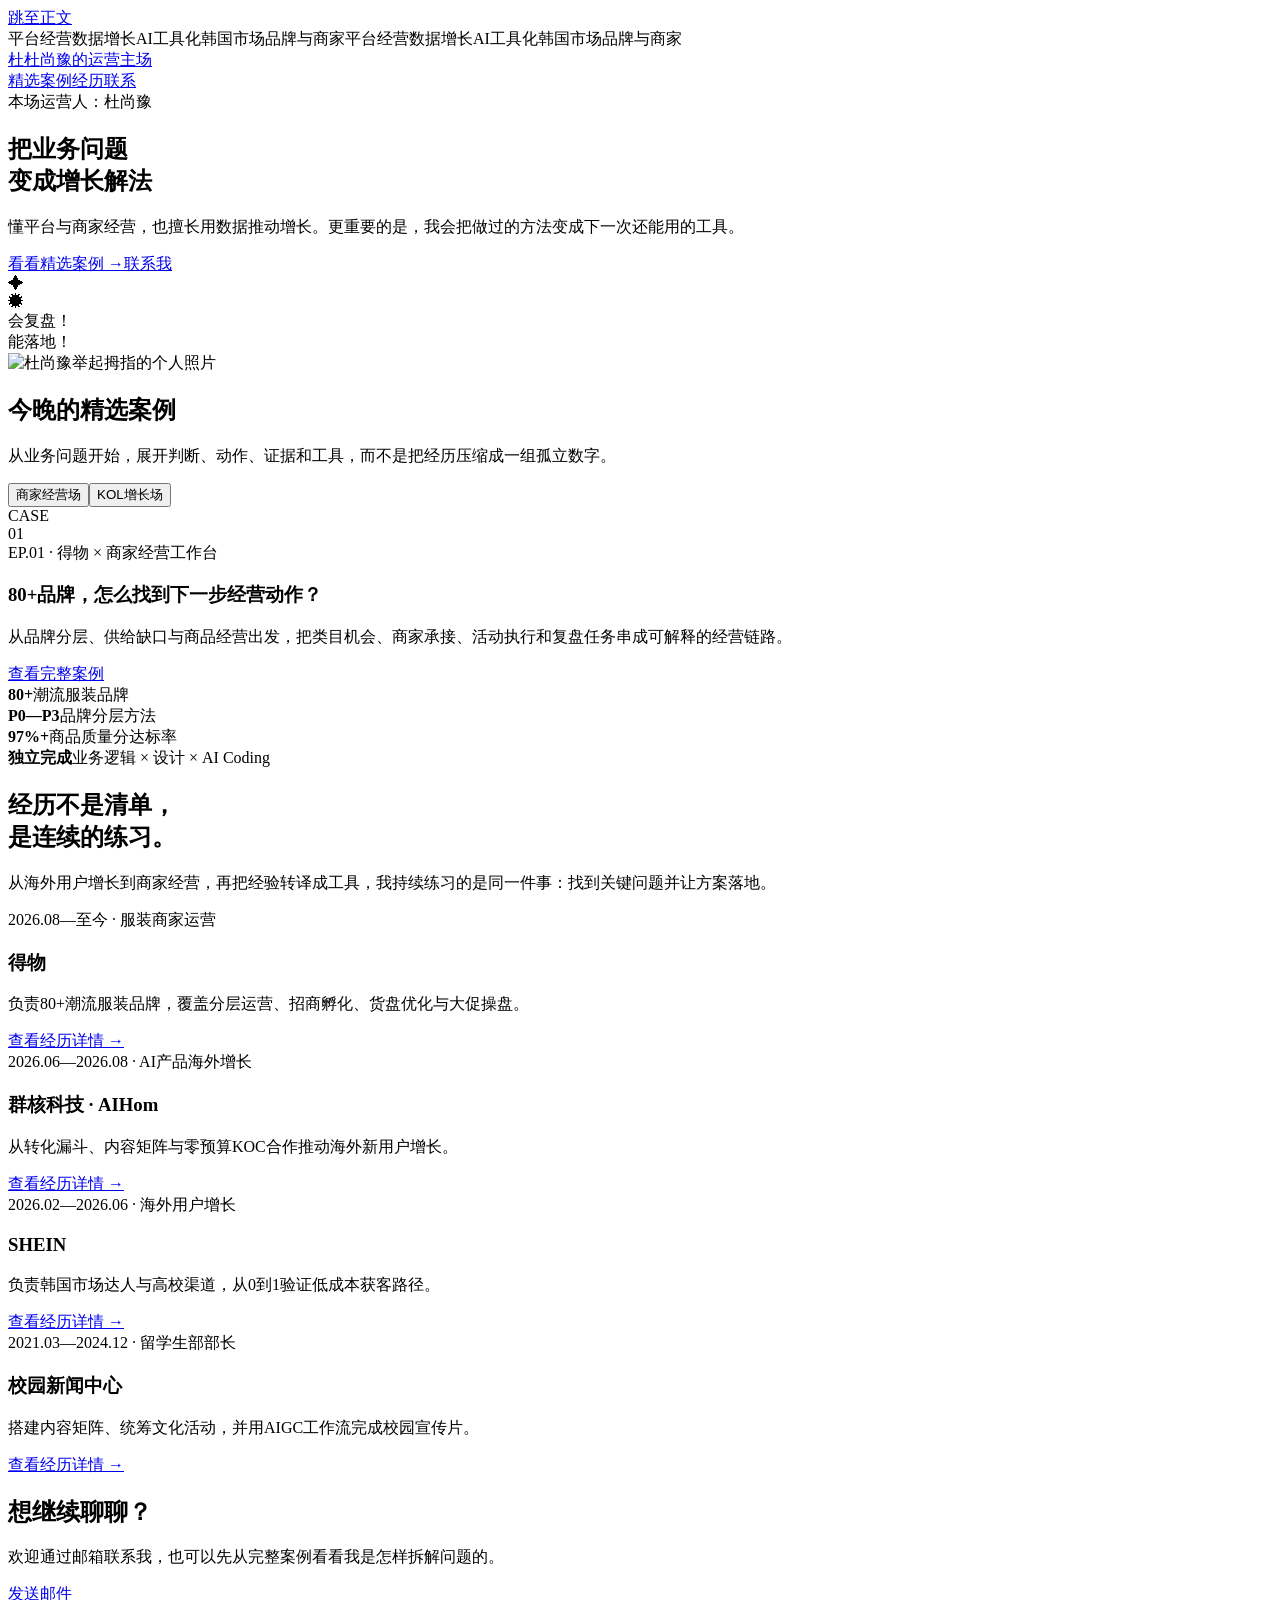
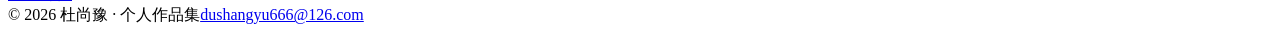
==== index.html @ 3221b2ab "Add files via upload" ====
<!doctype html>
<html lang="zh-CN">
<head><meta charset="utf-8"><meta name="viewport" content="width=device-width,initial-scale=1"><meta name="description" content="杜尚豫的个人作品集：平台经营、数据增长与AI工具化。"><title>杜尚豫｜个人作品集</title><link rel="stylesheet" href="assets/site.css"></head>
<body>
  <a class="skip" href="#main">跳至正文</a>
  <div class="ticker"><div class="ticker-track"><span>平台经营</span><span>数据增长</span><span>AI工具化</span><span>韩国市场</span><span>品牌与商家</span><span>平台经营</span><span>数据增长</span><span>AI工具化</span><span>韩国市场</span><span>品牌与商家</span></div></div>
  <header class="site-header"><a class="logo" href="index.html"><span class="logo-mark">杜</span><span>杜尚豫的运营主场</span></a><nav class="nav" aria-label="主导航"><a href="#cases">精选案例</a><a href="#experience">经历</a><a href="#contact">联系</a></nav></header>
  <main id="main">
    <section class="hero">
      <div class="hero-copy"><span class="label">本场运营人：杜尚豫</span><h1>把业务问题<br><span class="outline">变成增长解法</span></h1><p class="lead">懂平台与商家经营，也擅长用数据推动增长。更重要的是，我会把做过的方法变成下一次还能用的工具。</p><div class="button-row"><a class="btn" href="#cases">看看精选案例 →</a><a class="btn secondary" href="mailto:dushangyu666@126.com">联系我</a></div></div>
      <div class="photo-stage" aria-label="个人照片舞台"><div class="spark one">✦</div><div class="spark two">✹</div><div class="bubble">会复盘！</div><div class="bubble right">能落地！</div><div class="photo-card"><img src="assets/portrait.jpg" width="959" height="1200" alt="杜尚豫举起拇指的个人照片"></div></div>
    </section>
    <section class="section paper" id="cases">
      <div class="section-head"><h2>今晚的精选案例</h2><p>从业务问题开始，展开判断、动作、证据和工具，而不是把经历压缩成一组孤立数字。</p></div>
      <div class="case-switch" aria-label="精选案例切换"><button type="button" aria-pressed="true" data-case="merchant">商家经营场</button><button type="button" aria-pressed="false" data-case="kol">KOL增长场</button></div>
      <article class="case-poster"><div class="stamp">CASE<br>01</div><div class="case-copy"><div><div class="overline" id="case-overline">EP.01 · 得物 × 商家经营工作台</div><h3 id="case-title">80+品牌，怎么找到下一步经营动作？</h3><p id="case-description">从品牌分层、供给缺口与商品经营出发，把类目机会、商家承接、活动执行和复盘任务串成可解释的经营链路。</p></div><a class="btn" id="case-link" href="experience/dewu/">查看完整案例</a></div><div class="evidence-board" id="evidence-board"><div class="evidence"><strong>80+</strong><span>潮流服装品牌</span></div><div class="evidence"><strong>P0—P3</strong><span>品牌分层方法</span></div><div class="evidence"><strong>97%+</strong><span>商品质量分达标率</span></div><div class="evidence"><strong>独立完成</strong><span>业务逻辑 × 设计 × AI Coding</span></div></div></article>
    </section>
    <section class="section night" id="experience">
      <div class="section-head"><h2>经历不是清单，<br>是连续的练习。</h2><p>从海外用户增长到商家经营，再把经验转译成工具，我持续练习的是同一件事：找到关键问题并让方案落地。</p></div>
      <div class="experience-grid">
        <article class="experience-card"><div><span class="status">2026.08—至今 · 服装商家运营</span><h3>得物</h3><p>负责80+潮流服装品牌，覆盖分层运营、招商孵化、货盘优化与大促操盘。</p></div><a href="experience/dewu/">查看经历详情 →</a></article>
        <article class="experience-card"><div><span class="status">2026.06—2026.08 · AI产品海外增长</span><h3>群核科技 · AIHom</h3><p>从转化漏斗、内容矩阵与零预算KOC合作推动海外新用户增长。</p></div><a href="experience/aihom/">查看经历详情 →</a></article>
        <article class="experience-card"><div><span class="status">2026.02—2026.06 · 海外用户增长</span><h3>SHEIN</h3><p>负责韩国市场达人与高校渠道，从0到1验证低成本获客路径。</p></div><a href="experience/shein/">查看经历详情 →</a></article>
        <article class="experience-card"><div><span class="status">2021.03—2024.12 · 留学生部部长</span><h3>校园新闻中心</h3><p>搭建内容矩阵、统筹文化活动，并用AIGC工作流完成校园宣传片。</p></div><a href="experience/campus-news/">查看经历详情 →</a></article>
      </div>
    </section>
    <section class="section" id="contact"><div class="contact-card"><div><h2>想继续聊聊？</h2><p>欢迎通过邮箱联系我，也可以先从完整案例看看我是怎样拆解问题的。</p></div><div class="button-row"><a class="btn" href="mailto:dushangyu666@126.com">发送邮件</a></div></div></section>
  </main>
  <footer class="site-footer"><span>© 2026 杜尚豫 · 个人作品集</span><a href="mailto:dushangyu666@126.com">dushangyu666@126.com</a></footer>
  <script src="assets/site.js"></script>
</body></html>
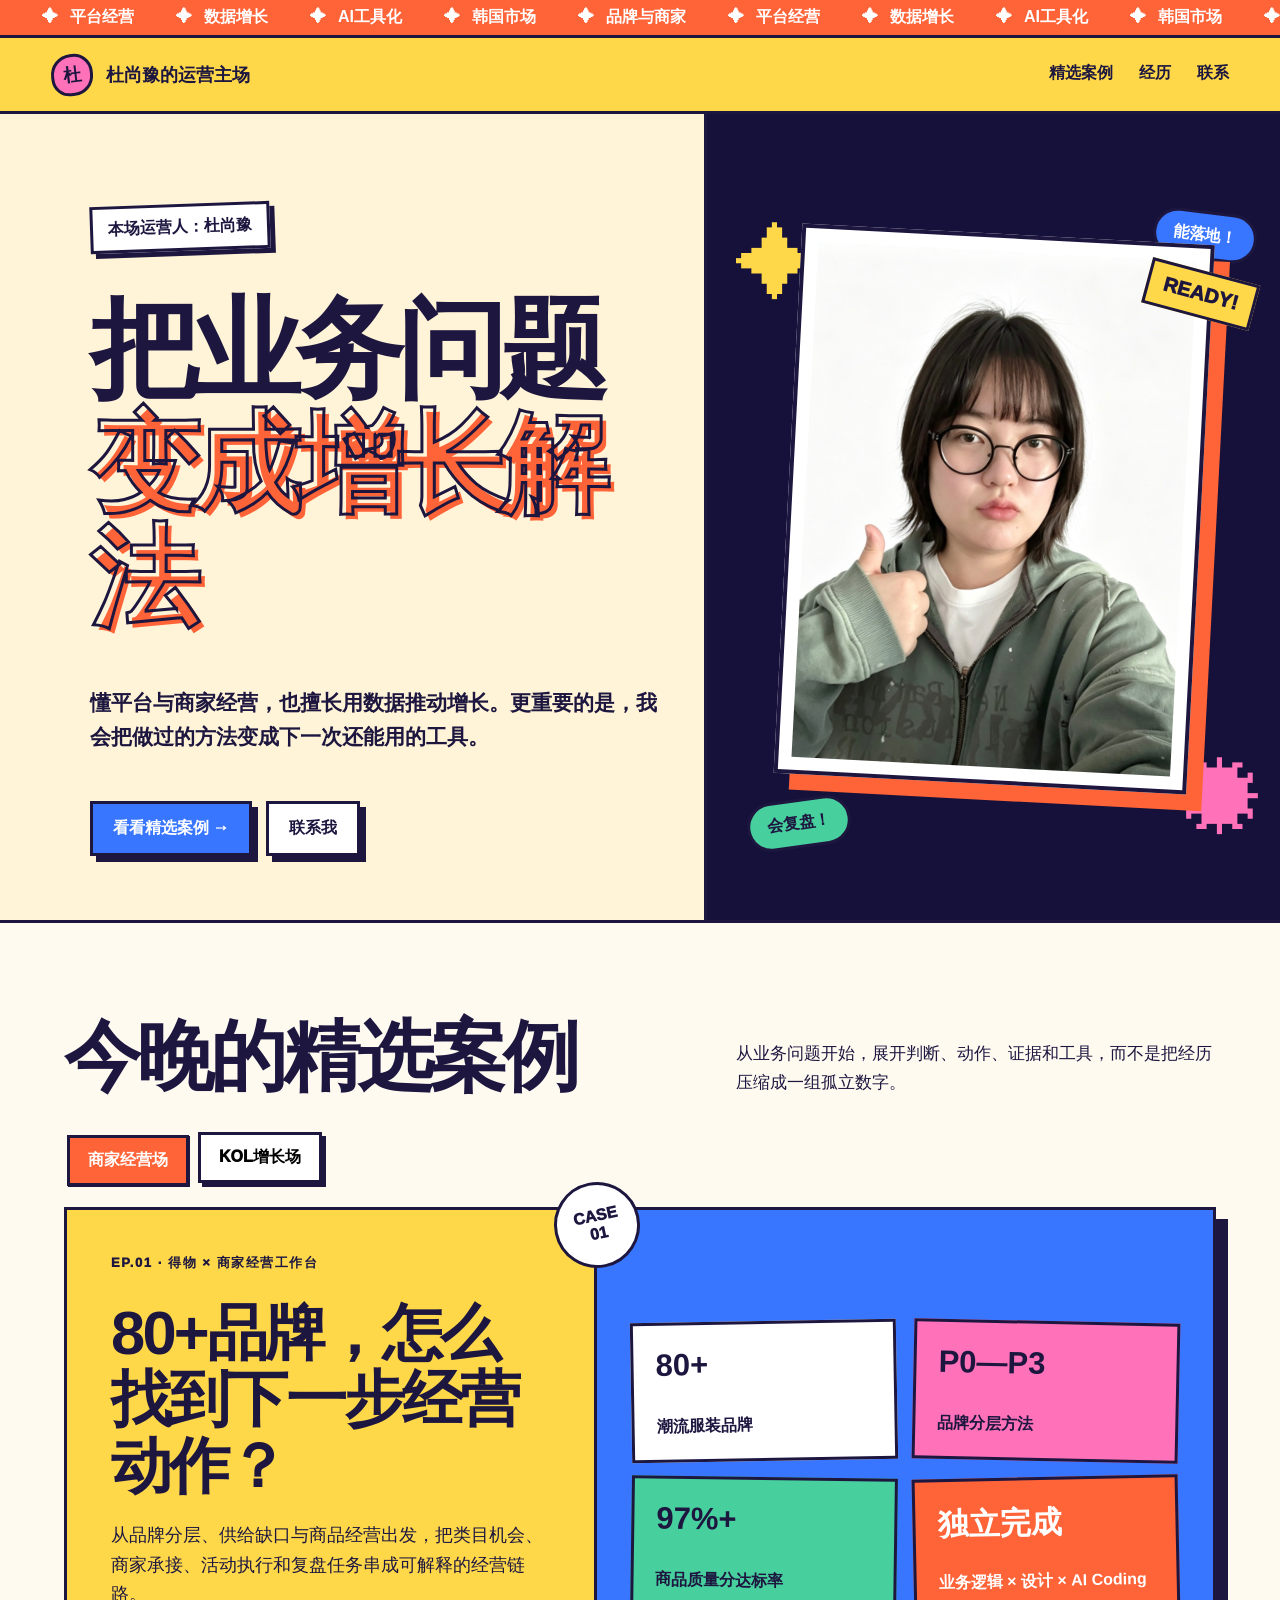
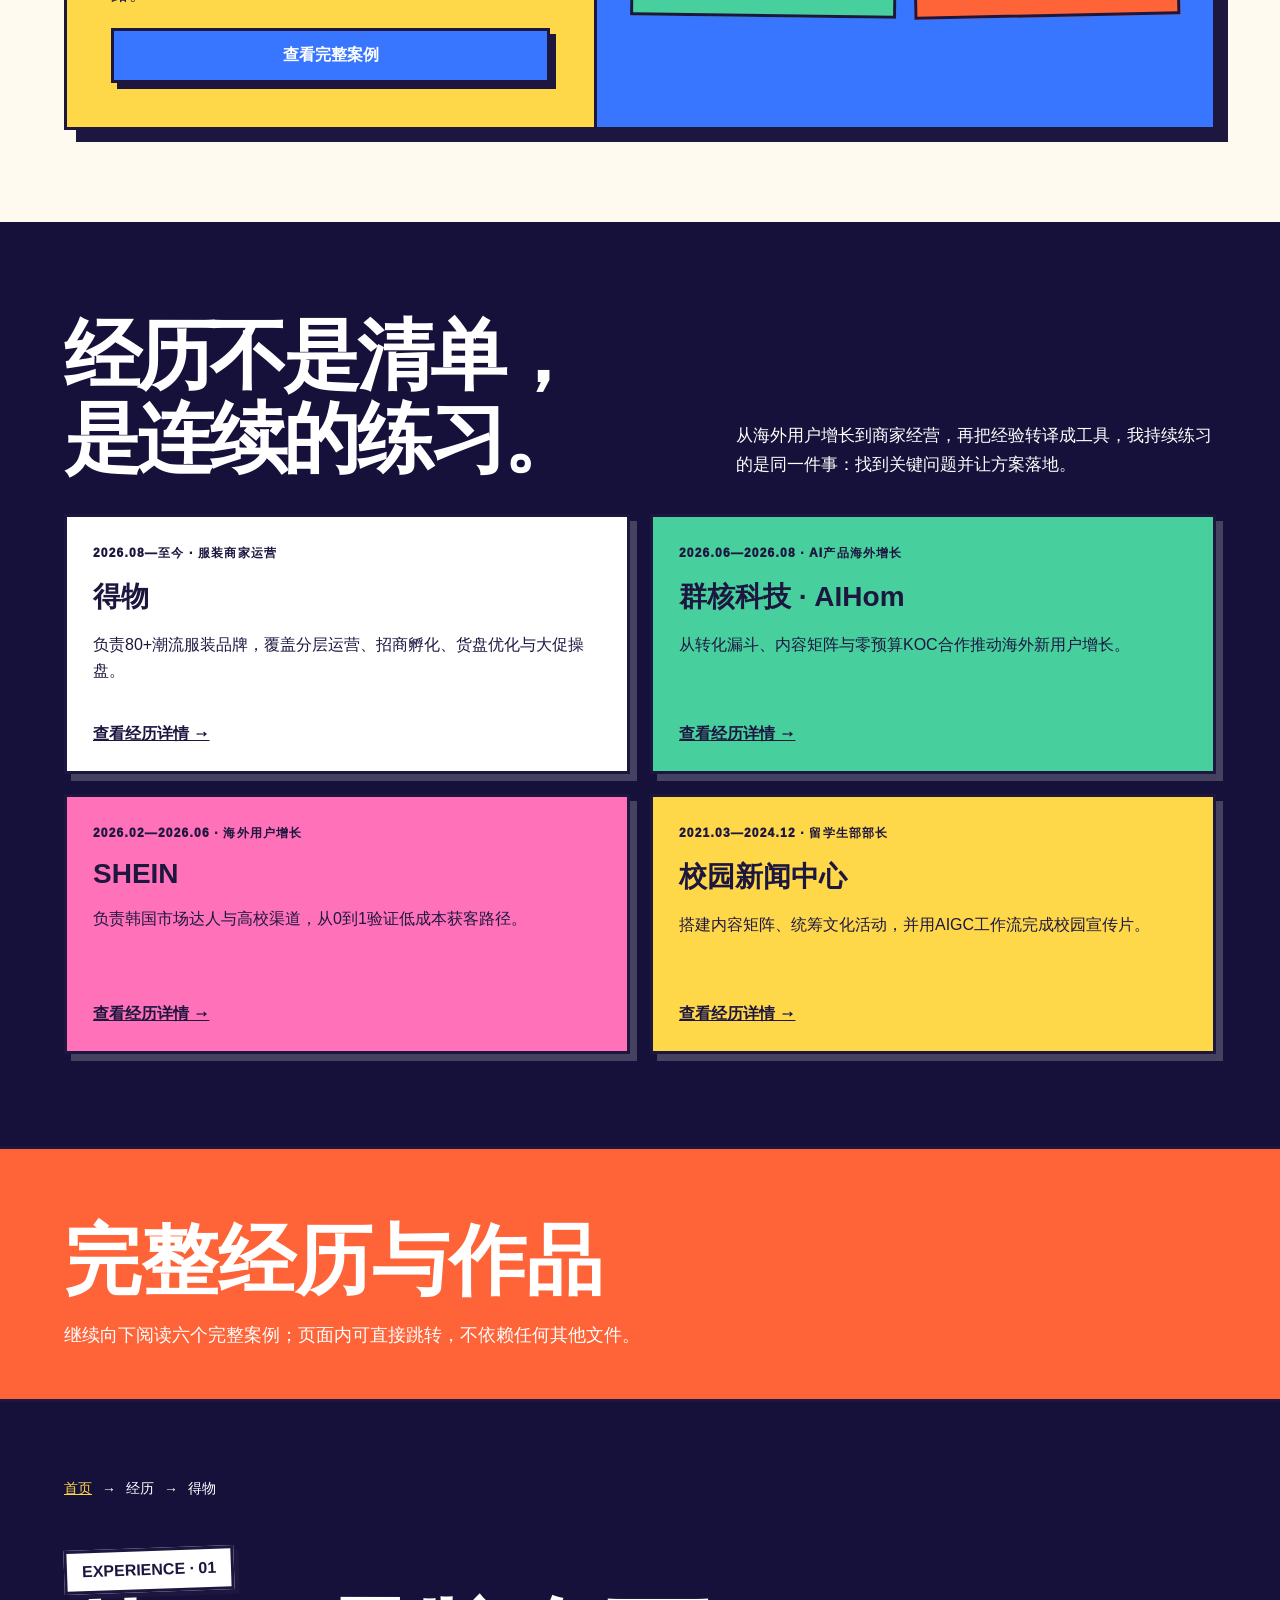
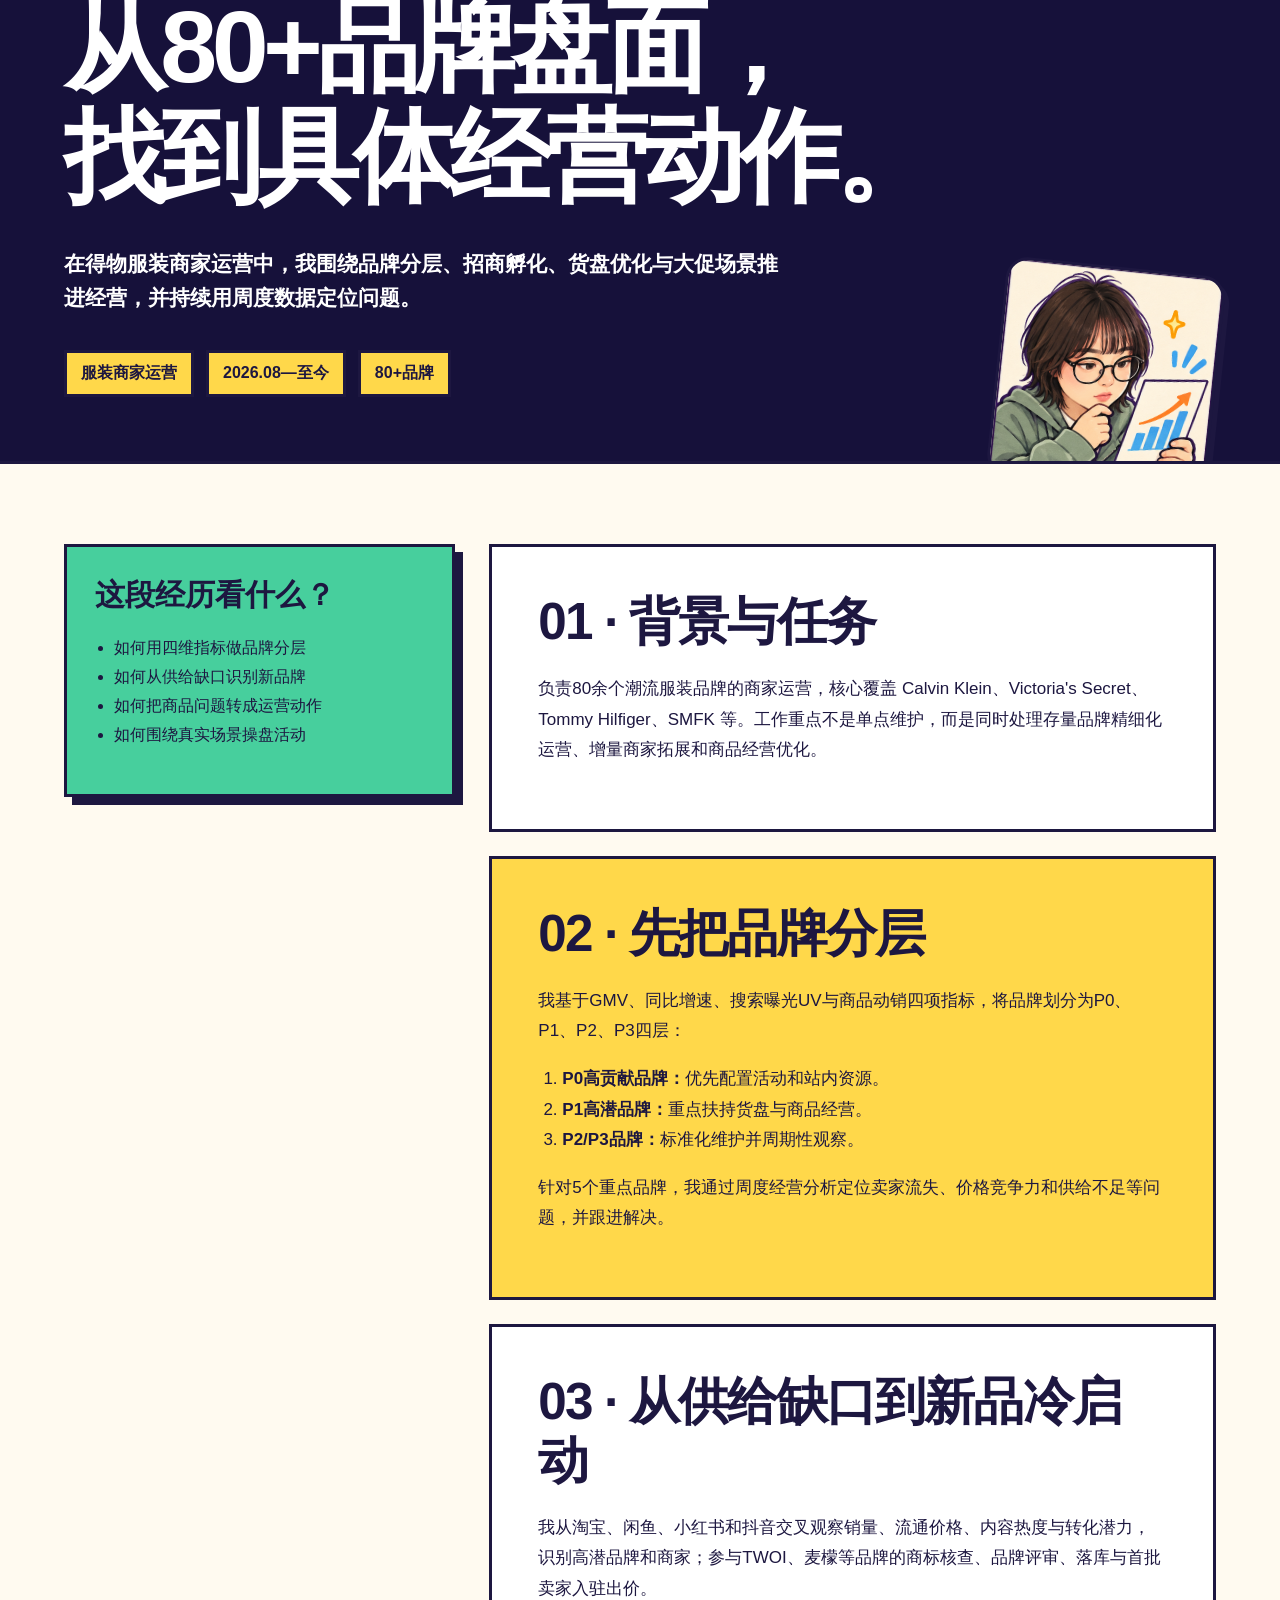
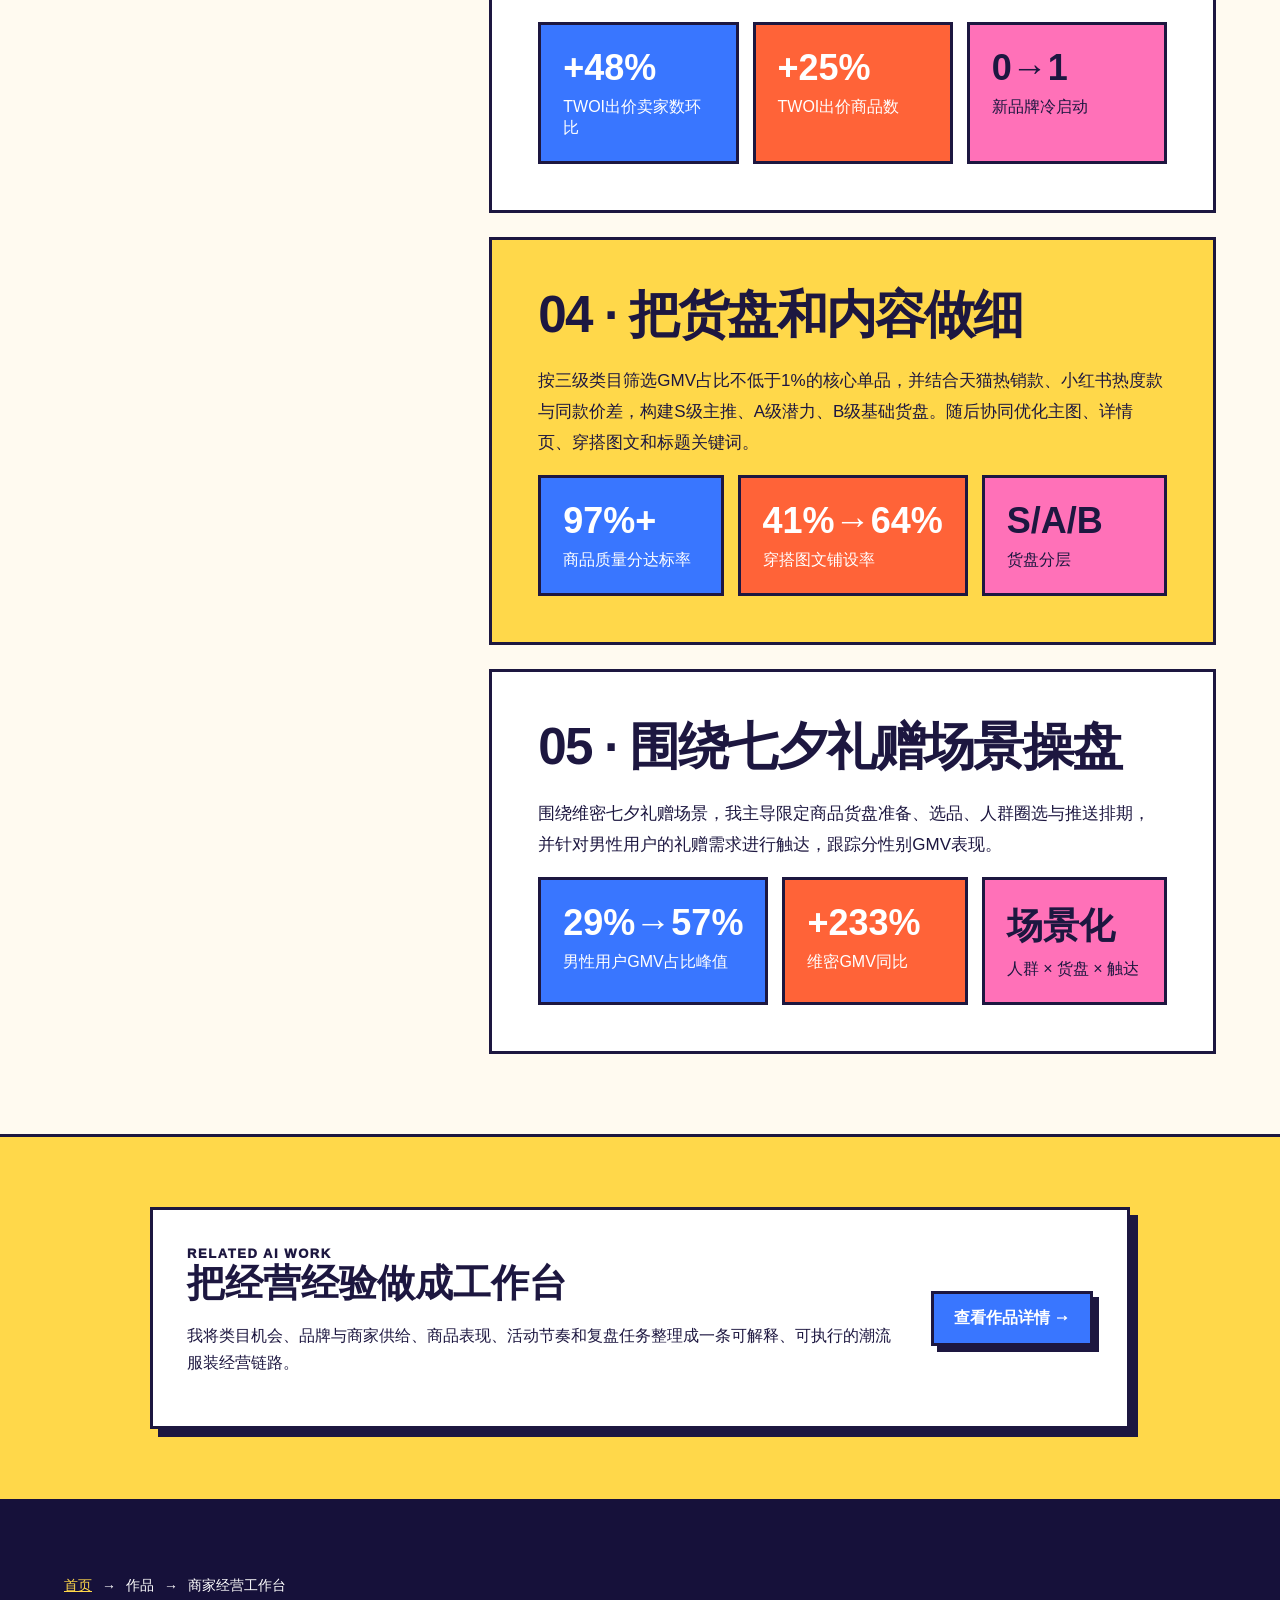
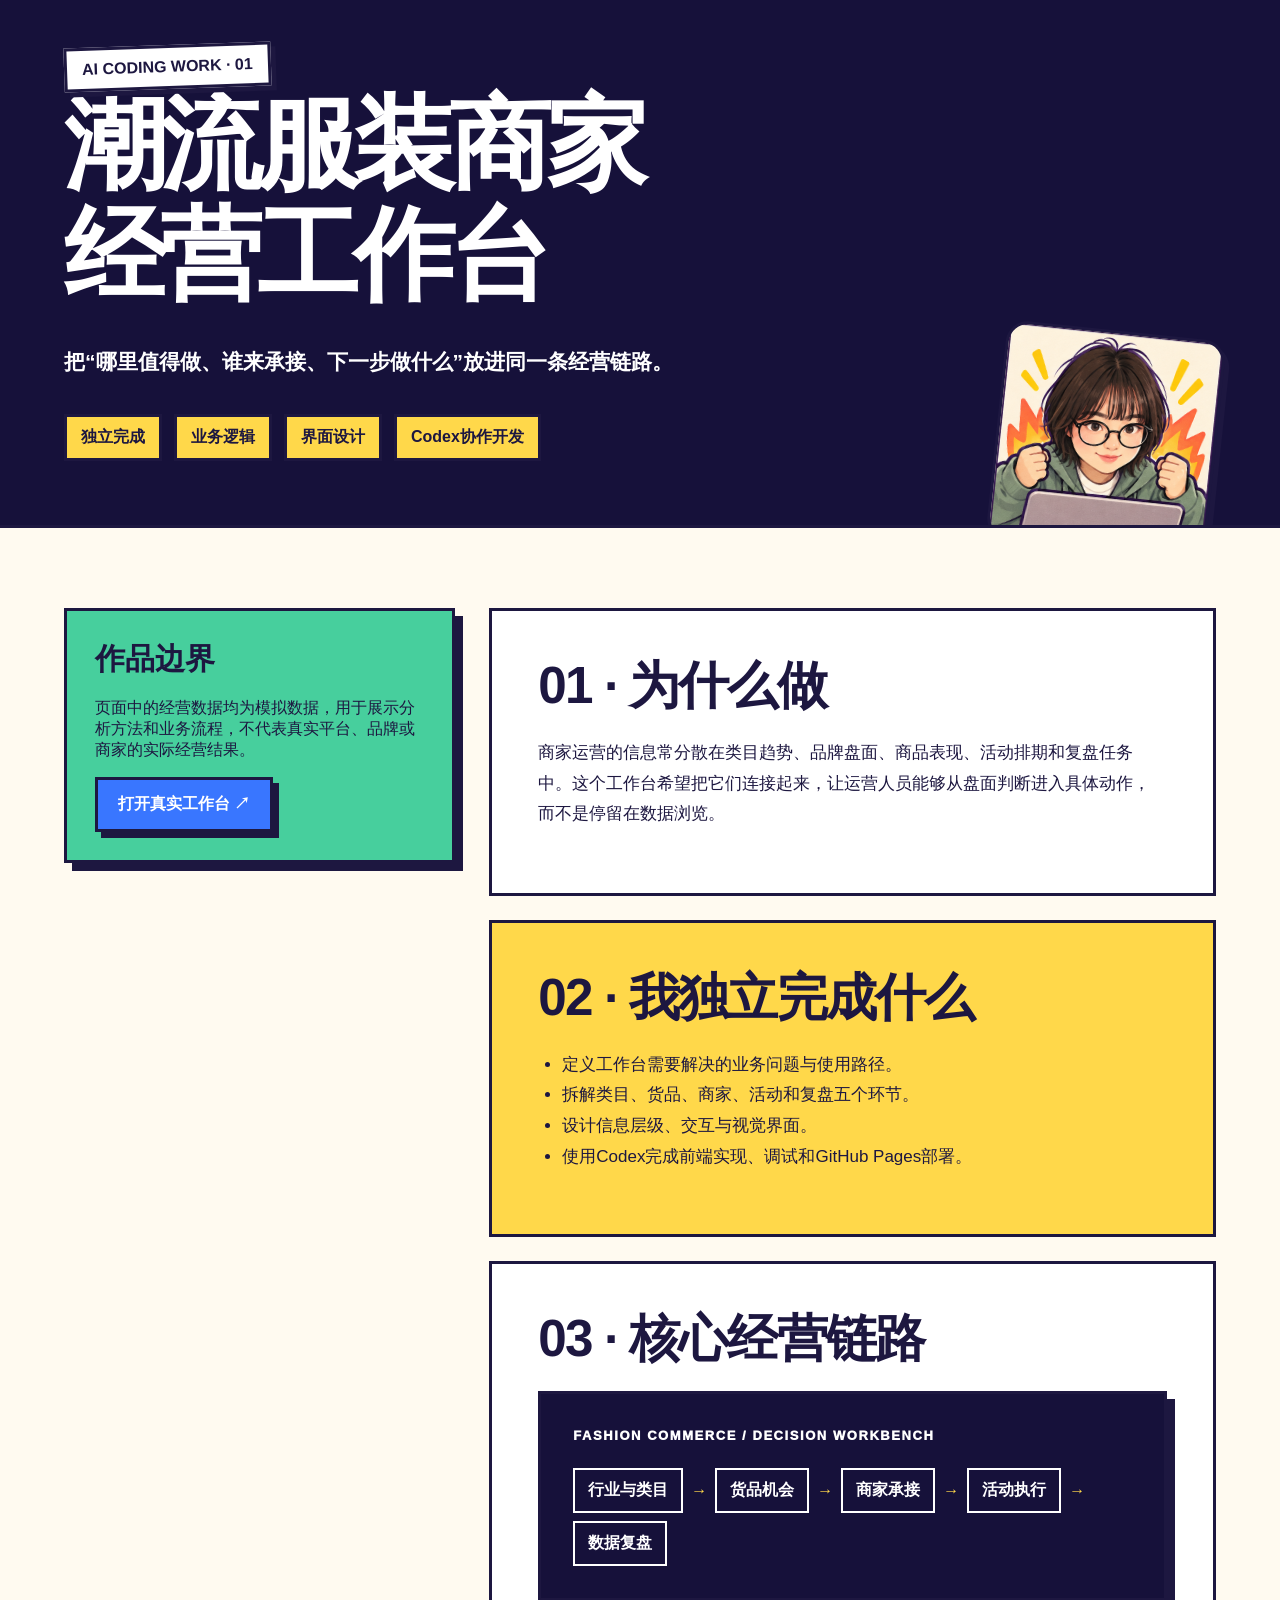
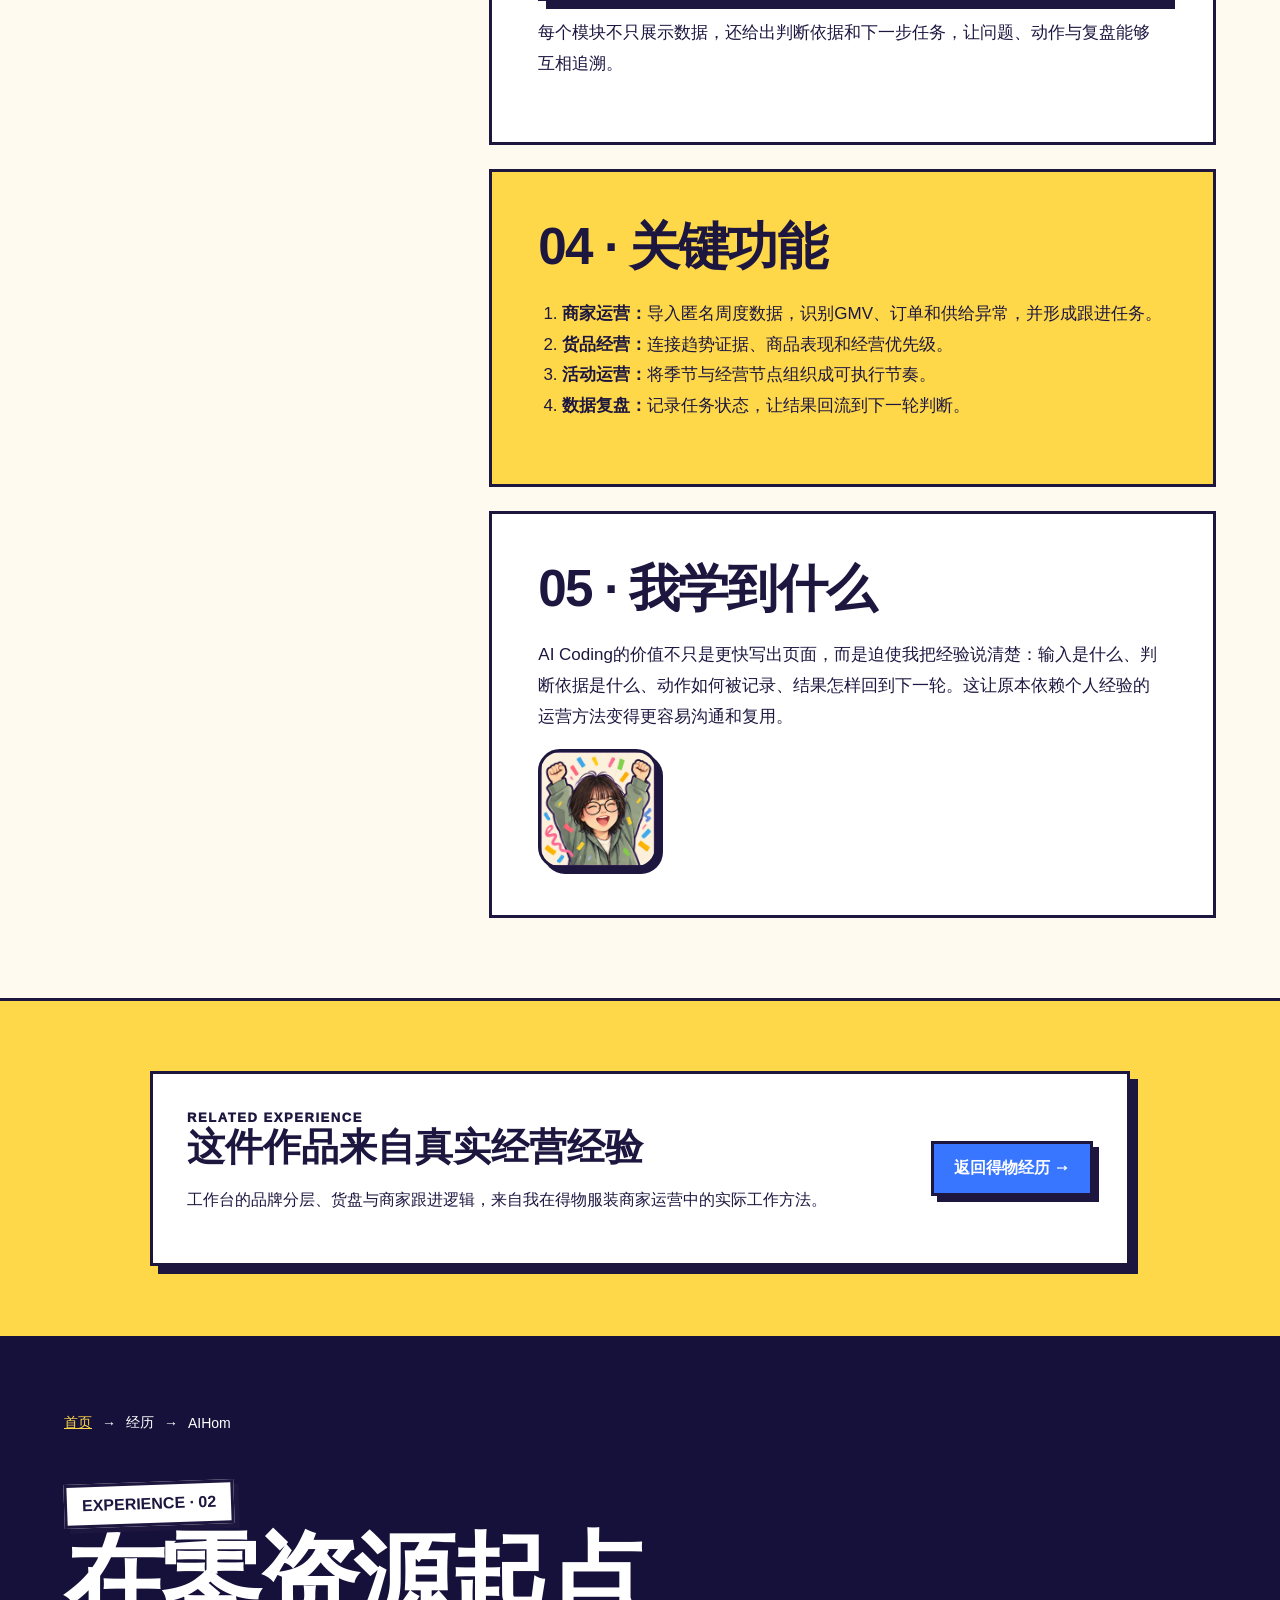
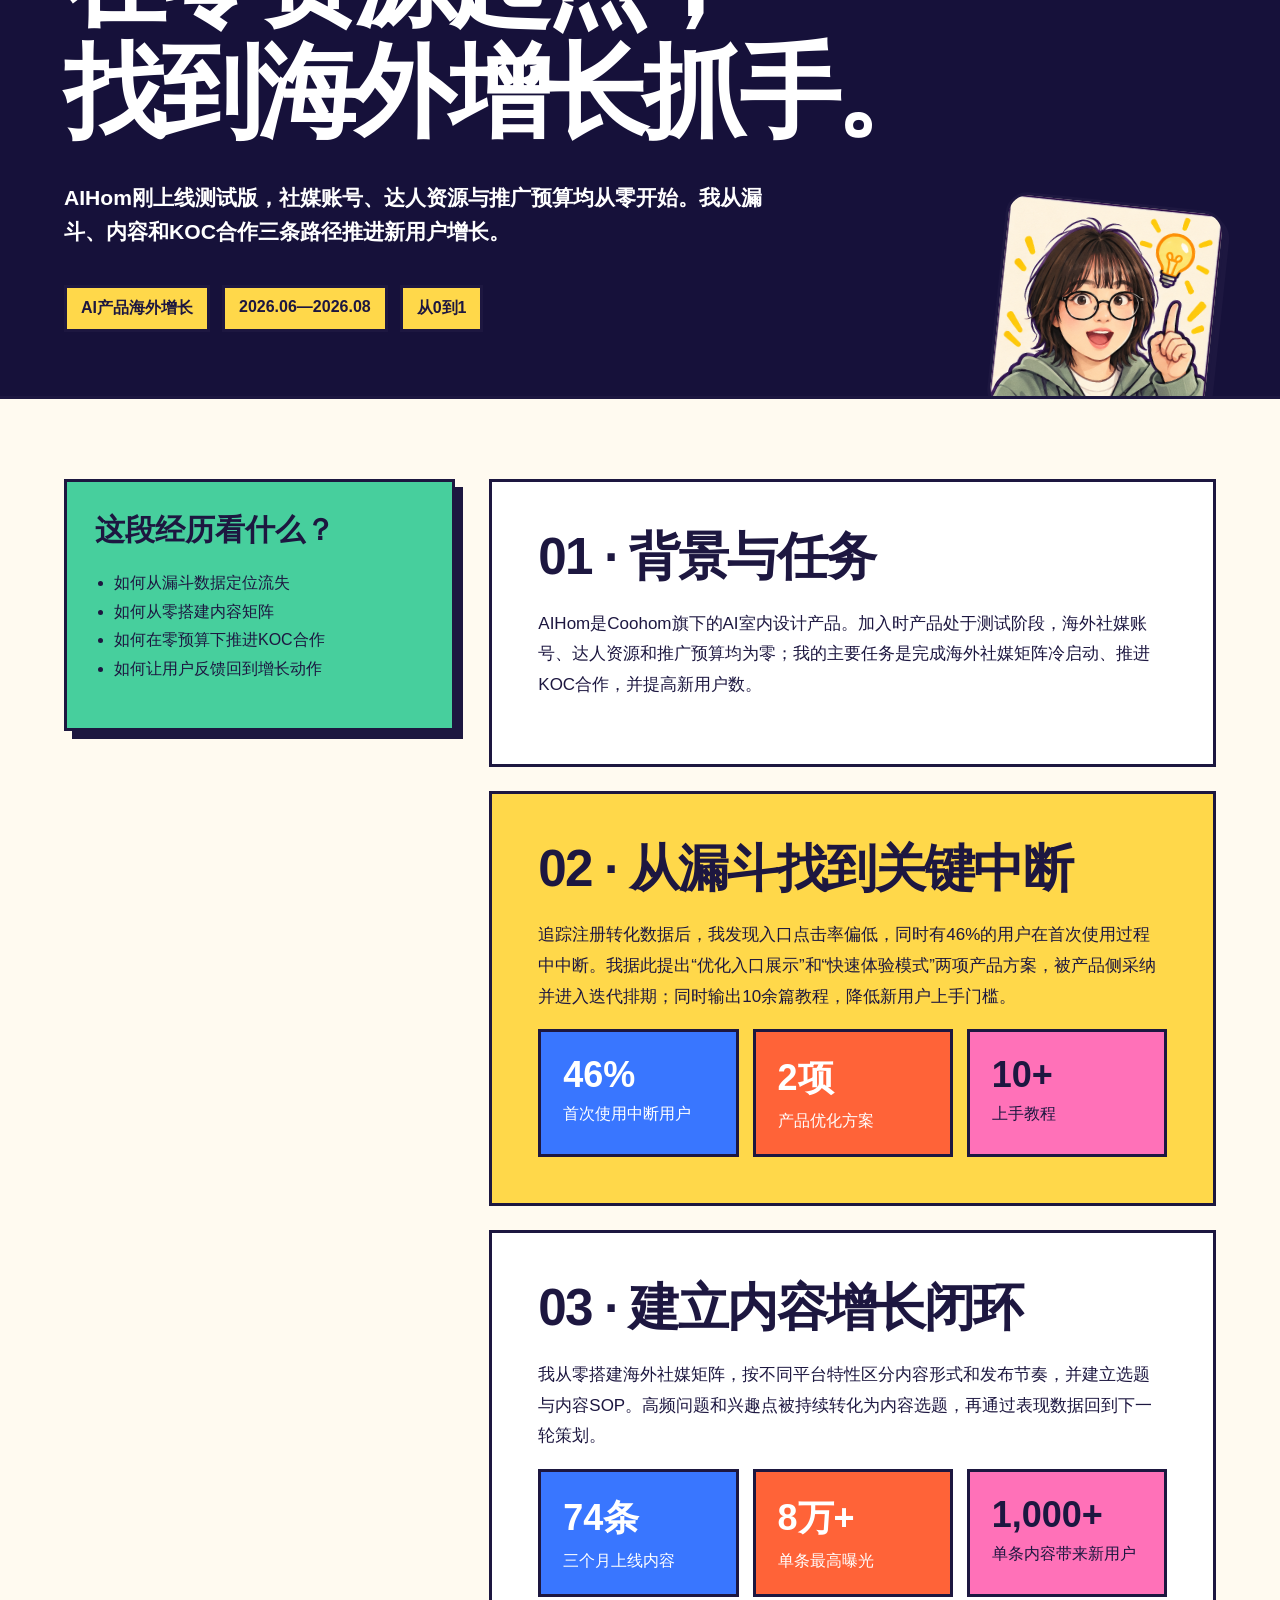
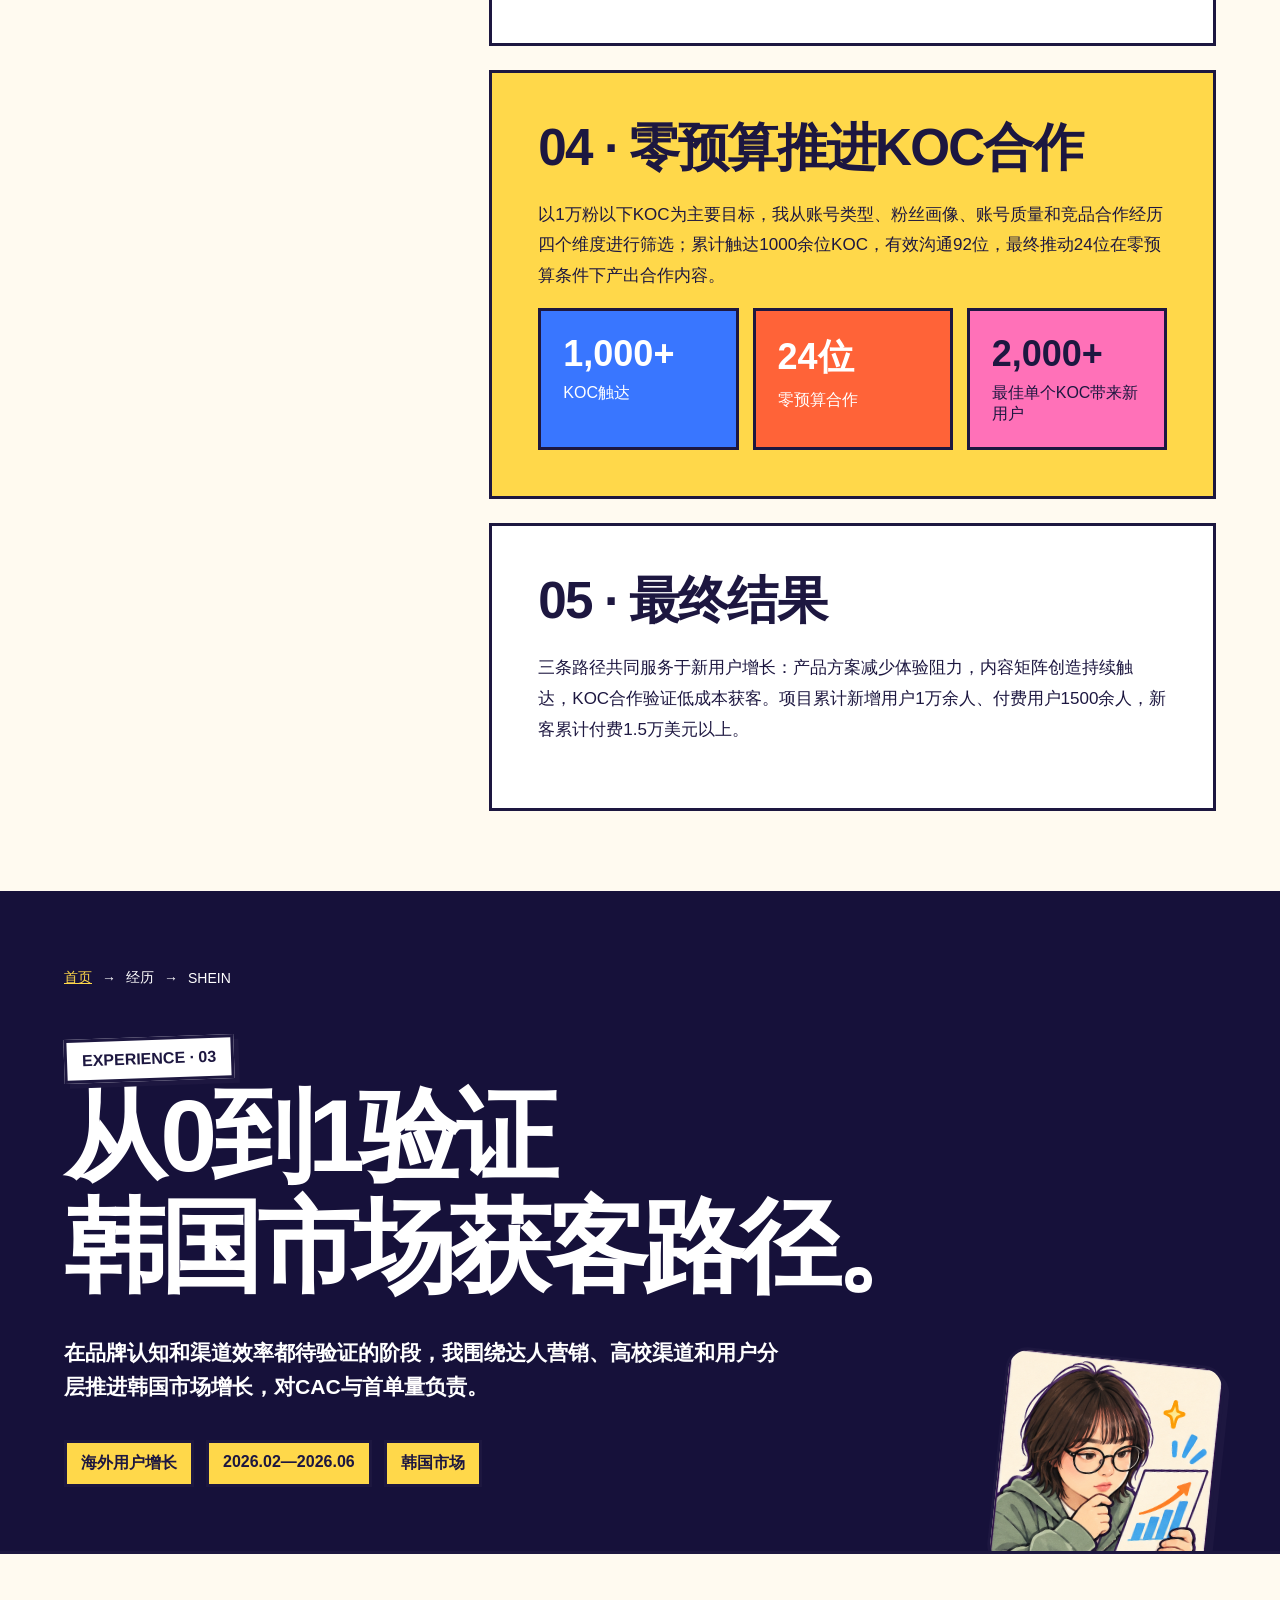
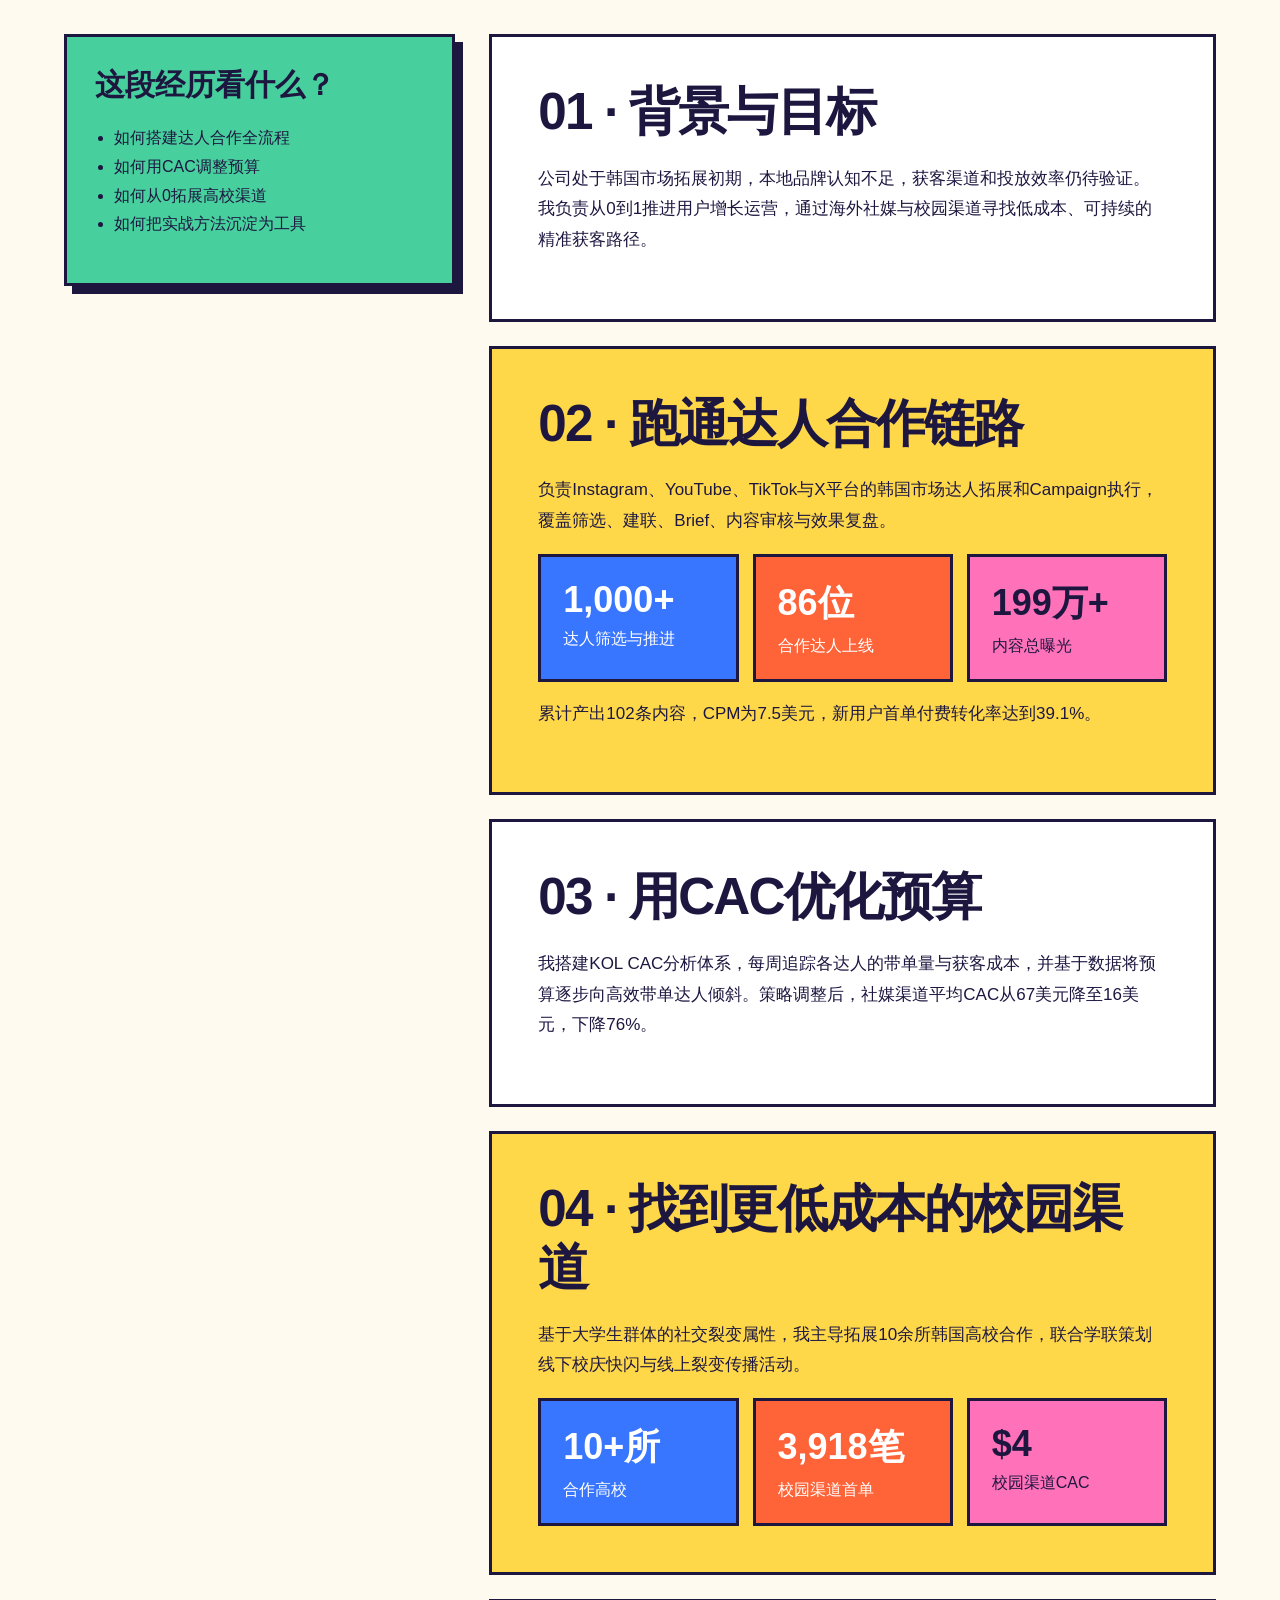
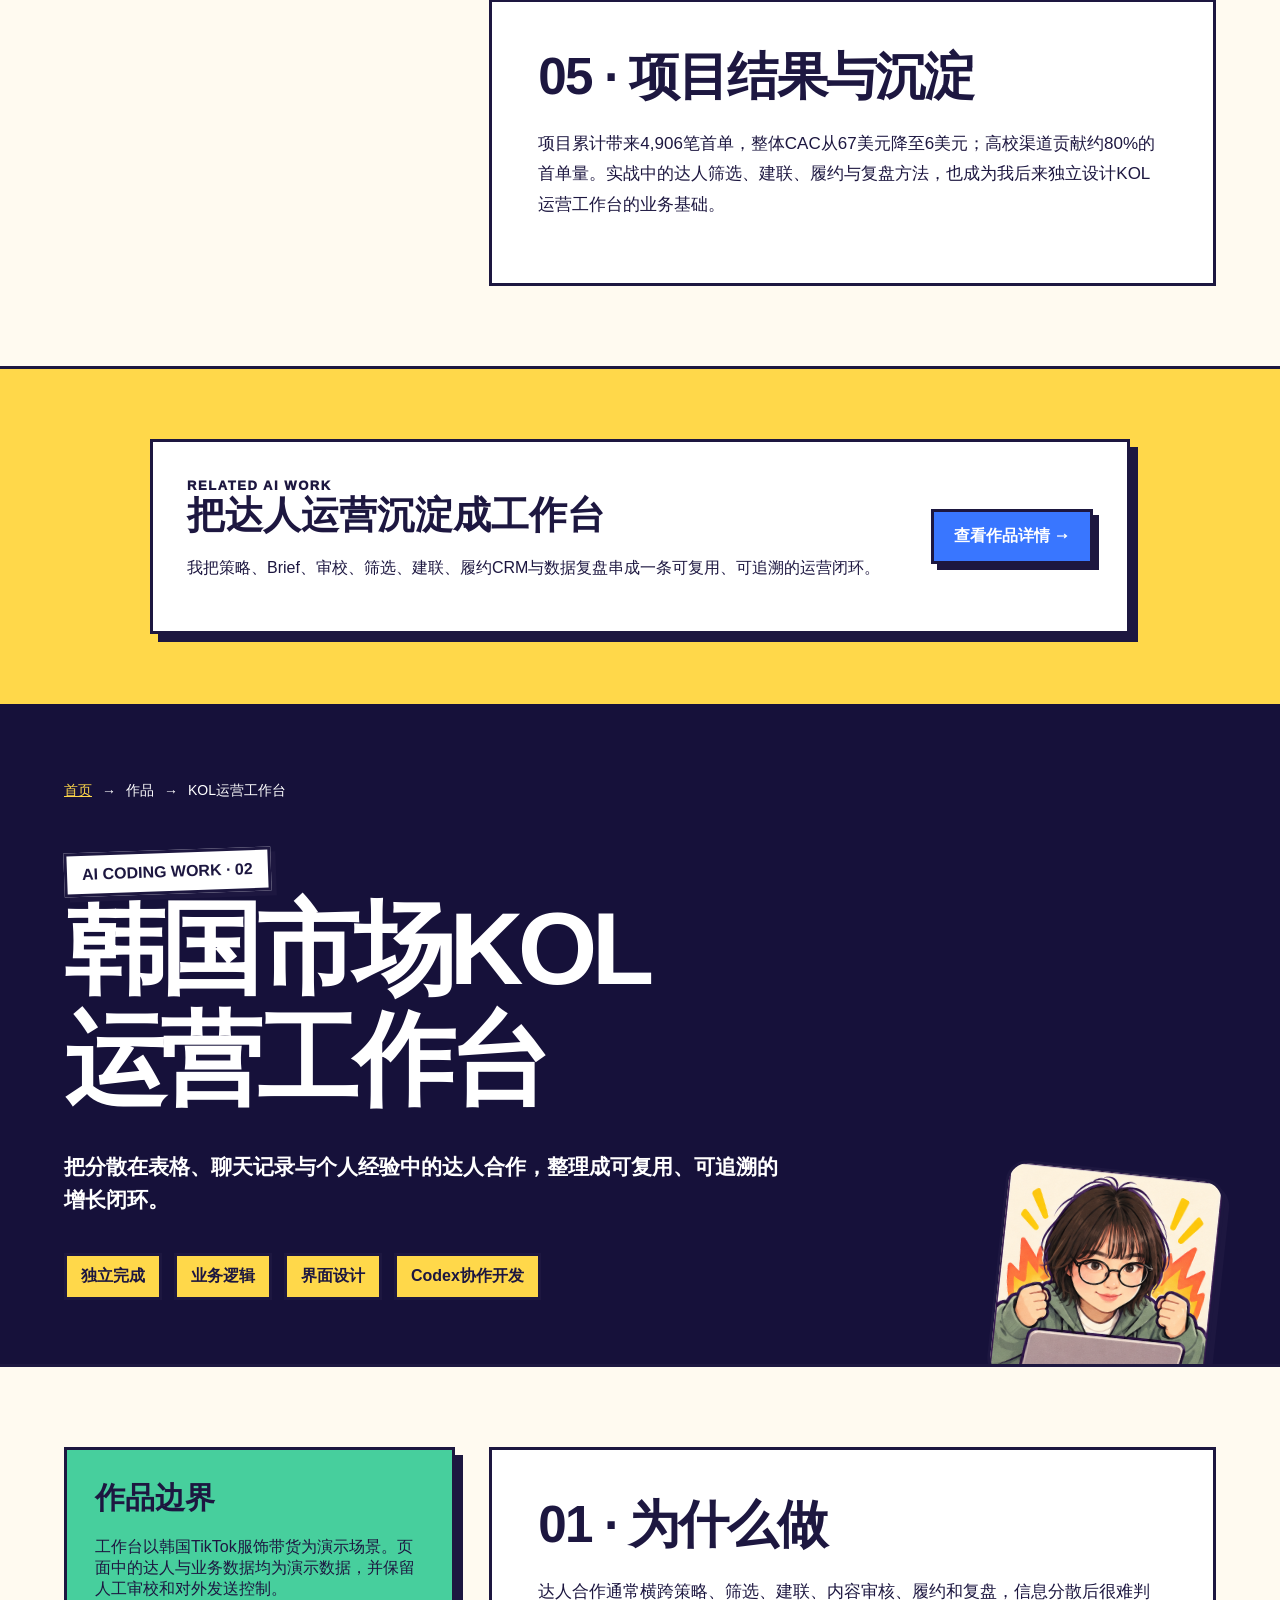
==== commit 12fe3b9f: "Add files via upload" ====
--- a/index.html
+++ b/index.html
@@ -1,31 +1,120 @@
 <!doctype html>
 <html lang="zh-CN">
-<head><meta charset="utf-8"><meta name="viewport" content="width=device-width,initial-scale=1"><meta name="description" content="杜尚豫的个人作品集：平台经营、数据增长与AI工具化。"><title>杜尚豫｜个人作品集</title><link rel="stylesheet" href="assets/site.css"></head>
+<head><meta charset="utf-8"><meta name="viewport" content="width=device-width,initial-scale=1"><meta name="description" content="杜尚豫的个人作品集：平台经营、数据增长与AI工具化。"><title>杜尚豫｜个人作品集（单文件版）</title><style>:root{--cream:#fff4d7;--paper:#fffaf0;--night:#16113a;--orange:#ff6338;--yellow:#ffd84a;--blue:#3976ff;--pink:#ff71b8;--green:#47cf9d;--ink:#1d1740;--line:3px solid var(--ink);--shadow:8px 8px 0 var(--ink)}
+*{box-sizing:border-box}html{scroll-behavior:smooth}body{margin:0;background:var(--cream);color:var(--ink);font-family:"PingFang SC","Microsoft YaHei",Arial,sans-serif;overflow-x:hidden}a,button{font:inherit}a{color:inherit}.skip{position:fixed;left:12px;top:-80px;background:#fff;padding:12px;z-index:99}.skip:focus{top:12px}.ticker{height:38px;background:var(--orange);color:#fff;display:flex;align-items:center;overflow:hidden;border-bottom:var(--line);font-weight:900;white-space:nowrap}.ticker-track{display:inline-flex;gap:42px;padding-left:42px;animation:marquee 18s linear infinite}.ticker span:before{content:"✦";margin-right:12px}@keyframes marquee{to{transform:translateX(-50%)}}
+.site-header{min-height:76px;display:flex;align-items:center;justify-content:space-between;padding:12px 4vw;border-bottom:var(--line);background:var(--yellow);position:relative;z-index:5}.logo{display:flex;align-items:center;gap:13px;text-decoration:none;font-weight:1000;font-size:18px}.logo-mark{width:42px;height:42px;border:var(--line);border-radius:50% 45% 48% 43%;display:grid;place-items:center;background:var(--pink);transform:rotate(-7deg)}.nav{display:flex;align-items:center;gap:26px;font-weight:900}.nav a{text-decoration:none;border-bottom:3px solid transparent}.nav a:hover,.nav a:focus-visible{border-color:var(--ink)}
+.hero{min-height:calc(100svh - 114px);display:grid;grid-template-columns:1.1fr .9fr;border-bottom:var(--line)}.hero-copy{padding:7vw 3vw 5vw 7vw;display:flex;flex-direction:column;justify-content:center}.label{display:inline-block;width:max-content;background:#fff;border:var(--line);box-shadow:5px 5px 0 var(--ink);padding:10px 15px;font-weight:900;transform:rotate(-2deg)}h1,h2,h3,p{overflow-wrap:anywhere}.hero h1{font-size:clamp(58px,8.5vw,132px);line-height:1.05;letter-spacing:-.06em;margin:42px 0 30px;font-weight:1000}.outline{-webkit-text-stroke:3px var(--ink);color:transparent;text-shadow:5px 5px 0 var(--orange)}.lead{max-width:720px;font-size:clamp(18px,1.65vw,25px);line-height:1.6;font-weight:750}.button-row{display:flex;gap:14px;flex-wrap:wrap;margin-top:26px}.btn{display:inline-flex;align-items:center;justify-content:center;gap:10px;border:var(--line);box-shadow:6px 6px 0 var(--ink);padding:14px 20px;text-decoration:none;font-weight:1000;background:var(--blue);color:#fff;transition:.18s}.btn.secondary{background:#fff;color:var(--ink)}.btn:hover,.btn:focus-visible{transform:translate(3px,3px);box-shadow:3px 3px 0 var(--ink)}.photo-stage{position:relative;min-height:620px;background:var(--night);border-left:var(--line);overflow:hidden}.photo-card{position:absolute;width:min(72%,480px);aspect-ratio:3/4;left:50%;top:49%;transform:translate(-50%,-50%) rotate(3deg);background:#fff;border:4px solid var(--ink);padding:13px;box-shadow:16px 16px 0 var(--orange)}.photo-card img{width:100%;height:100%;object-fit:cover;object-position:50% 35%;display:block}.photo-card:after{content:"READY!";position:absolute;right:-48px;top:22px;background:var(--yellow);border:var(--line);padding:9px 14px;font-size:20px;font-weight:1000;transform:rotate(12deg)}.spark{position:absolute;font-size:82px;color:var(--yellow);animation:float 4s ease-in-out infinite}.spark.one{left:5%;top:13%}.spark.two{right:3%;bottom:9%;color:var(--pink);animation-delay:-1.8s}@keyframes float{50%{transform:translateY(-14px) rotate(8deg)}}.bubble{position:absolute;border:var(--line);border-radius:999px;padding:11px 17px;font-weight:1000;background:var(--green);transform:rotate(-8deg);left:7%;bottom:9%}.bubble.right{left:auto;right:4%;top:12%;bottom:auto;background:var(--blue);color:#fff;transform:rotate(7deg)}
+.section{padding:92px 5vw}.section.paper{background:var(--paper)}.section.night{background:var(--night);color:#fff}.section-head{display:flex;justify-content:space-between;gap:30px;align-items:end;margin-bottom:34px}.section-head h2{font-size:clamp(42px,6vw,88px);line-height:1.08;letter-spacing:-.05em;margin:0}.section-head p{max-width:480px;font-size:17px;line-height:1.7;margin:0}.case-switch{display:flex;gap:12px;flex-wrap:wrap;margin-bottom:24px}.case-switch button{border:var(--line);background:#fff;padding:12px 18px;font-weight:1000;cursor:pointer;box-shadow:4px 4px 0 var(--ink)}.case-switch button[aria-pressed="true"]{background:var(--orange);color:#fff;transform:translate(3px,3px);box-shadow:1px 1px 0 var(--ink)}.case-poster{border:var(--line);background:var(--yellow);display:grid;grid-template-columns:.92fr 1.08fr;min-height:510px;box-shadow:12px 12px 0 var(--ink);position:relative}.case-copy{padding:44px;display:flex;flex-direction:column;justify-content:space-between}.overline{font-size:13px;font-weight:1000;letter-spacing:.12em}.case-copy h3{font-size:clamp(38px,4.8vw,72px);line-height:1.08;margin:28px 0 22px;letter-spacing:-.045em}.case-copy p{font-size:18px;line-height:1.65}.evidence-board{background:var(--blue);border-left:var(--line);padding:34px;display:grid;grid-template-columns:1fr 1fr;gap:16px;align-content:center}.evidence{min-height:140px;border:var(--line);background:#fff;color:var(--ink);padding:22px;display:flex;flex-direction:column;justify-content:space-between;transform:rotate(-1deg)}.evidence:nth-child(2){background:var(--pink);transform:rotate(1.2deg)}.evidence:nth-child(3){background:var(--green);transform:rotate(.8deg)}.evidence:nth-child(4){background:var(--orange);color:#fff;transform:rotate(-1.2deg)}.evidence strong{font-size:31px}.evidence span{font-weight:900}.stamp{position:absolute;right:50%;top:-28px;background:#fff;border:var(--line);border-radius:50%;width:86px;height:86px;display:grid;place-items:center;text-align:center;font-weight:1000;transform:rotate(-12deg)}
+.experience-grid{display:grid;grid-template-columns:repeat(2,1fr);gap:20px}.experience-card{border:var(--line);background:#fff;color:var(--ink);padding:26px;min-height:260px;display:flex;flex-direction:column;justify-content:space-between;box-shadow:7px 7px 0 rgba(255,255,255,.2)}.experience-card:nth-child(2){background:var(--green)}.experience-card:nth-child(3){background:var(--pink)}.experience-card:nth-child(4){background:var(--yellow)}.experience-card h3{font-size:28px;margin:16px 0 8px}.experience-card p{line-height:1.65}.experience-card a{font-weight:1000}.status{font-size:12px;letter-spacing:.1em;font-weight:1000}.contact-card{border:var(--line);background:var(--yellow);box-shadow:12px 12px 0 var(--ink);padding:clamp(28px,5vw,68px);display:grid;grid-template-columns:1fr auto;gap:30px;align-items:center}.contact-card h2{font-size:clamp(40px,6vw,84px);line-height:1.06;margin:0 0 18px}.contact-card p{font-size:18px;line-height:1.6;margin:0}.button-disabled{opacity:.6;cursor:not-allowed}
+.page-hero{padding:78px 5vw 64px;background:var(--night);color:#fff;border-bottom:var(--line);position:relative;overflow:hidden}.page-hero .label{color:var(--ink)}.breadcrumbs{display:flex;gap:10px;align-items:center;font-size:14px;margin-bottom:50px}.breadcrumbs a{color:var(--yellow)}.page-hero h1{font-size:clamp(54px,8vw,118px);line-height:1.08;letter-spacing:-.055em;margin:0;max-width:1100px}.page-hero .lead{margin:34px 0 0}.meta-strip{display:flex;gap:12px;flex-wrap:wrap;margin-top:36px}.meta-strip span{background:var(--yellow);color:var(--ink);border:var(--line);padding:10px 14px;font-weight:900}.content-grid{display:grid;grid-template-columns:.7fr 1.3fr;gap:34px;padding:80px 5vw;background:var(--paper)}.side-note{position:sticky;top:24px;align-self:start;border:var(--line);background:var(--green);padding:28px;box-shadow:var(--shadow)}.side-note h2{font-size:30px;margin:0 0 18px}.side-note ul{padding-left:19px;line-height:1.8}.story{display:grid;gap:24px}.story-block{border:var(--line);background:#fff;padding:clamp(25px,4vw,46px)}.story-block:nth-child(2n){background:var(--yellow)}.story-block h2{font-size:clamp(34px,4vw,56px);line-height:1.15;margin:0 0 22px;letter-spacing:-.035em}.story-block p,.story-block li{font-size:17px;line-height:1.8}.story-block ol,.story-block ul{padding-left:24px}.metric-row{display:grid;grid-template-columns:repeat(3,1fr);gap:14px}.metric{border:var(--line);padding:22px;background:var(--blue);color:#fff}.metric:nth-child(2){background:var(--orange)}.metric:nth-child(3){background:var(--pink);color:var(--ink)}.metric strong{display:block;font-size:36px;margin-bottom:8px}.relation{padding:70px 5vw;background:var(--yellow);border-top:var(--line)}.relation-card{max-width:980px;margin:auto;border:var(--line);background:#fff;padding:34px;box-shadow:var(--shadow);display:grid;grid-template-columns:1fr auto;gap:28px;align-items:center}.relation-card h2{font-size:38px;line-height:1.15;margin:0 0 10px}.relation-card p{line-height:1.7}.tool-frame{border:var(--line);background:var(--night);color:#fff;padding:32px;box-shadow:var(--shadow)}.tool-flow{display:flex;gap:8px;align-items:center;flex-wrap:wrap;margin-top:24px}.tool-flow span{border:2px solid #fff;padding:10px 13px;font-weight:900}.tool-flow i{font-style:normal;color:var(--yellow)}
+.sticker{display:block;background-image:url('[data-uri]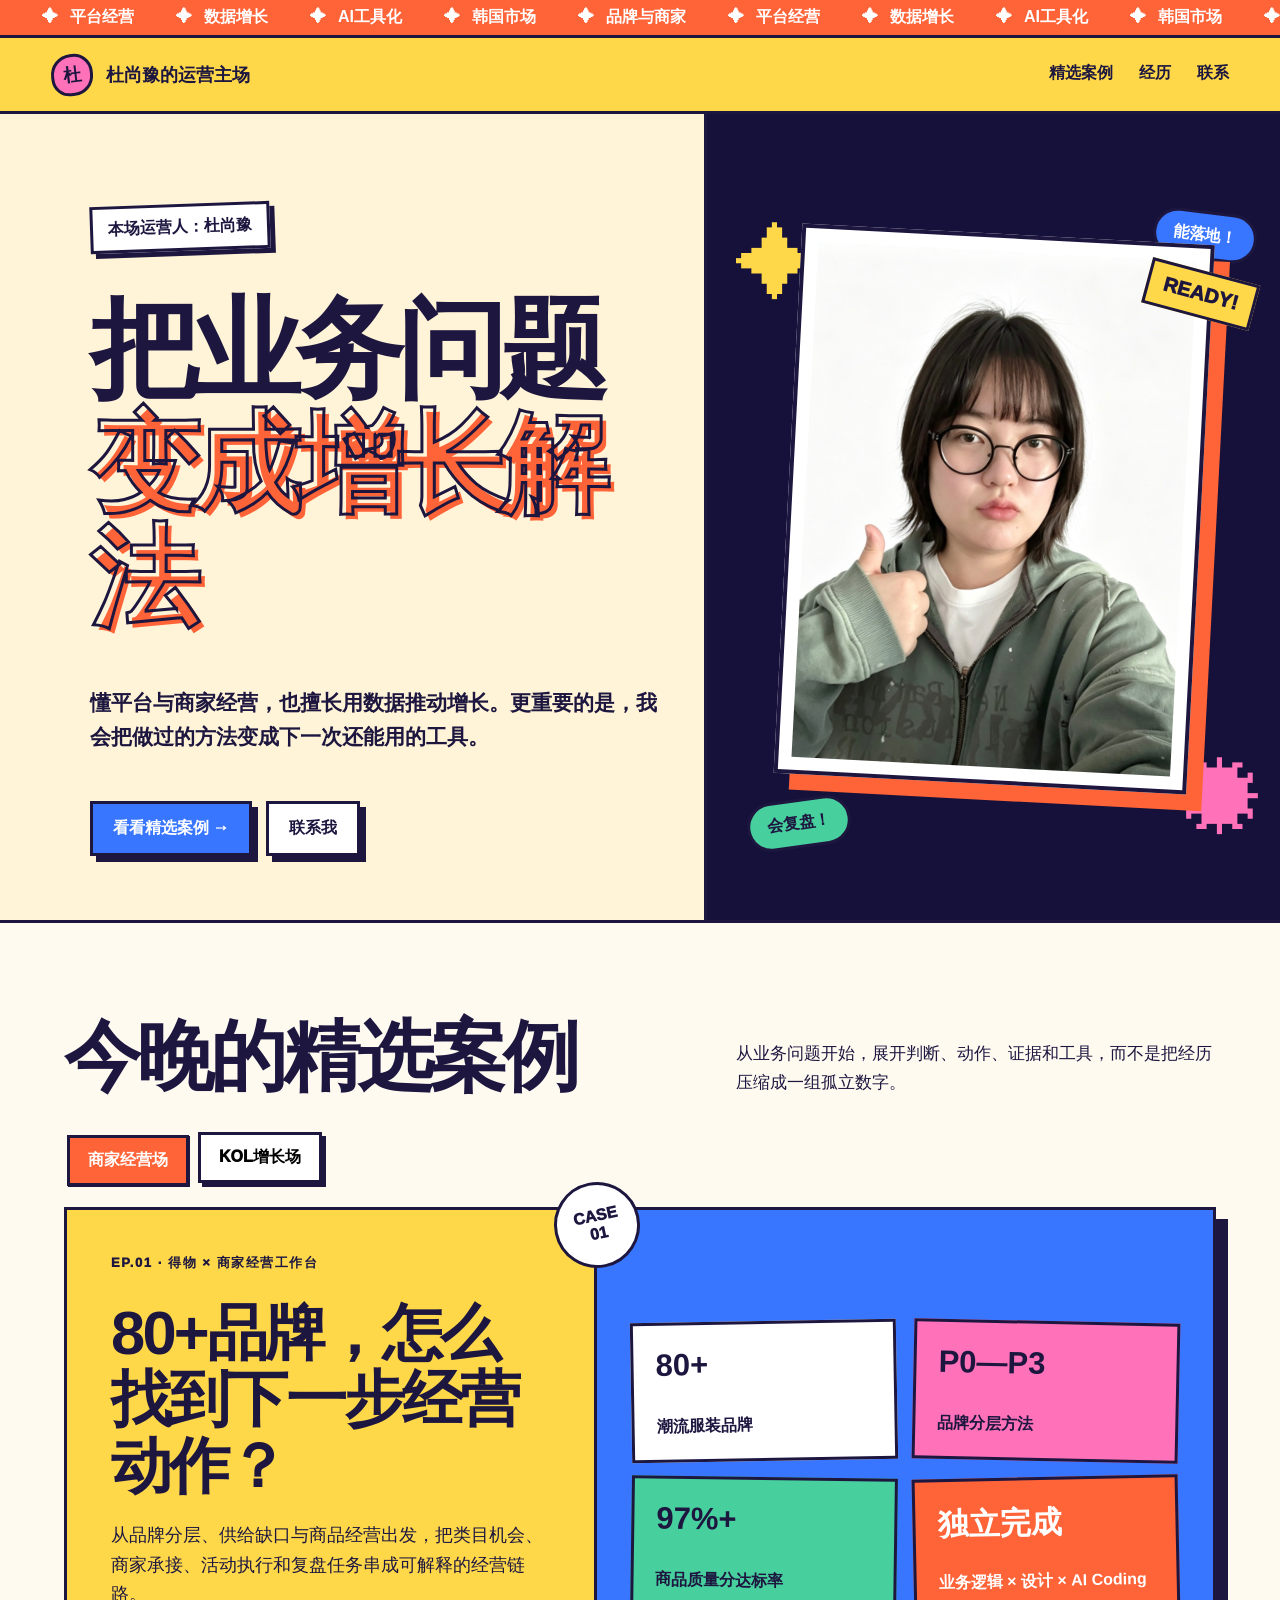
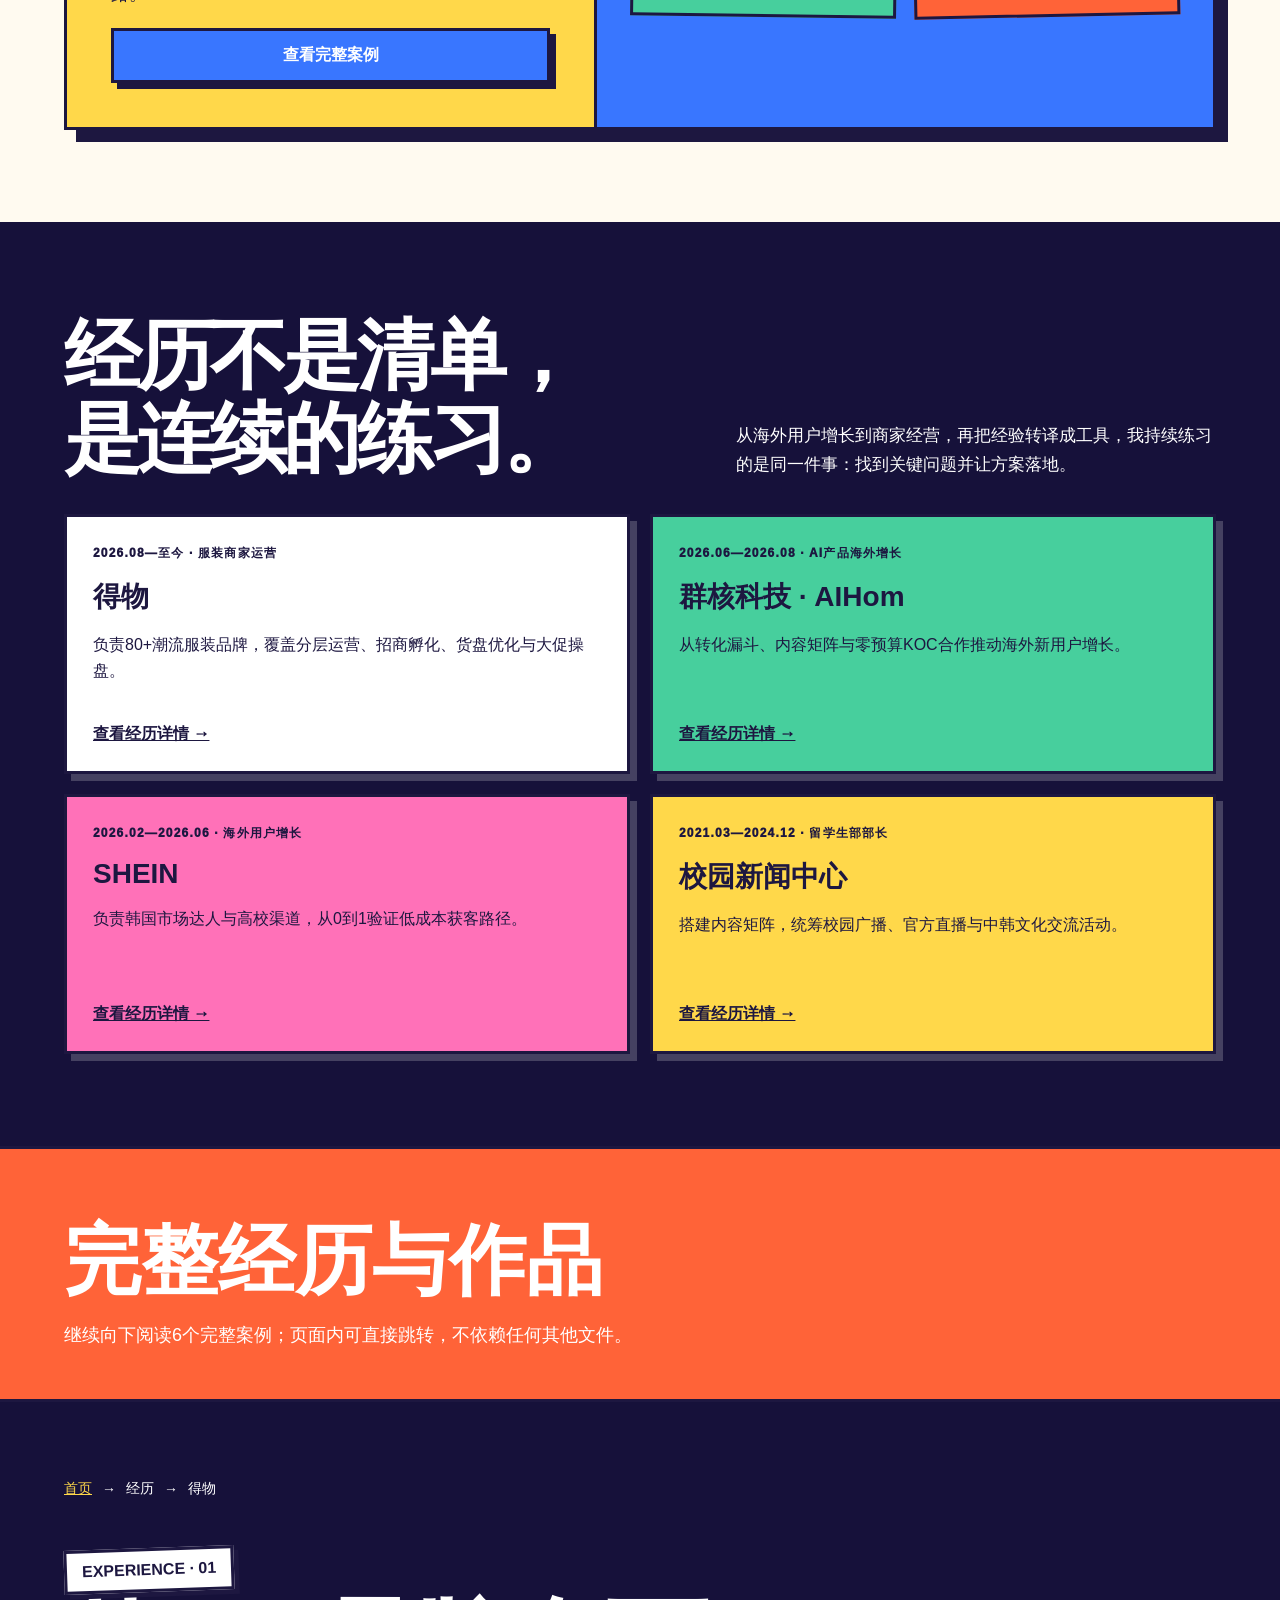
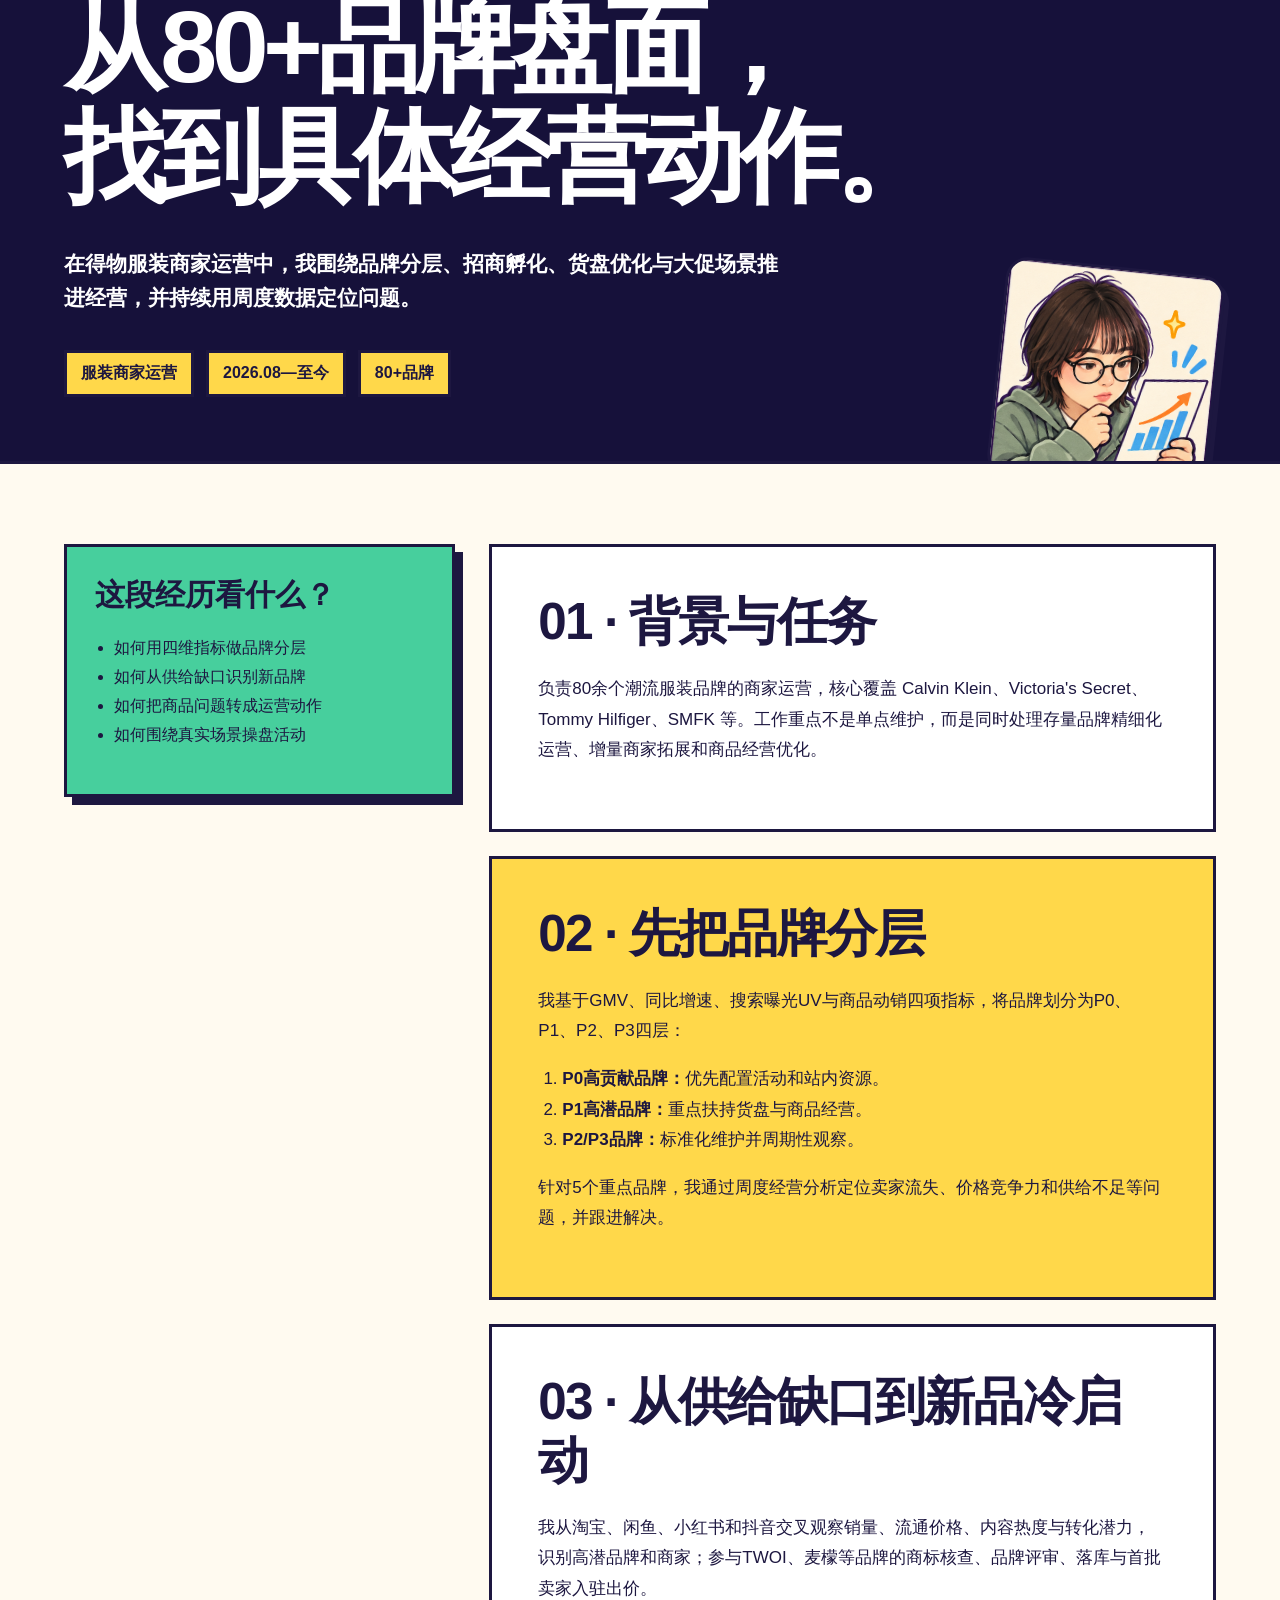
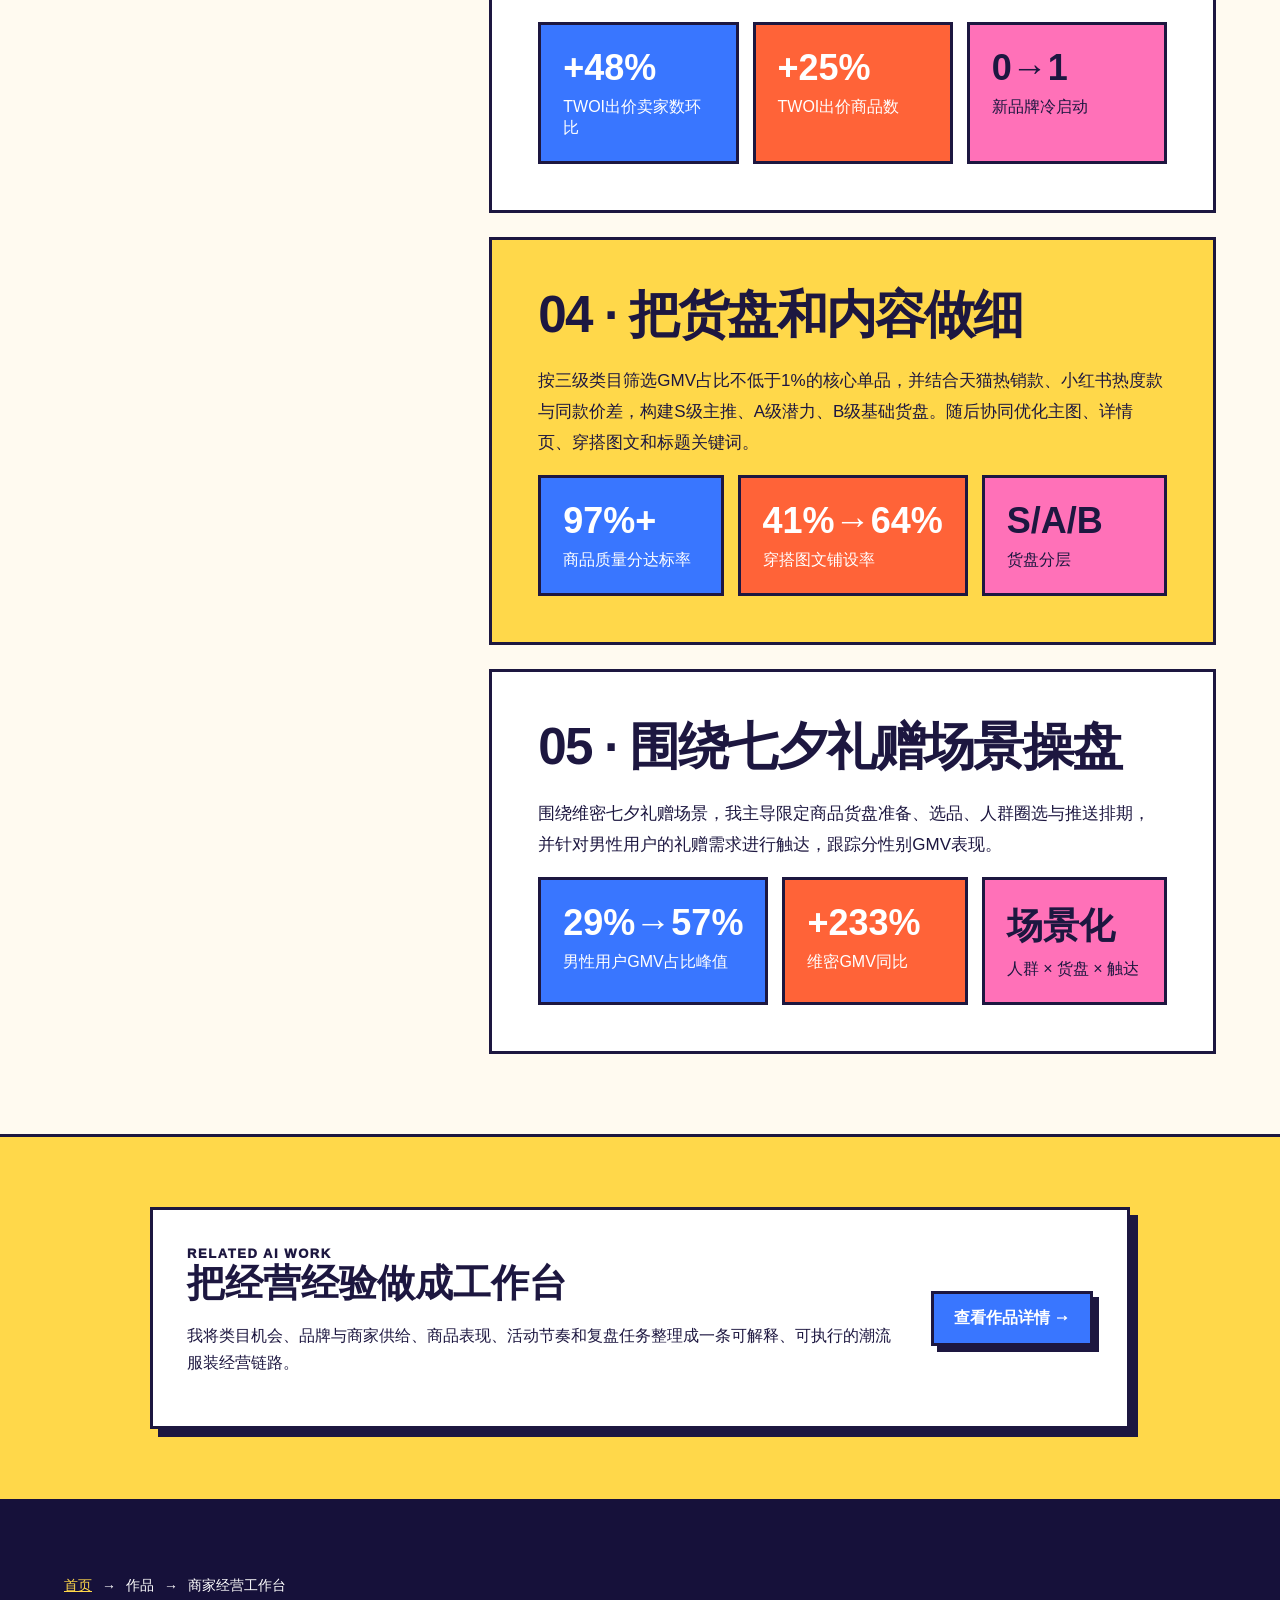
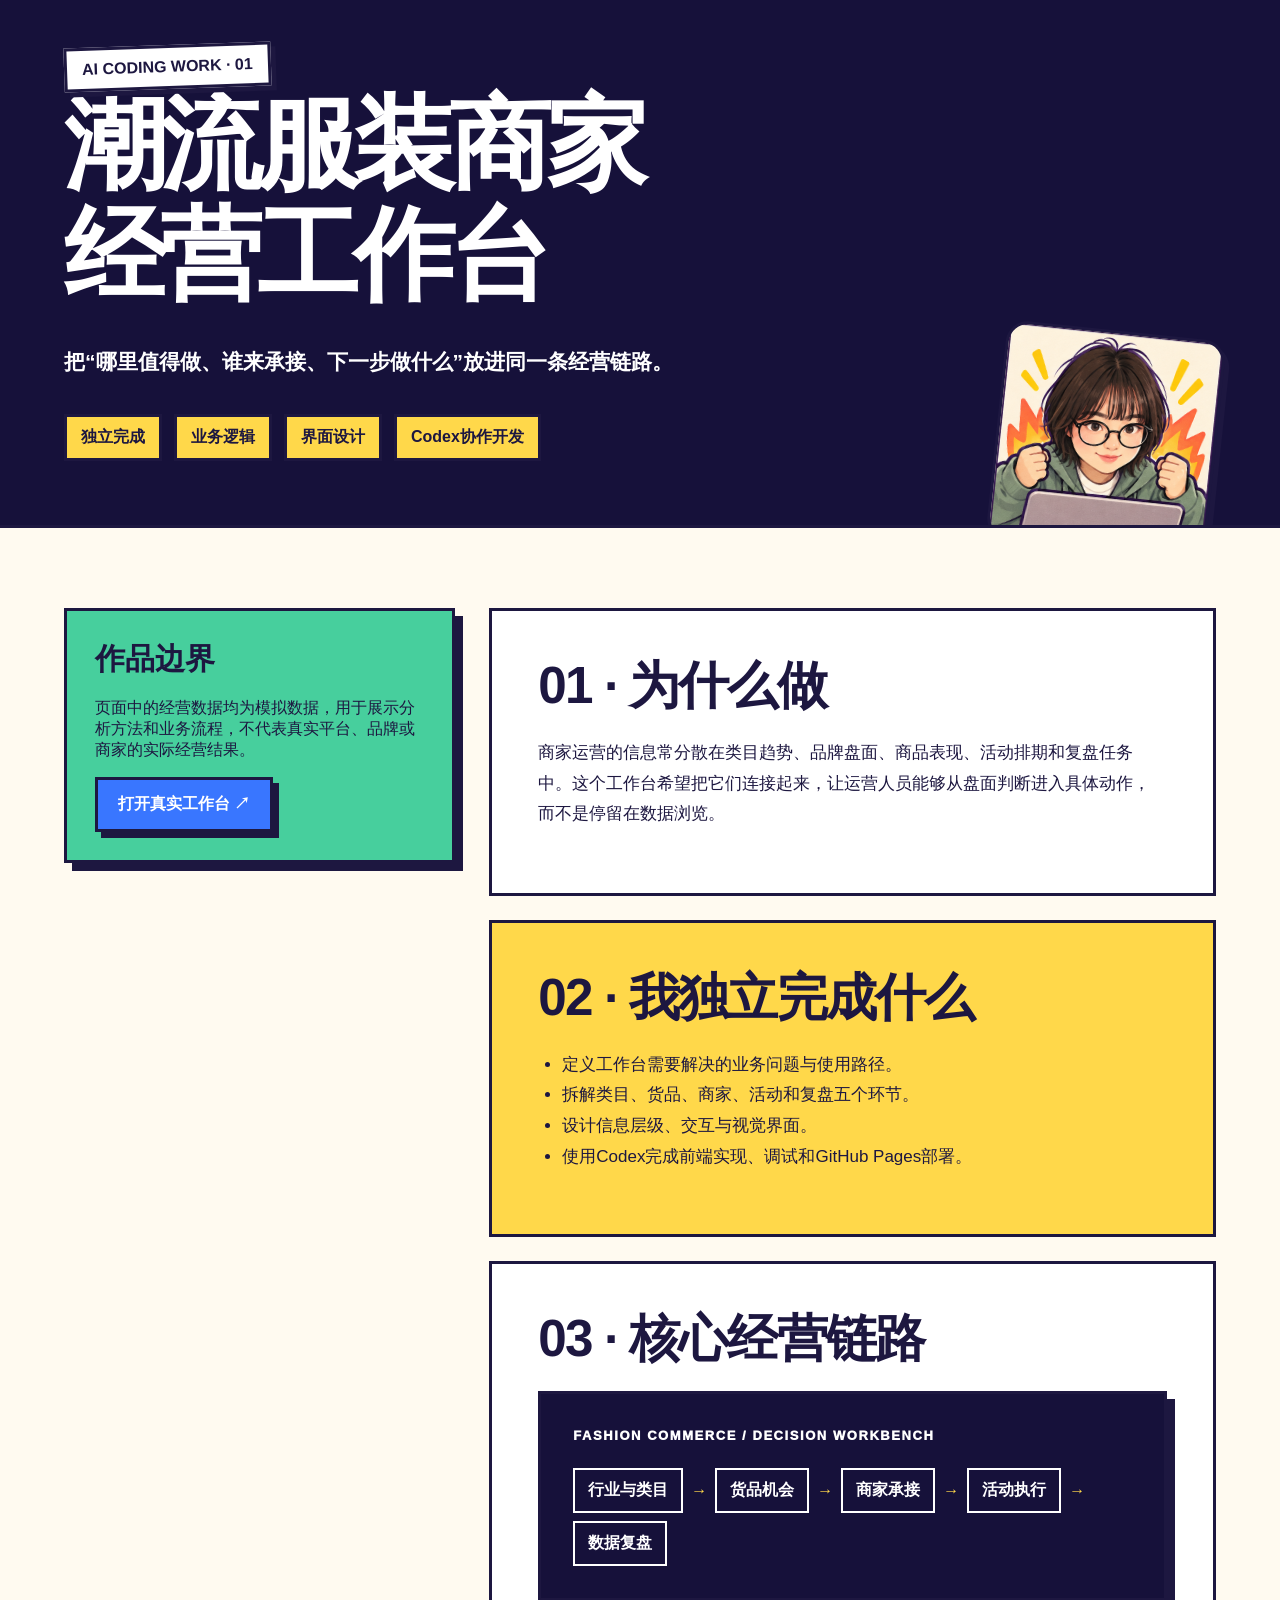
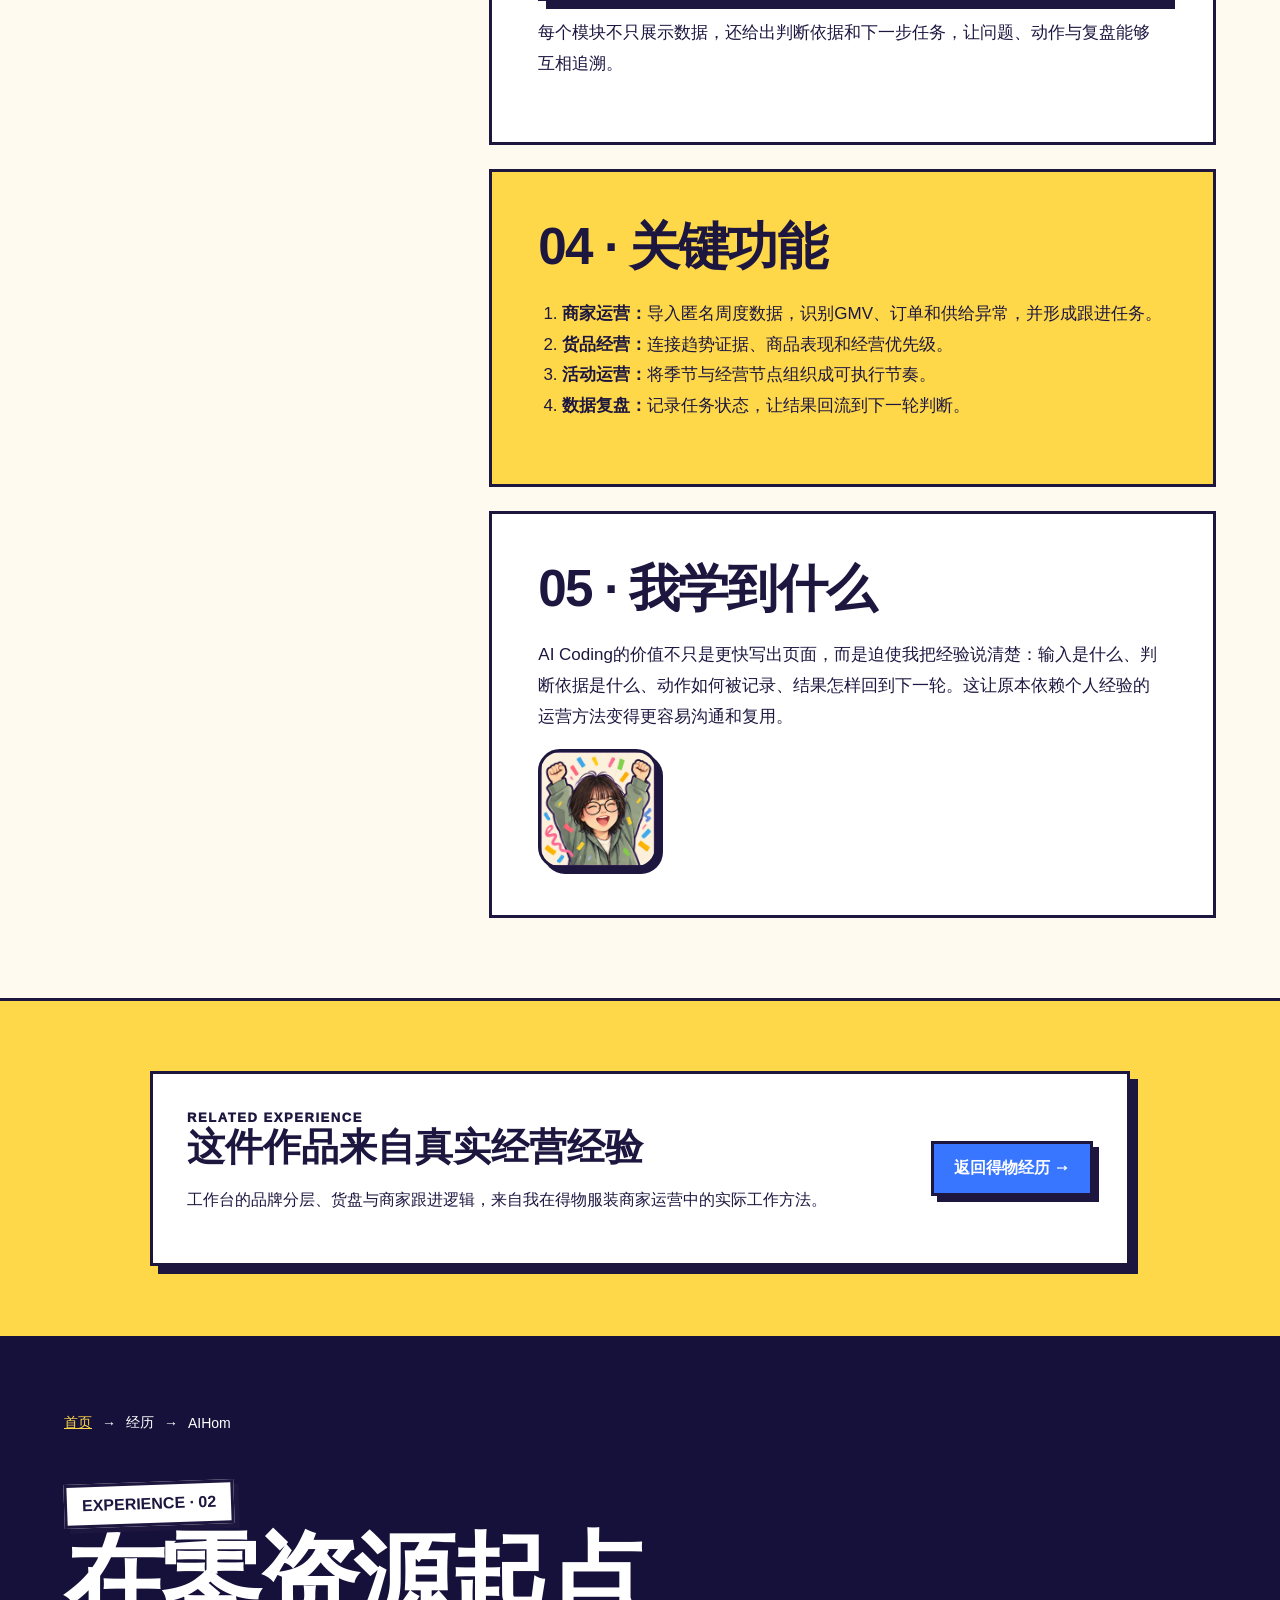
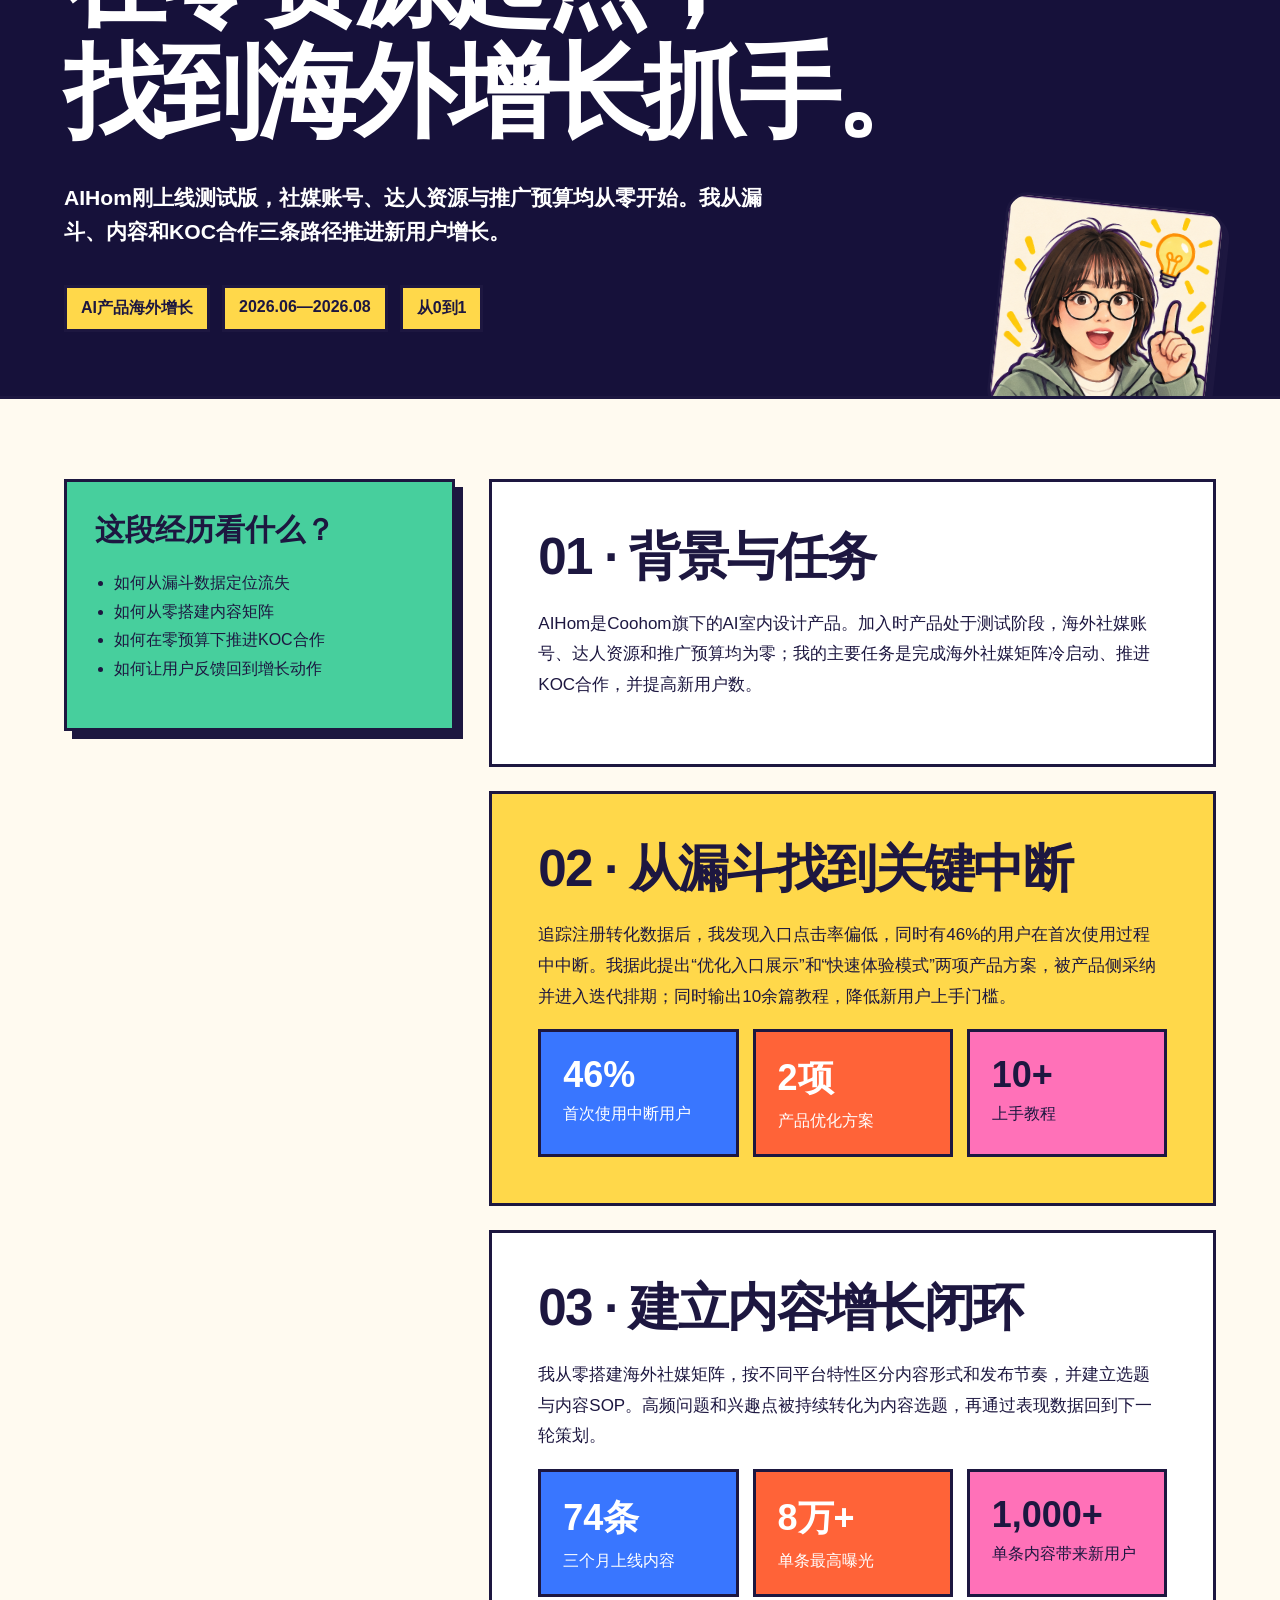
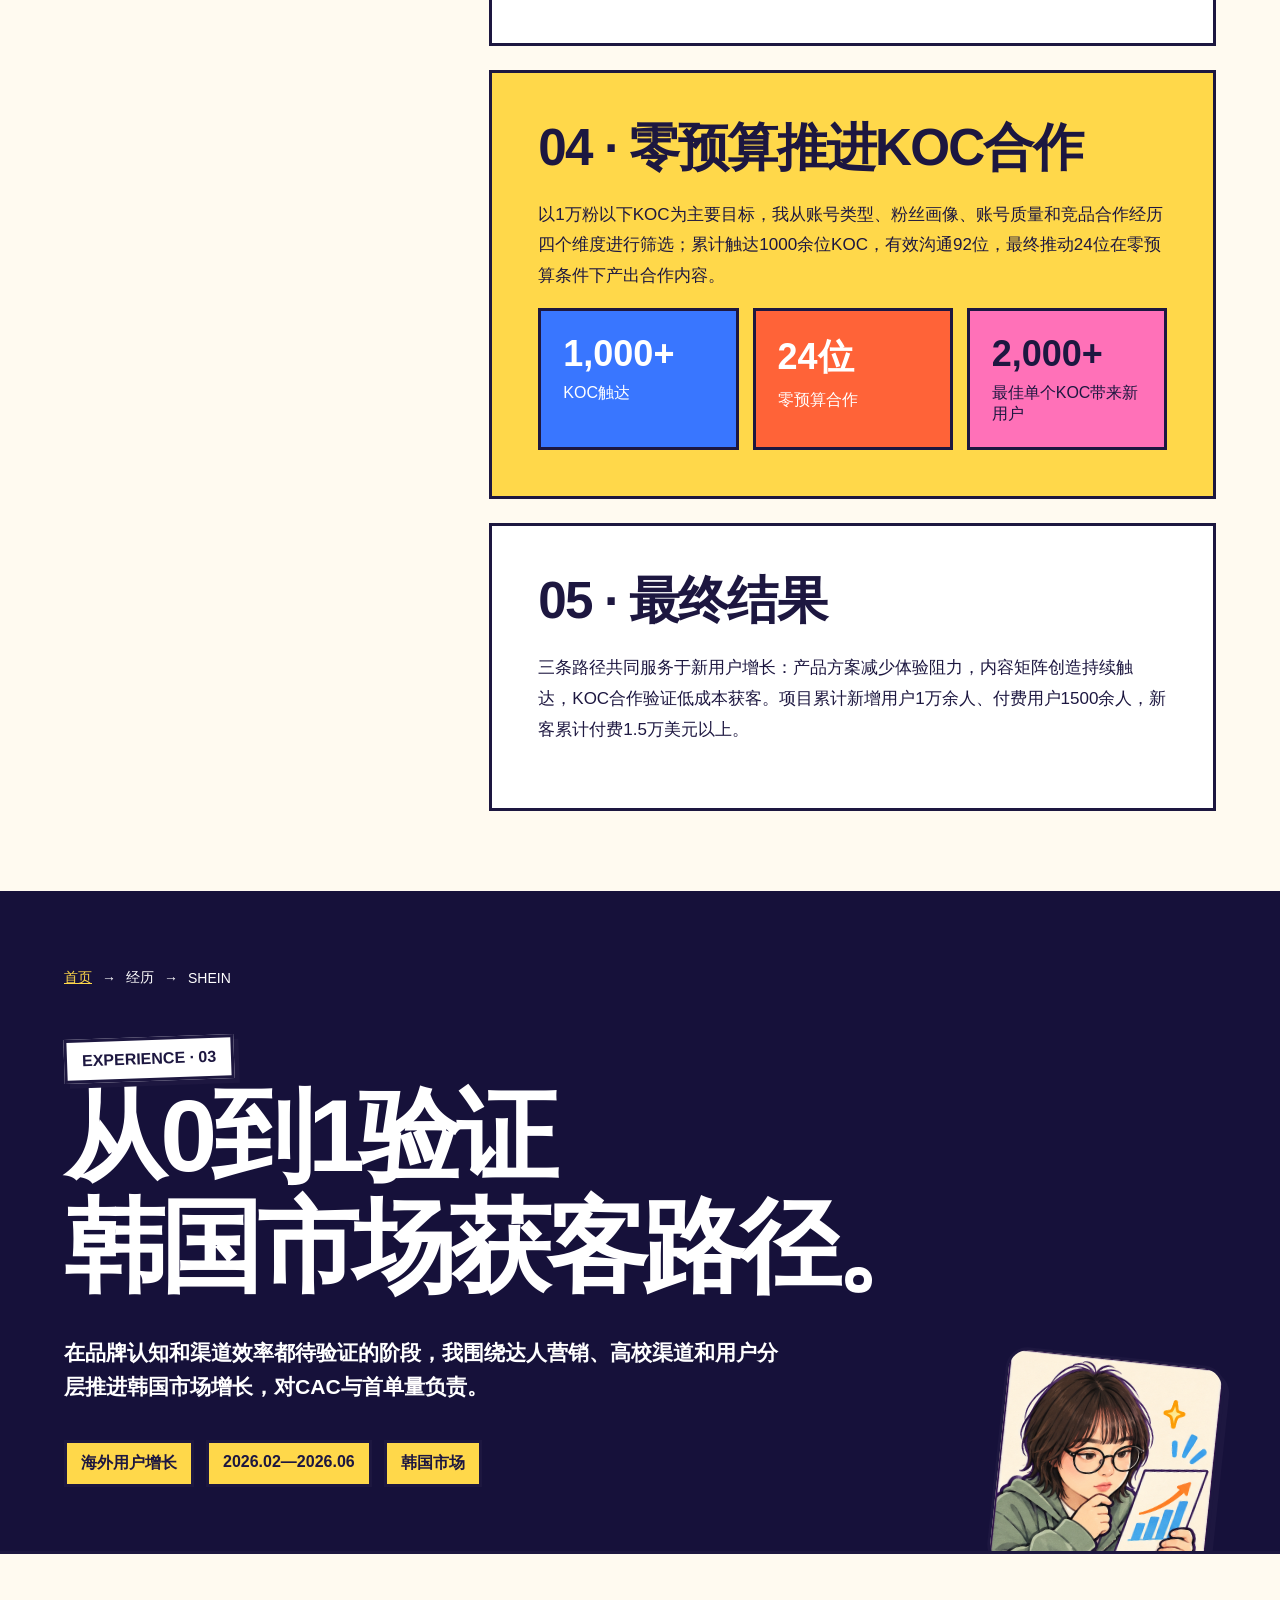
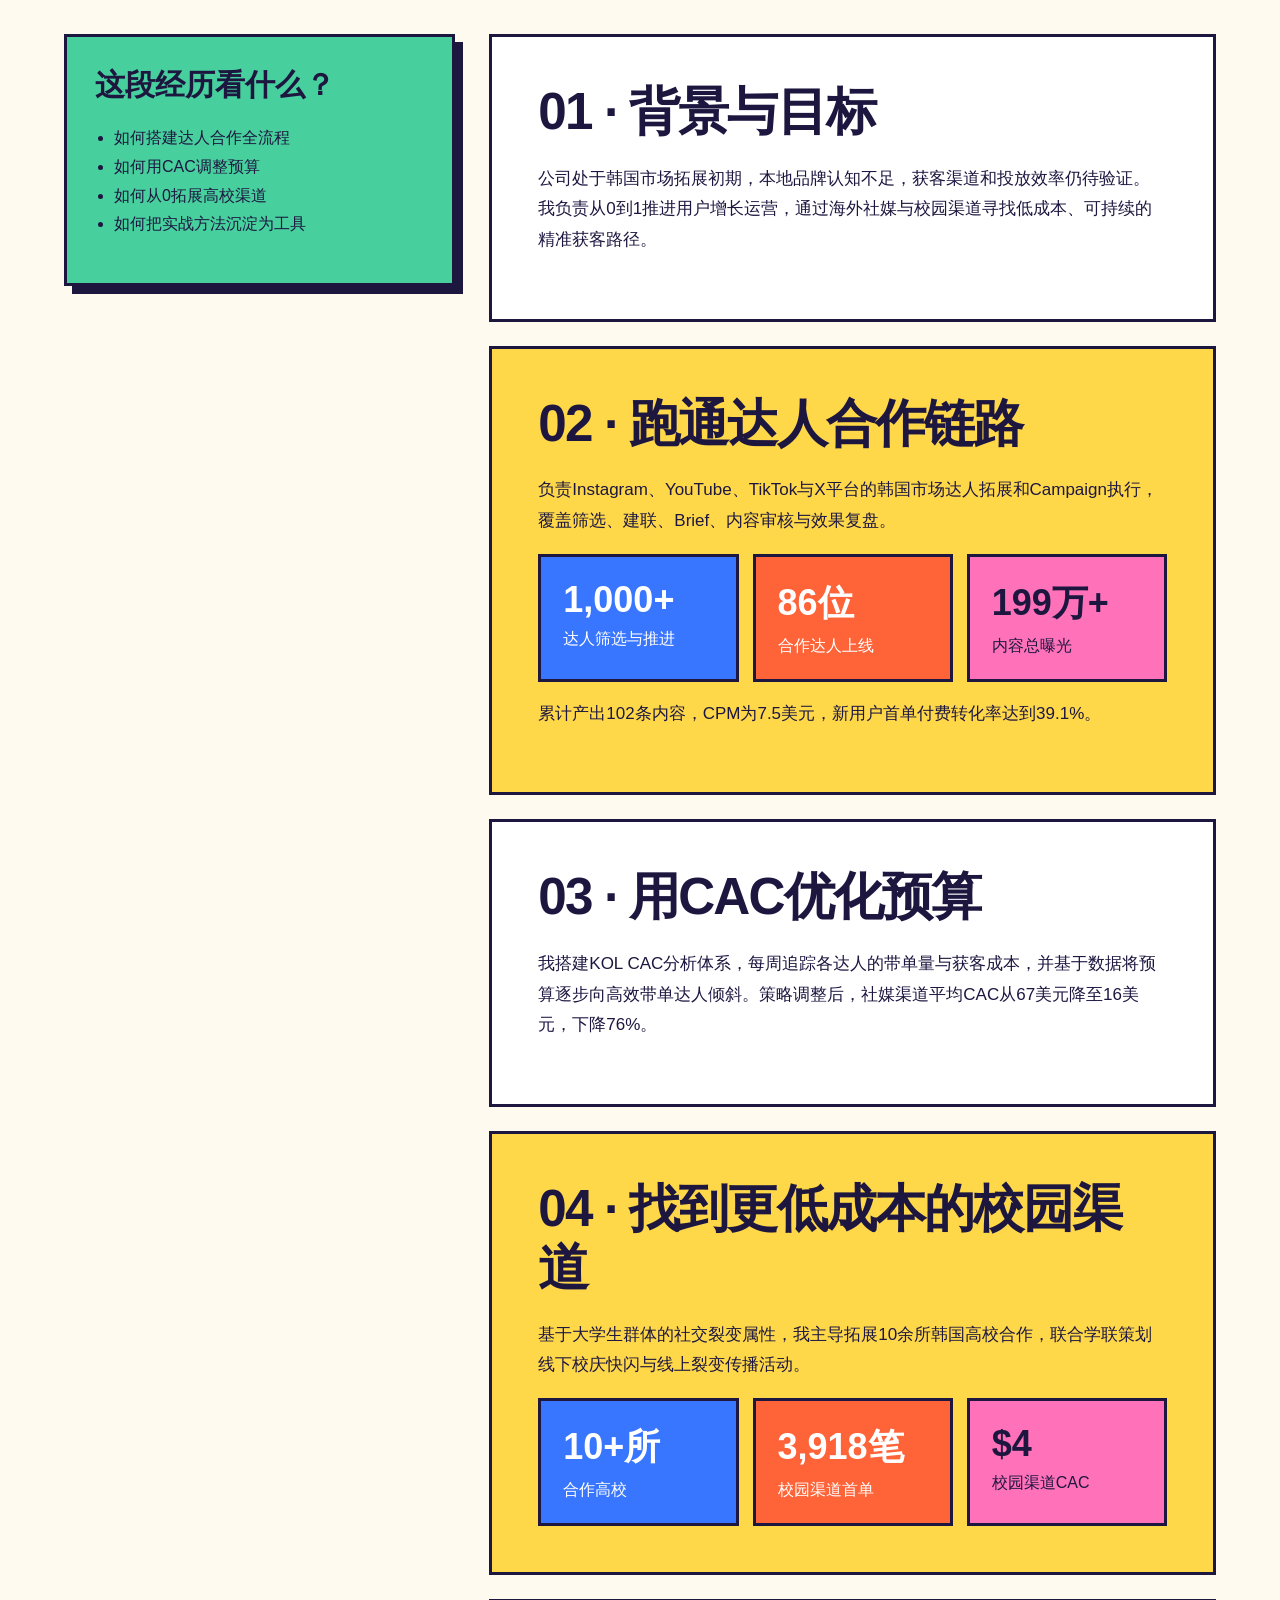
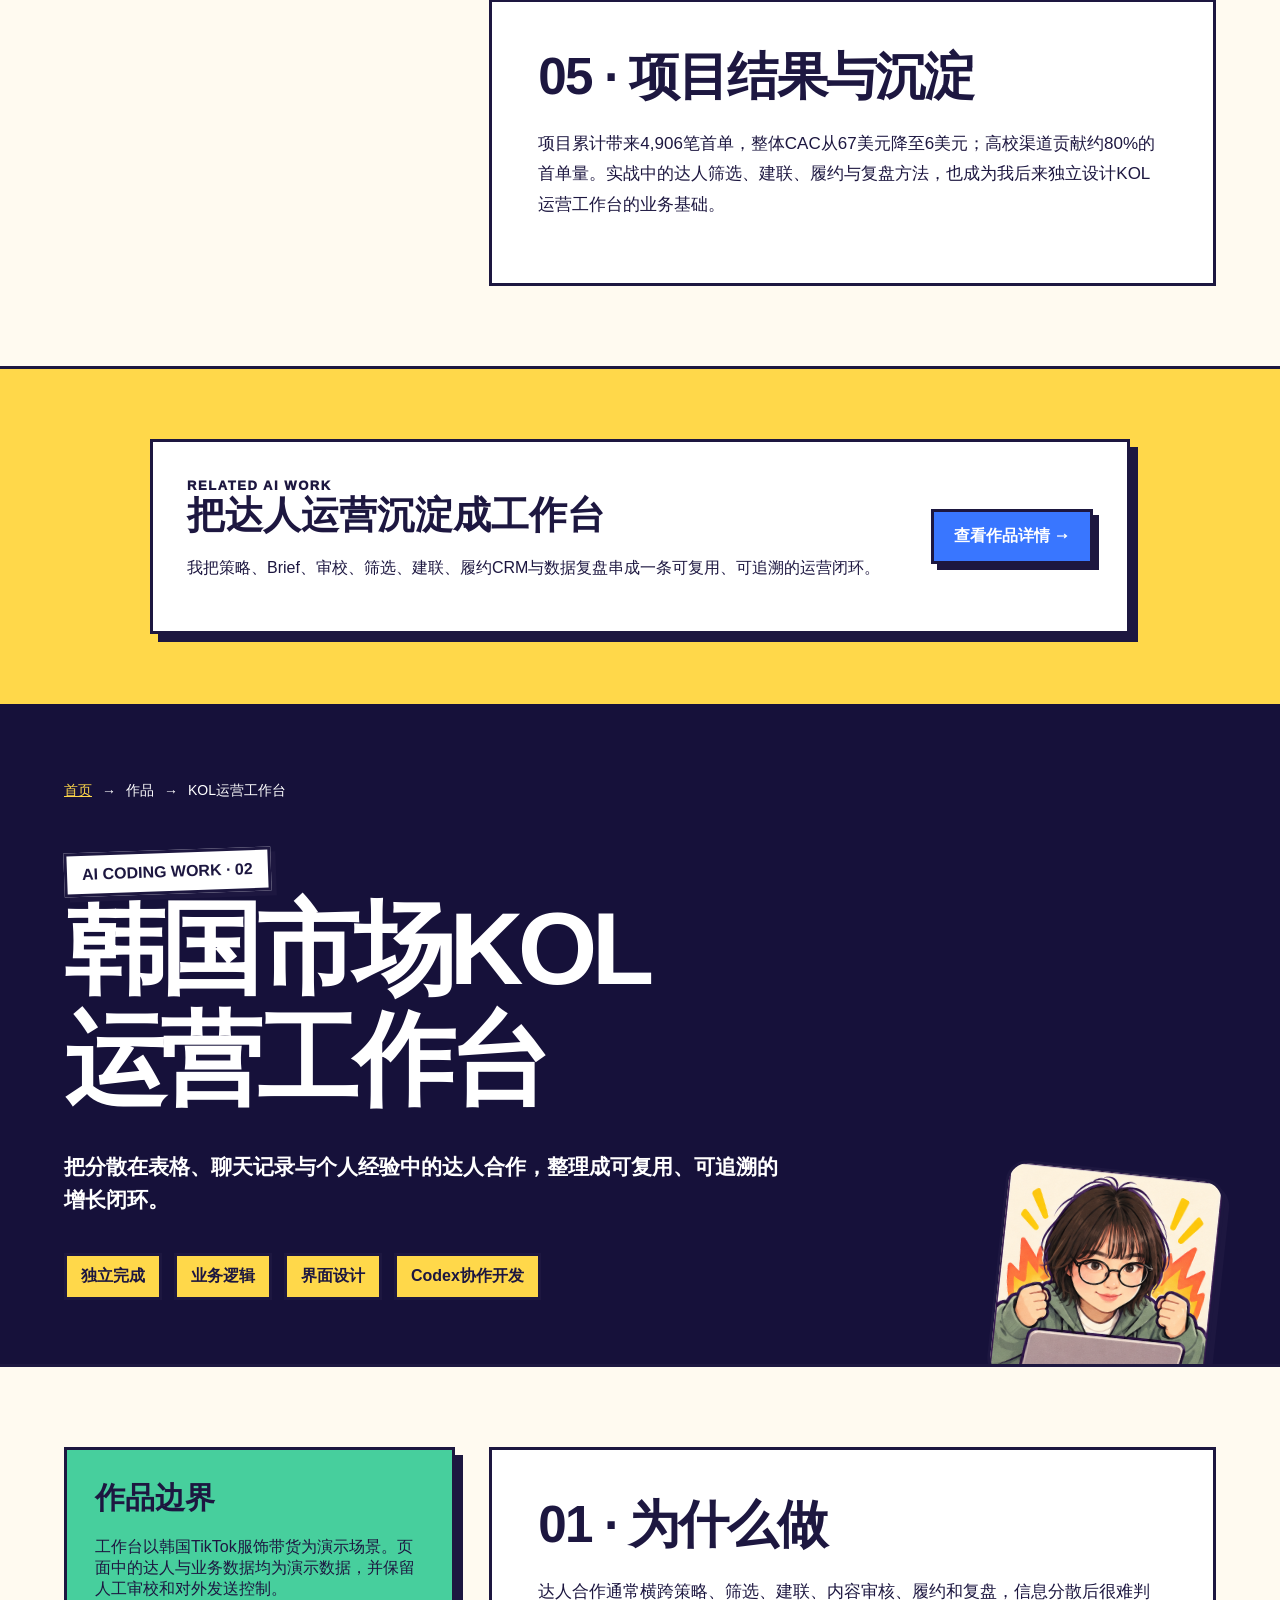
==== commit 301fdb34: "Add files via upload" ====
--- a/index.html
+++ b/index.html
@@ -35,10 +35,10 @@
         <article class="experience-card"><div><span class="status">2026.08—至今 · 服装商家运营</span><h3>得物</h3><p>负责80+潮流服装品牌，覆盖分层运营、招商孵化、货盘优化与大促操盘。</p></div><a href="#dewu">查看经历详情 →</a></article>
         <article class="experience-card"><div><span class="status">2026.06—2026.08 · AI产品海外增长</span><h3>群核科技 · AIHom</h3><p>从转化漏斗、内容矩阵与零预算KOC合作推动海外新用户增长。</p></div><a href="#aihom">查看经历详情 →</a></article>
         <article class="experience-card"><div><span class="status">2026.02—2026.06 · 海外用户增长</span><h3>SHEIN</h3><p>负责韩国市场达人与高校渠道，从0到1验证低成本获客路径。</p></div><a href="#shein">查看经历详情 →</a></article>
-        <article class="experience-card"><div><span class="status">2021.03—2024.12 · 留学生部部长</span><h3>校园新闻中心</h3><p>搭建内容矩阵、统筹文化活动，并用AIGC工作流完成校园宣传片。</p></div><a href="#campus-news">查看经历详情 →</a></article>
+        <article class="experience-card"><div><span class="status">2021.03—2024.12 · 留学生部部长</span><h3>校园新闻中心</h3><p>搭建内容矩阵，统筹校园广播、官方直播与中韩文化交流活动。</p></div><a href="#campus-news">查看经历详情 →</a></article>
       </div>
     </section>
-    <section class="single-file-intro"><h2>完整经历与作品</h2><p>继续向下阅读六个完整案例；页面内可直接跳转，不依赖任何其他文件。</p></section>
+    <section class="single-file-intro"><h2>完整经历与作品</h2><p>继续向下阅读6个完整案例；页面内可直接跳转，不依赖任何其他文件。</p></section>
 <section class="page-hero single-detail-anchor" id="dewu"><div class="breadcrumbs"><a href="#main">首页</a><span>→</span><span>经历</span><span>→</span><span>得物</span></div><span class="label">EXPERIENCE · 01</span><h1>从80+品牌盘面，<br>找到具体经营动作。</h1><p class="lead">在得物服装商家运营中，我围绕品牌分层、招商孵化、货盘优化与大促场景推进经营，并持续用周度数据定位问题。</p><div class="meta-strip"><span>服装商家运营</span><span>2026.08—至今</span><span>80+品牌</span></div><span class="sticker medium s-data sticker-float" aria-label="杜尚豫分析数据的卡通表情"></span></section><section class="content-grid">
       <aside class="side-note"><h2>这段经历看什么？</h2><ul><li>如何用四维指标做品牌分层</li><li>如何从供给缺口识别新品牌</li><li>如何把商品问题转成运营动作</li><li>如何围绕真实场景操盘活动</li></ul></aside>
       <div class="story">
@@ -89,13 +89,11 @@
         <article class="story-block"><h2>05 · 我学到什么</h2><p>运营工具的关键不是“功能越多越好”，而是能否保留关键判断并减少交接损耗。AI Coding让我把实战方法转化为可运行的产品，也让我更清楚地区分自动化建议、人工审校与最终决策的边界。</p><span class="sticker small s-thumb" aria-label="杜尚豫竖起拇指的卡通表情"></span></article>
       </div>
     </section><section class="relation"><div class="relation-card"><div><span class="overline">RELATED EXPERIENCE</span><h2>这件作品来自韩国市场实战</h2><p>工作台的筛选、建联、内容审核与CAC复盘逻辑，来自我在SHEIN韩国市场达人运营中的实际方法。</p></div><a class="btn" href="#shein">返回SHEIN经历 →</a></div></section>
-<section class="page-hero single-detail-anchor" id="campus-news"><div class="breadcrumbs"><a href="#main">首页</a><span>→</span><span>经历</span><span>→</span><span>校园新闻中心</span></div><span class="label">EXPERIENCE · 04</span><h1>让校园内容<br>真正抵达留学生。</h1><p class="lead">担任留学生部部长期间，我搭建SNS内容矩阵、统筹跨部门活动，并尝试用完整AIGC工作流提升宣传片制作效率。</p><div class="meta-strip"><span>留学生部部长</span><span>2021.03—2024.12</span><span>内容 × 活动 × AIGC</span></div><span class="sticker medium s-party sticker-float" aria-label="杜尚豫庆祝项目完成的卡通表情"></span></section><section class="content-grid">
-      <aside class="side-note"><h2>这段经历看什么？</h2><ul><li>如何搭建校园内容矩阵</li><li>如何跨部门统筹活动</li><li>如何用AIGC完成完整制作</li><li>如何兼顾效率与传播结果</li></ul></aside>
+<section class="page-hero single-detail-anchor" id="campus-news"><div class="breadcrumbs"><a href="#main">首页</a><span>→</span><span>经历</span><span>→</span><span>校园新闻中心</span></div><span class="label">EXPERIENCE · 04</span><h1>让校园内容<br>真正抵达留学生。</h1><p class="lead">担任留学生部部长期间，我搭建SNS内容矩阵，统筹校园广播、官方直播与中韩文化交流活动。</p><div class="meta-strip"><span>留学生部部长</span><span>2021.03—2024.12</span><span>内容运营 × 活动统筹</span></div><span class="sticker medium s-party sticker-float" aria-label="杜尚豫庆祝活动完成的卡通表情"></span></section><section class="content-grid">
+      <aside class="side-note"><h2>这段经历看什么？</h2><ul><li>如何搭建校园内容矩阵</li><li>如何跨部门统筹活动</li><li>如何用连续内容提升活动参与</li></ul></aside>
       <div class="story">
         <article class="story-block"><h2>01 · 问题与角色</h2><p>面对留学生活动参与度偏低的问题，我负责学校SNS账号内容矩阵与传播策略，并通过跨部门协同，把内容传播、线上直播和线下文化交流组织成连续触点。</p></article>
         <article class="story-block"><h2>02 · 用内容与活动提高参与</h2><p>我统筹策划并落地校园广播、YouTube官方直播和中韩文化交流活动，让信息发布不再是一次性通知，而是由内容预热、活动承接和后续传播组成的完整链路。</p><div class="metric-row"><div class="metric"><strong>100+</strong><span>校园广播</span></div><div class="metric"><strong>50+</strong><span>YouTube官方直播</span></div><div class="metric"><strong>20+</strong><span>中韩文化交流活动</span></div></div><p>留学生活动参与率同比增长3倍。</p></article>
-        <article class="story-block"><h2>03 · 用AIGC重做宣传片流程</h2><p>我主导国际化校园AIGC宣传片制作：使用Gemini生成双语剧本，再结合Midjourney与Nanobanana完成分镜设计和动态视频渲染，以完整AI工作流实现低经费制作。</p><div class="tool-frame"><span class="overline">AIGC PRODUCTION FLOW</span><div class="tool-flow"><span>双语脚本</span><i>→</i><span>分镜设计</span><i>→</i><span>视觉素材</span><i>→</i><span>动态渲染</span><i>→</i><span>发布复盘</span></div></div></article>
-        <article class="story-block"><h2>04 · 项目结果</h2><div class="metric-row"><div class="metric"><strong>-50%</strong><span>制作周期</span></div><div class="metric"><strong>10,000+</strong><span>全网总播放量</span></div><div class="metric"><strong>全流程</strong><span>AI辅助内容生产</span></div></div><p>这次项目让我第一次把AI用于真实传播目标：工具不是为了制造“AI感”，而是用更低成本完成脚本、视觉与成片之间的协同。</p></article>
       </div>
     </section>
 <section class="section" id="contact"><div class="contact-card"><div><h2>想继续聊聊？</h2><p>欢迎通过邮箱联系我，也可以先从完整案例看看我是怎样拆解问题的。</p></div><div class="button-row"><a class="btn" href="mailto:dushangyu666@126.com">发送邮件</a></div></div></section>
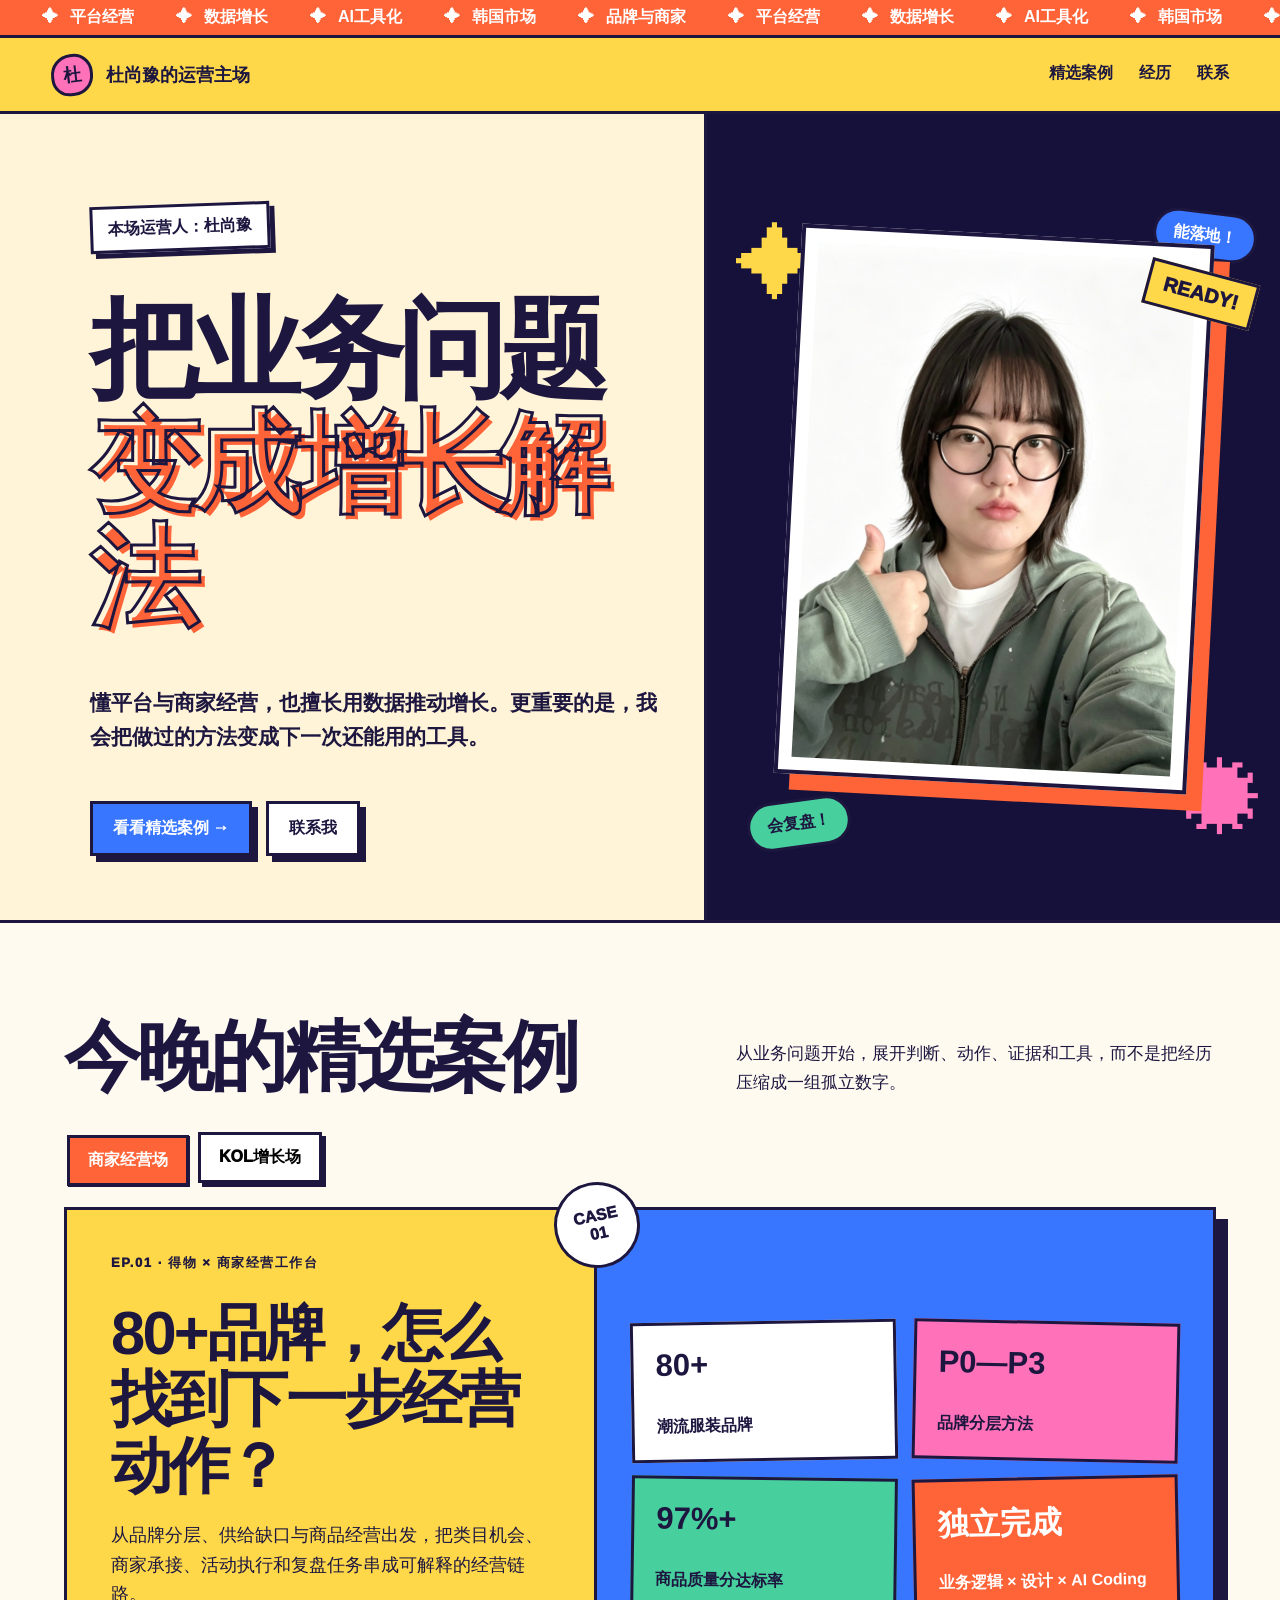
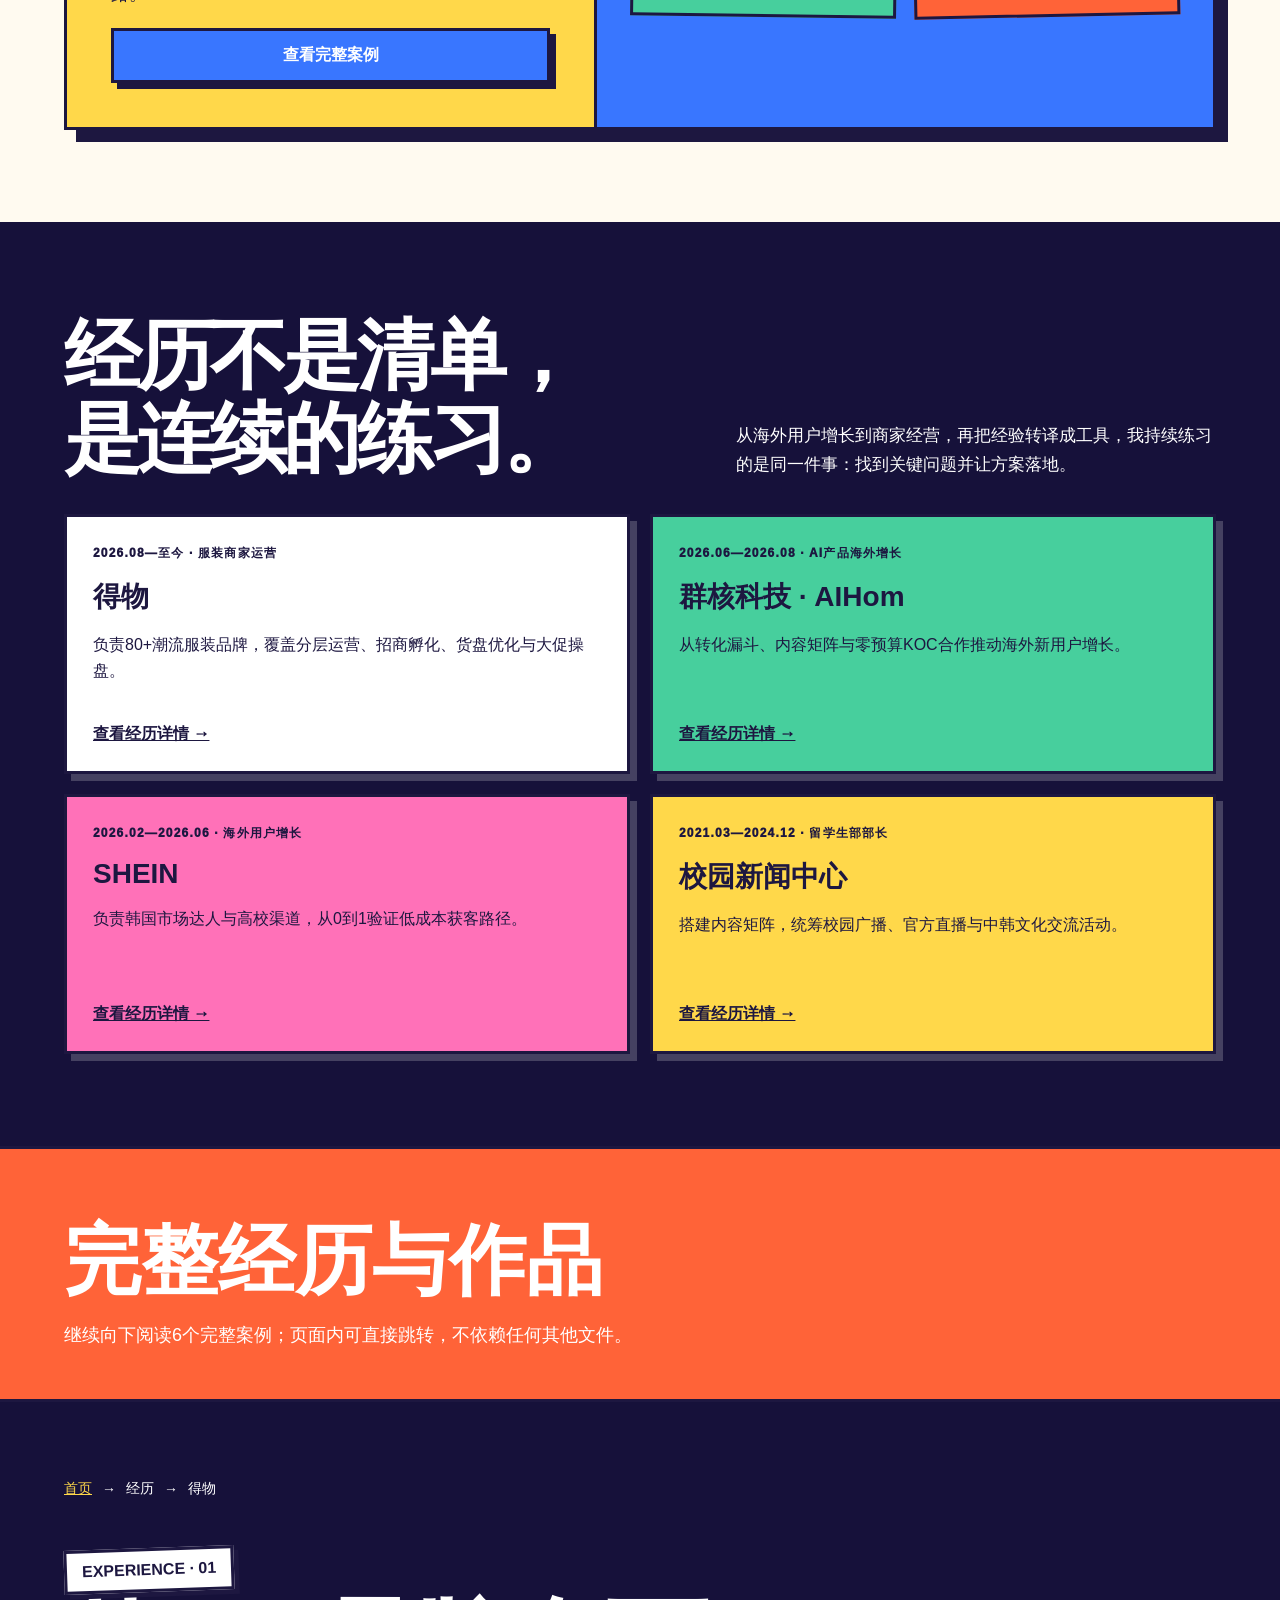
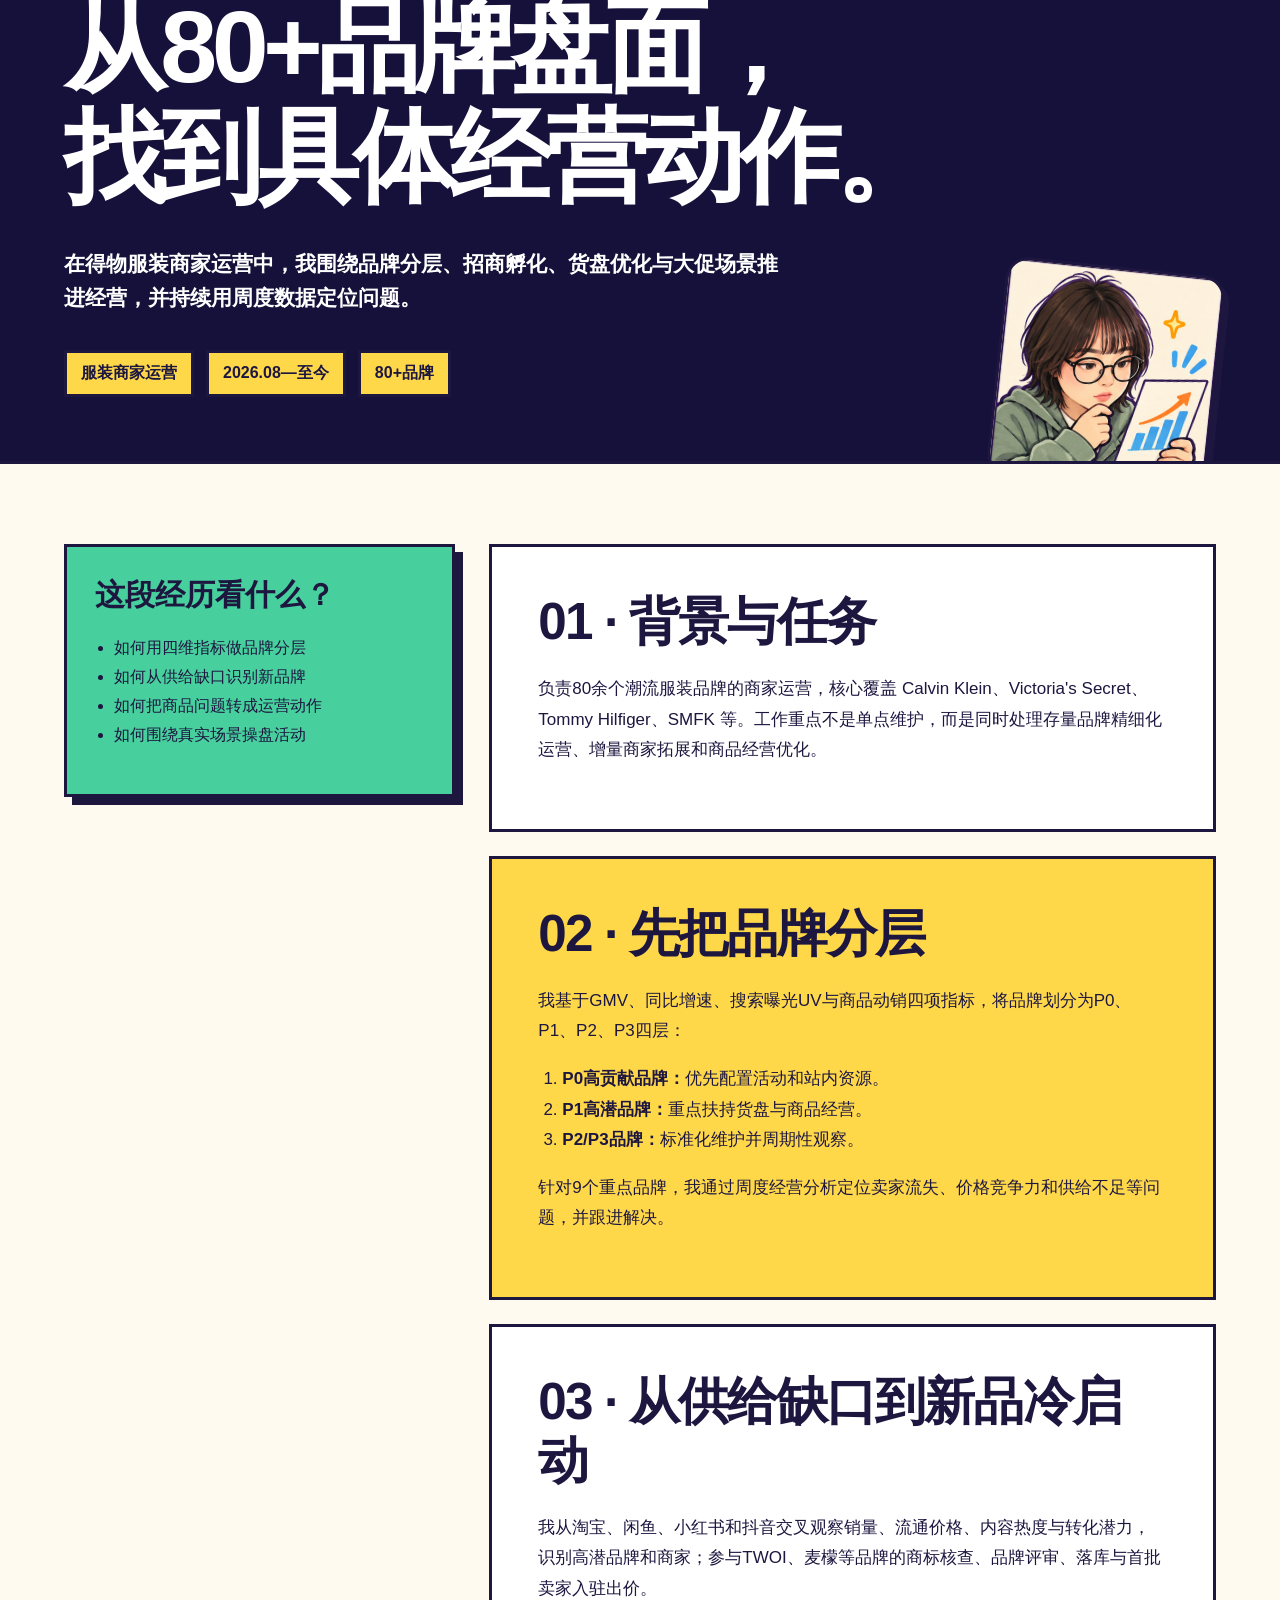
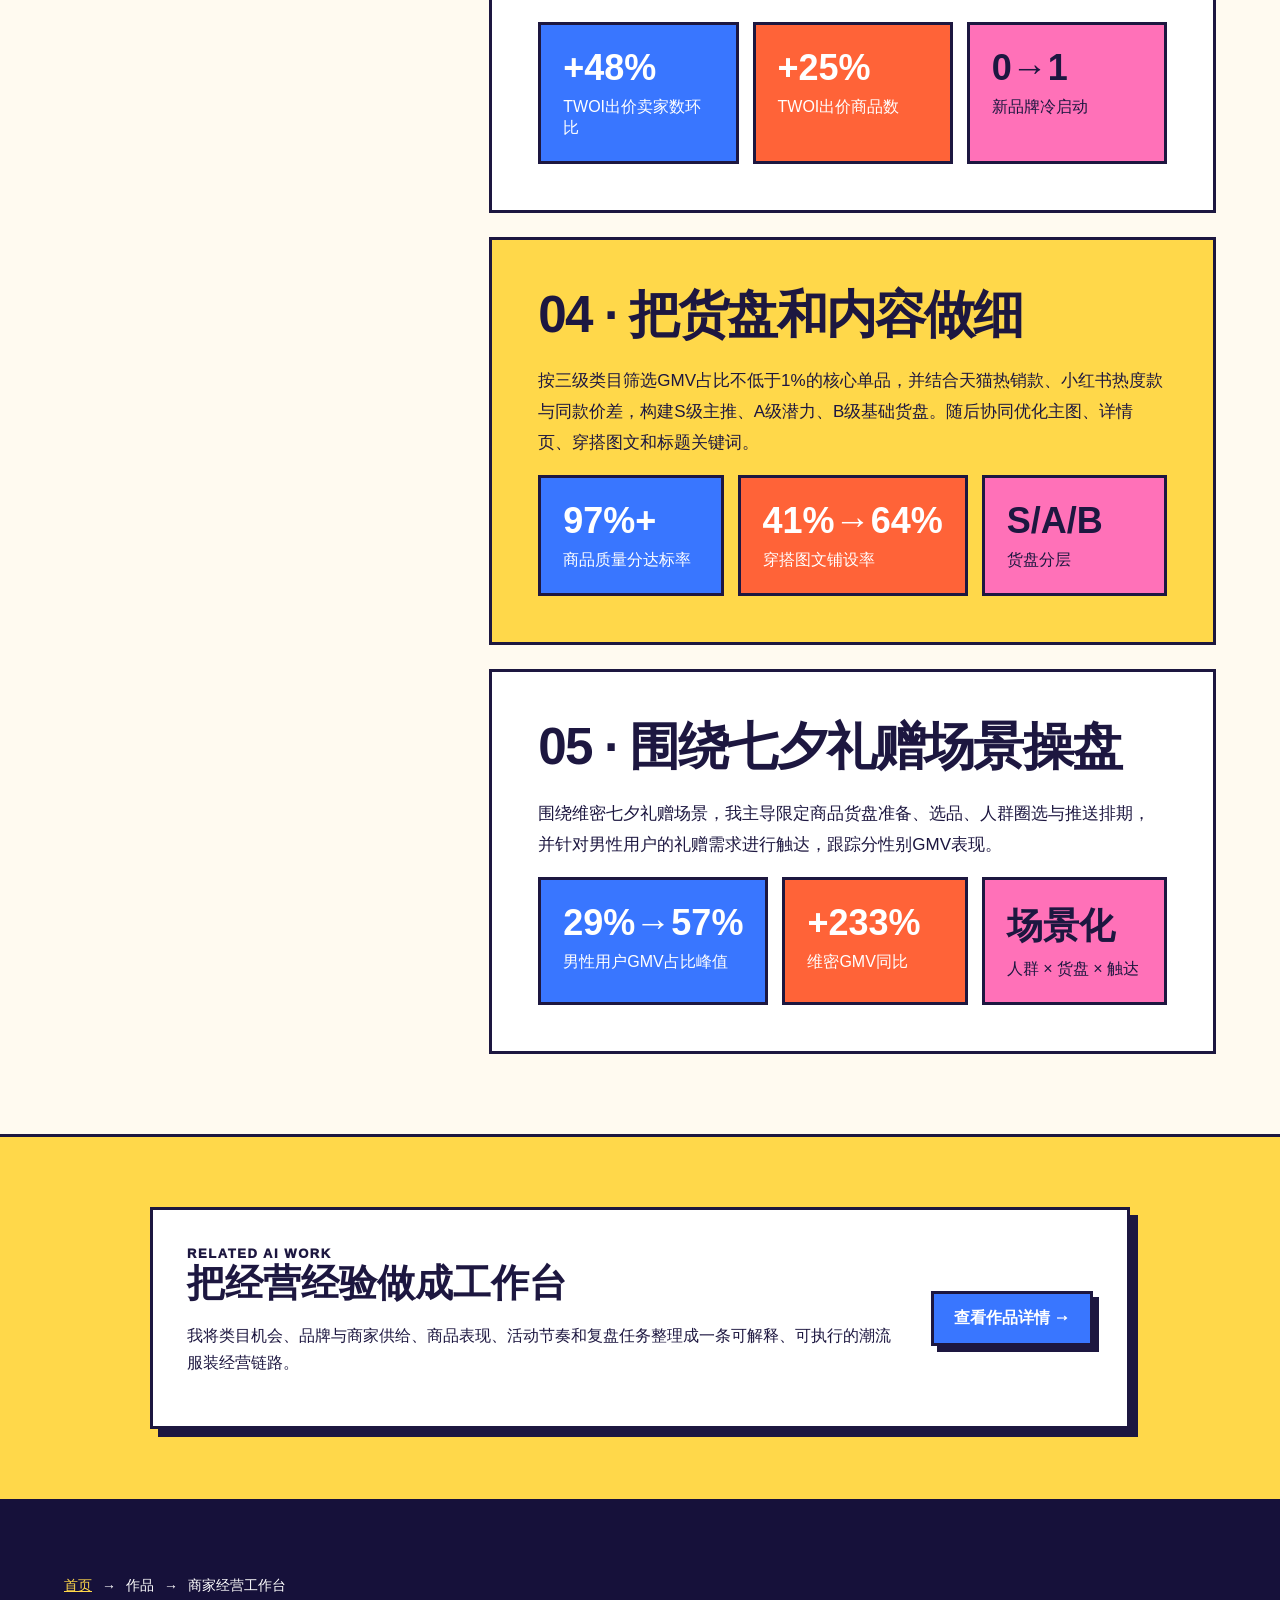
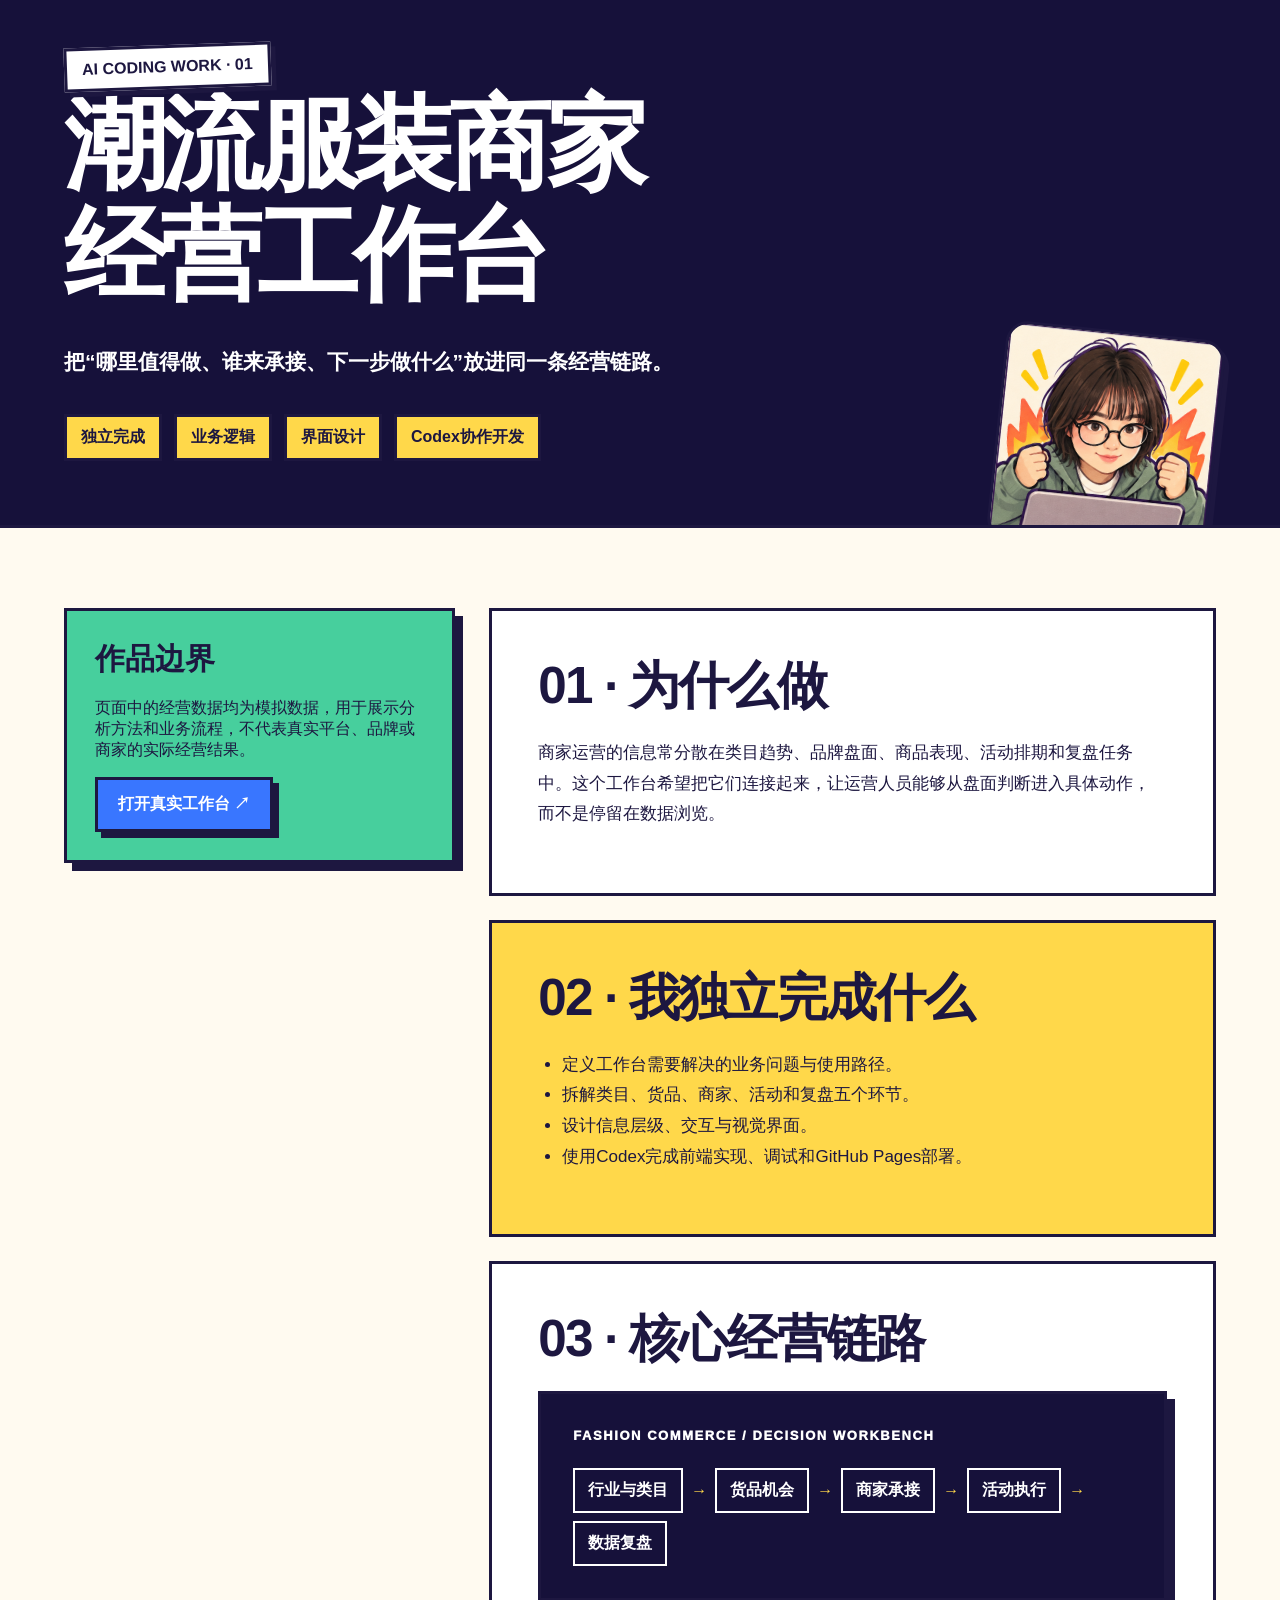
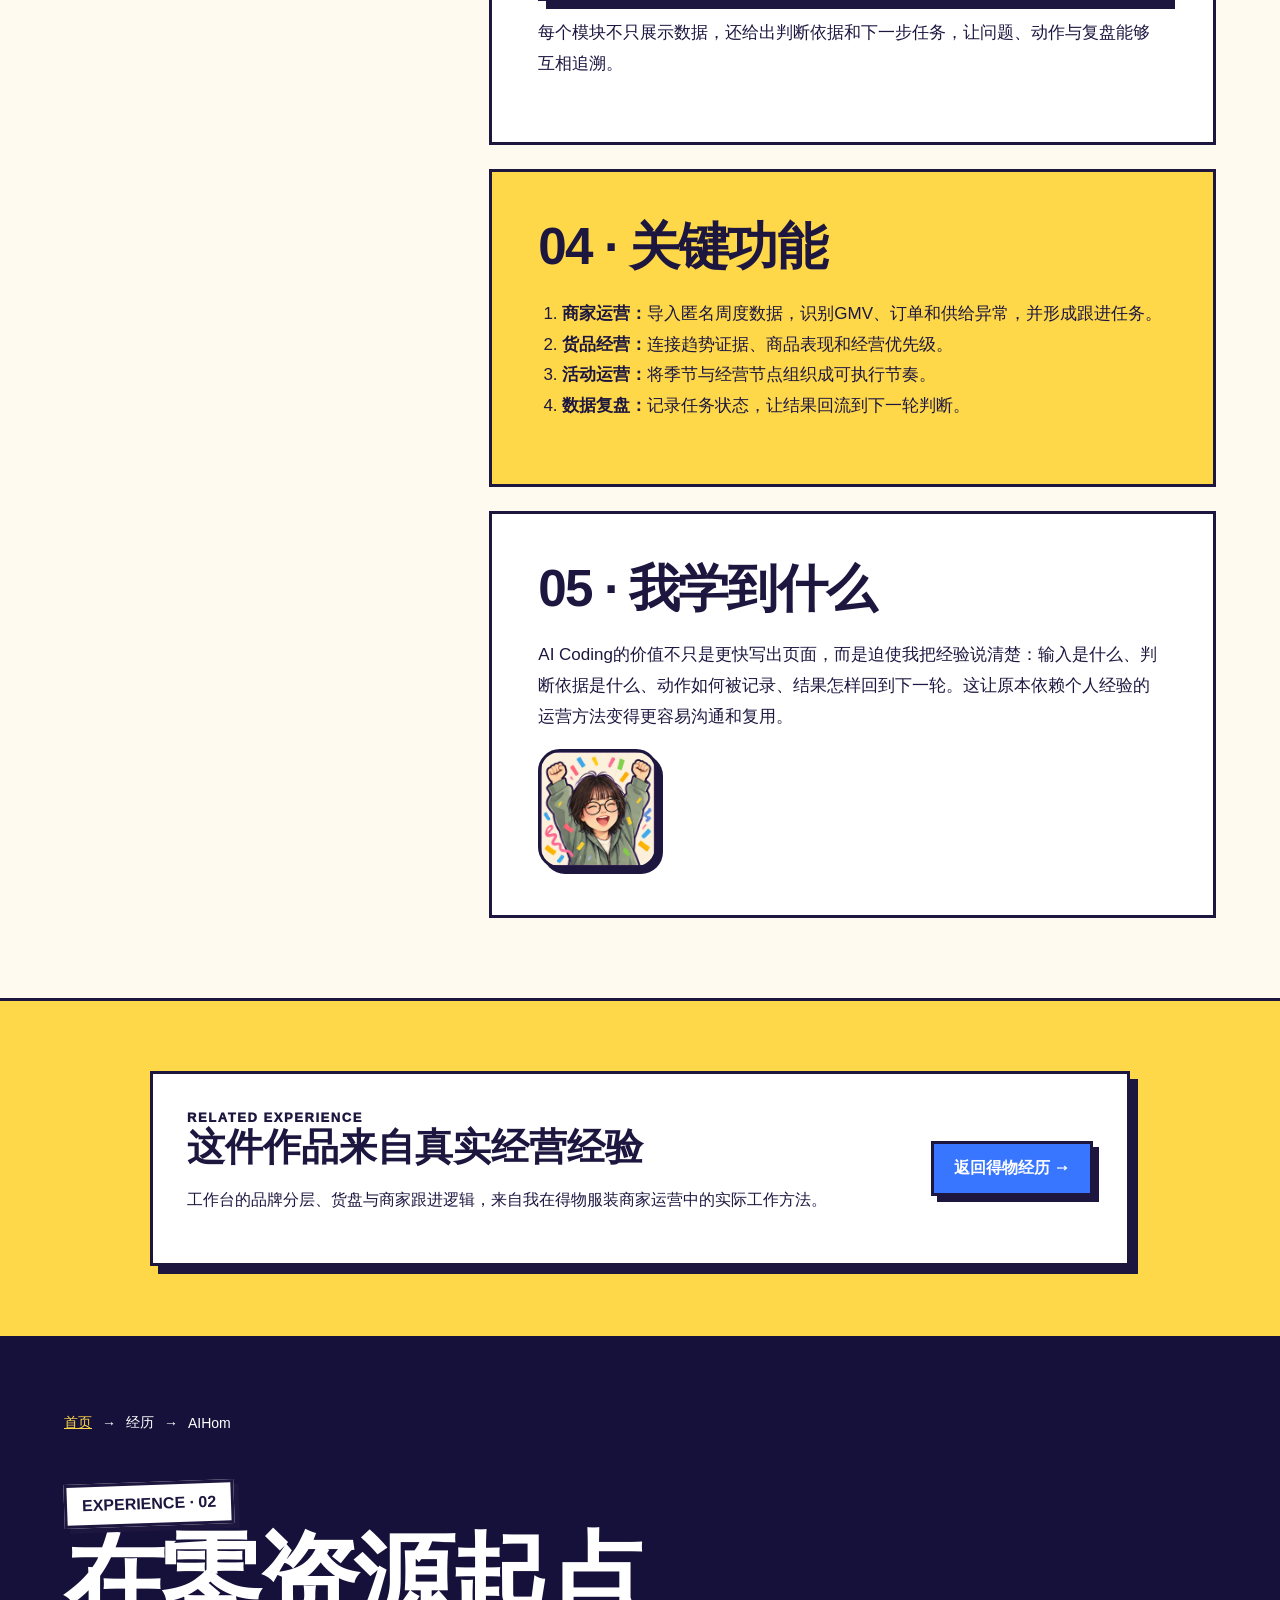
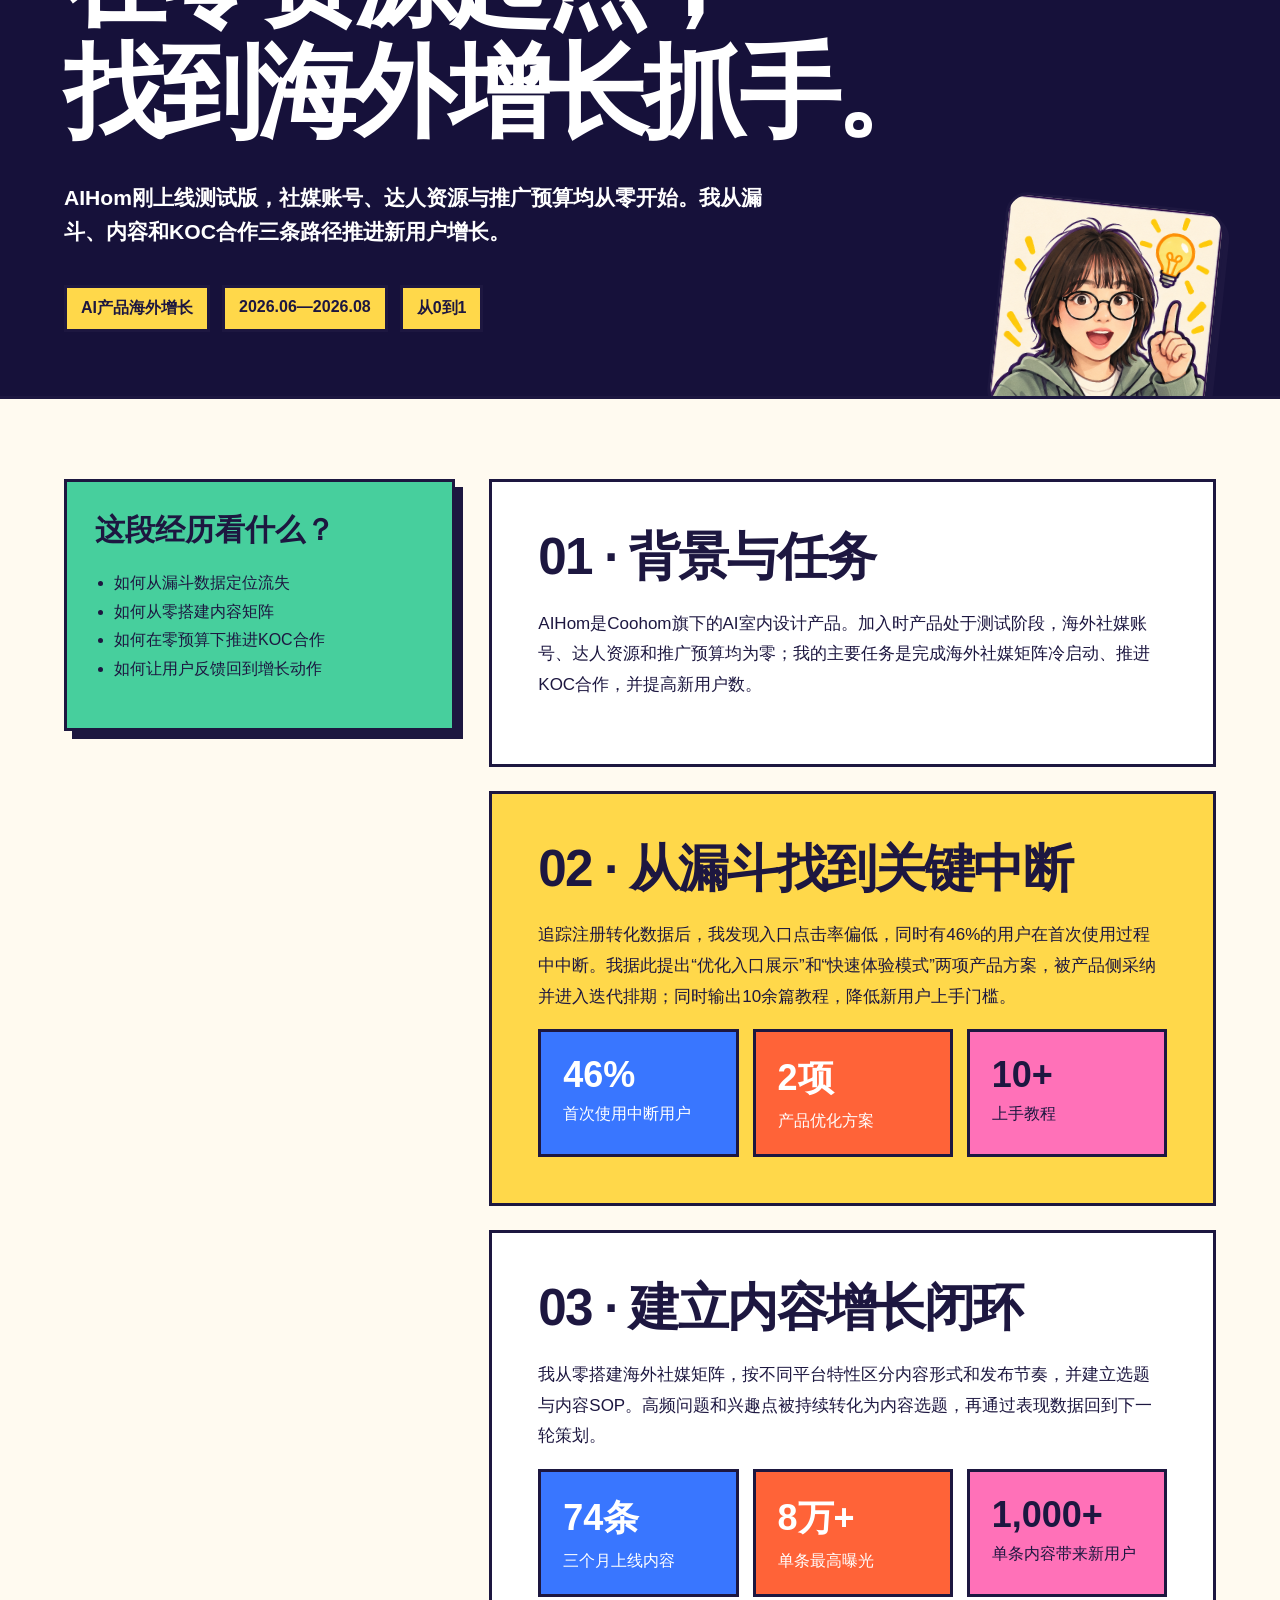
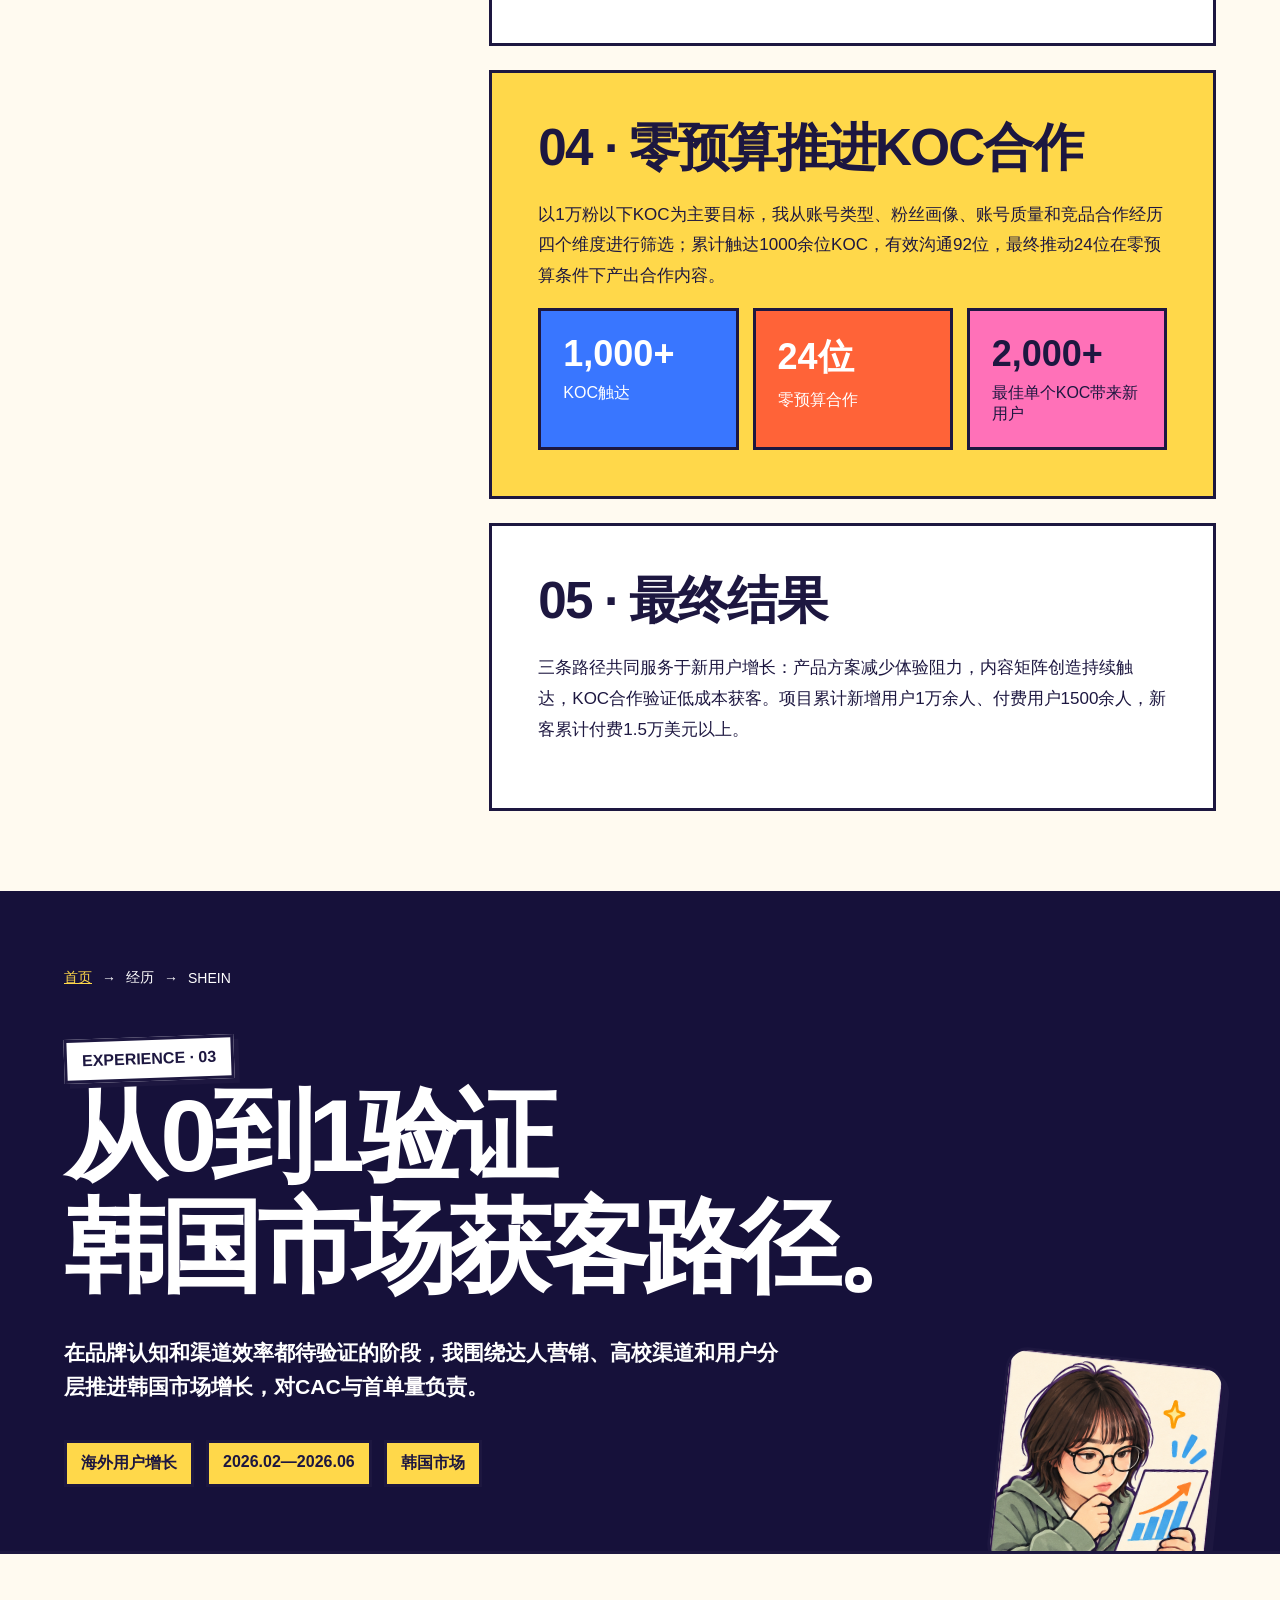
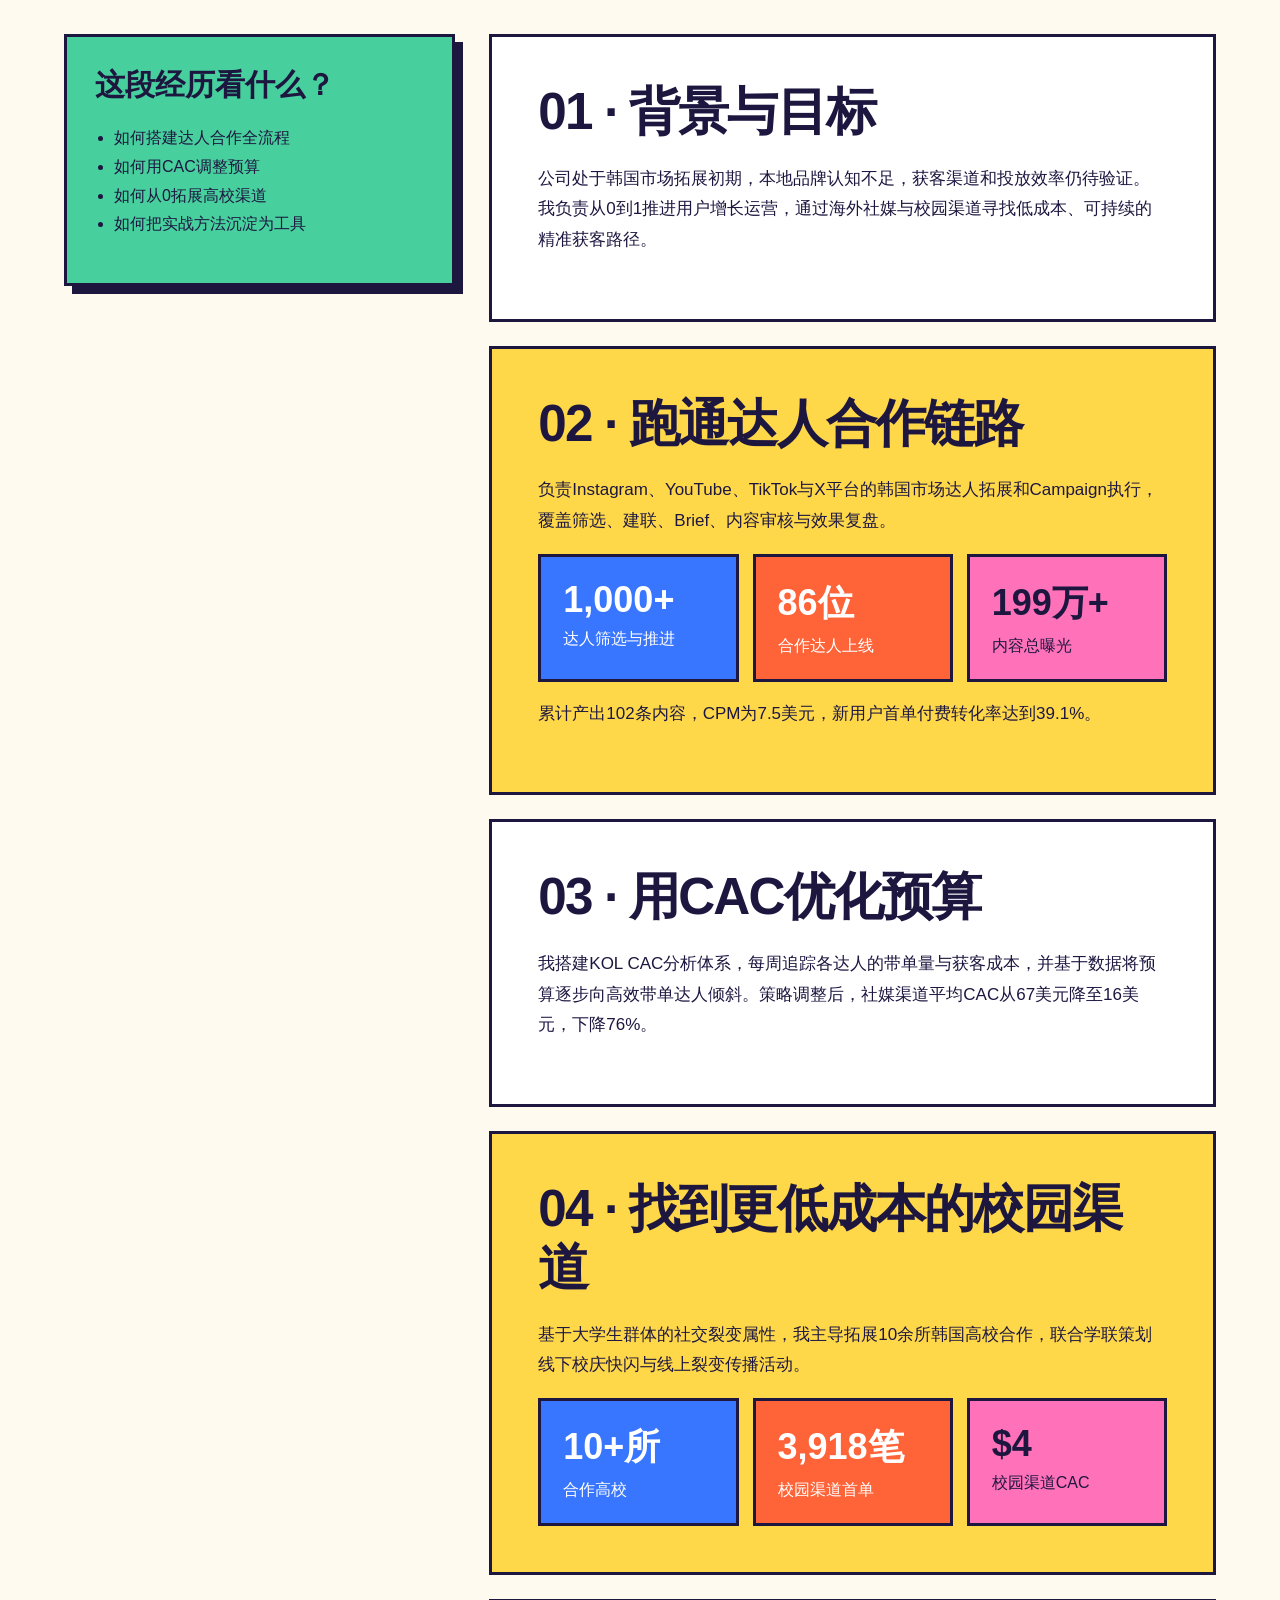
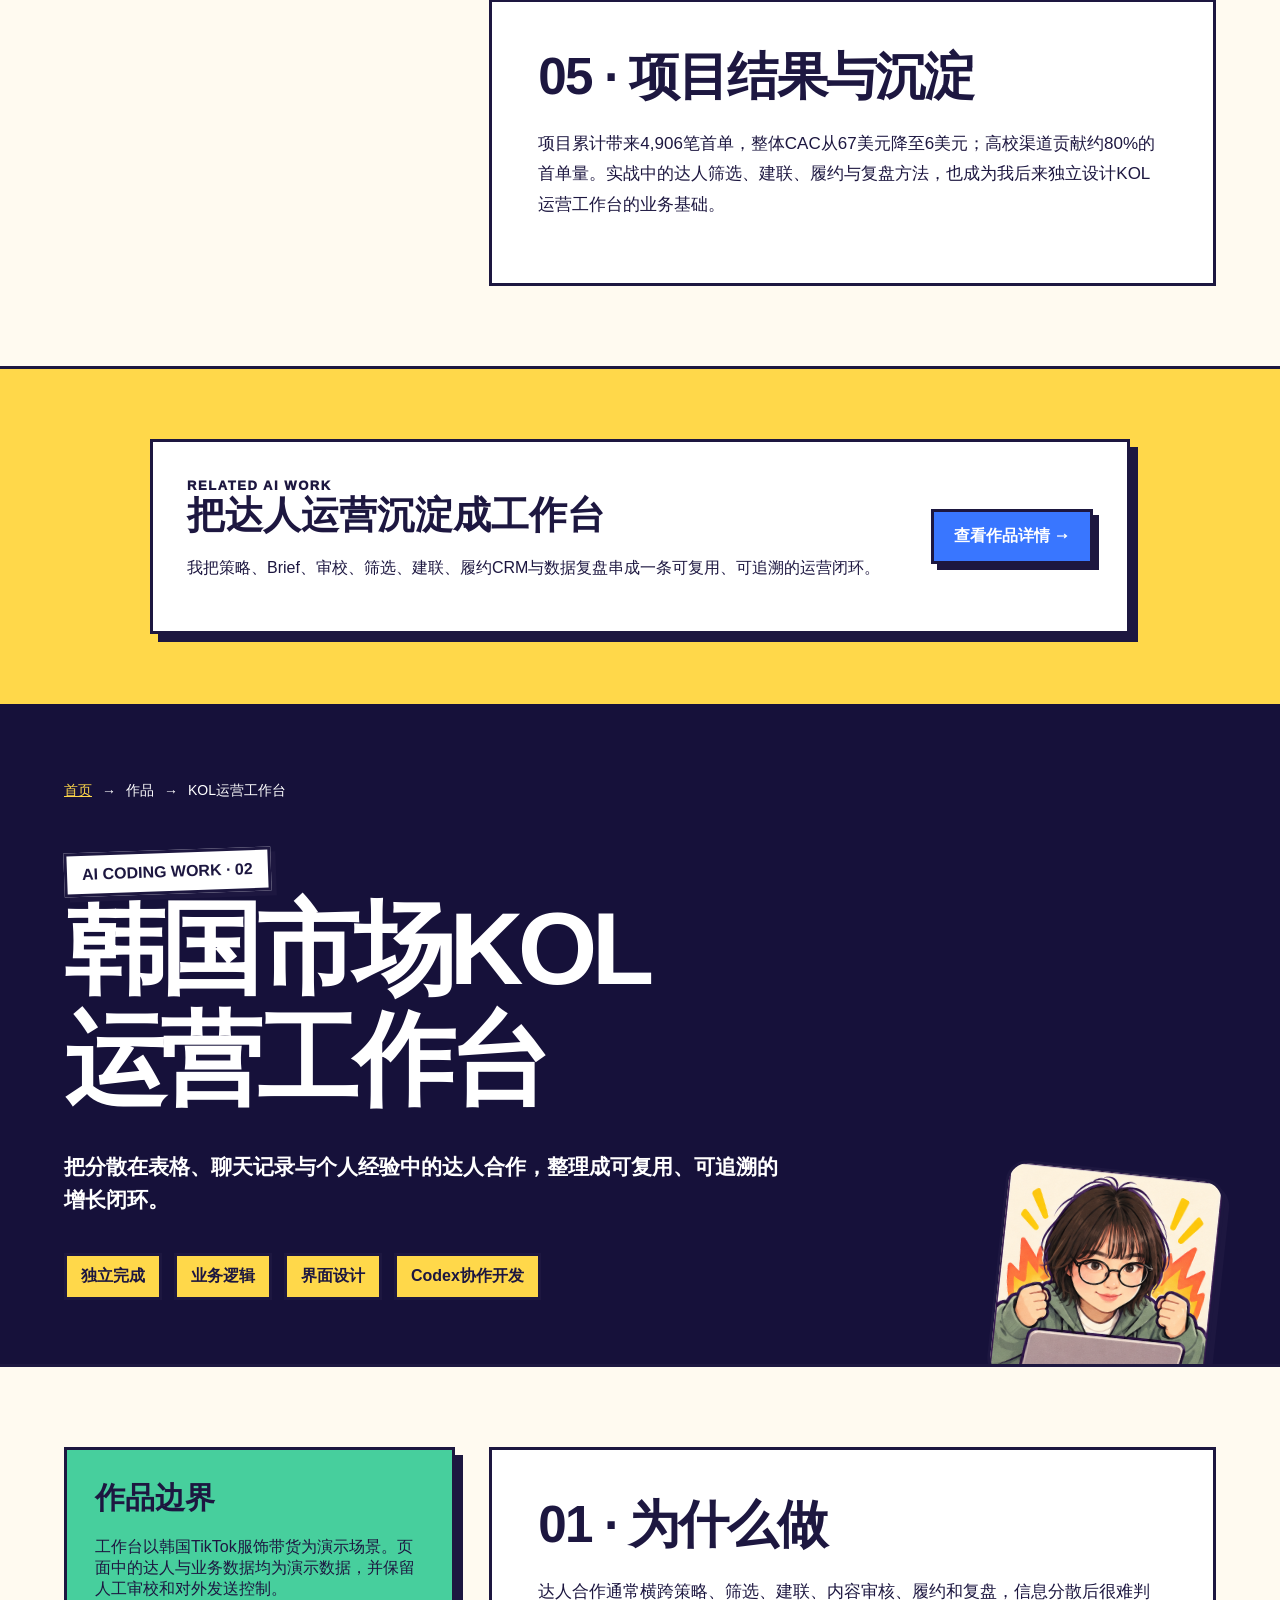
==== commit 788842f9: "Add files via upload" ====
--- a/index.html
+++ b/index.html
@@ -43,7 +43,7 @@
       <aside class="side-note"><h2>这段经历看什么？</h2><ul><li>如何用四维指标做品牌分层</li><li>如何从供给缺口识别新品牌</li><li>如何把商品问题转成运营动作</li><li>如何围绕真实场景操盘活动</li></ul></aside>
       <div class="story">
         <article class="story-block"><h2>01 · 背景与任务</h2><p>负责80余个潮流服装品牌的商家运营，核心覆盖 Calvin Klein、Victoria's Secret、Tommy Hilfiger、SMFK 等。工作重点不是单点维护，而是同时处理存量品牌精细化运营、增量商家拓展和商品经营优化。</p></article>
-        <article class="story-block"><h2>02 · 先把品牌分层</h2><p>我基于GMV、同比增速、搜索曝光UV与商品动销四项指标，将品牌划分为P0、P1、P2、P3四层：</p><ol><li><strong>P0高贡献品牌：</strong>优先配置活动和站内资源。</li><li><strong>P1高潜品牌：</strong>重点扶持货盘与商品经营。</li><li><strong>P2/P3品牌：</strong>标准化维护并周期性观察。</li></ol><p>针对5个重点品牌，我通过周度经营分析定位卖家流失、价格竞争力和供给不足等问题，并跟进解决。</p></article>
+        <article class="story-block"><h2>02 · 先把品牌分层</h2><p>我基于GMV、同比增速、搜索曝光UV与商品动销四项指标，将品牌划分为P0、P1、P2、P3四层：</p><ol><li><strong>P0高贡献品牌：</strong>优先配置活动和站内资源。</li><li><strong>P1高潜品牌：</strong>重点扶持货盘与商品经营。</li><li><strong>P2/P3品牌：</strong>标准化维护并周期性观察。</li></ol><p>针对9个重点品牌，我通过周度经营分析定位卖家流失、价格竞争力和供给不足等问题，并跟进解决。</p></article>
         <article class="story-block"><h2>03 · 从供给缺口到新品冷启动</h2><p>我从淘宝、闲鱼、小红书和抖音交叉观察销量、流通价格、内容热度与转化潜力，识别高潜品牌和商家；参与TWOI、麦檬等品牌的商标核查、品牌评审、落库与首批卖家入驻出价。</p><div class="metric-row"><div class="metric"><strong>+48%</strong><span>TWOI出价卖家数环比</span></div><div class="metric"><strong>+25%</strong><span>TWOI出价商品数</span></div><div class="metric"><strong>0→1</strong><span>新品牌冷启动</span></div></div></article>
         <article class="story-block"><h2>04 · 把货盘和内容做细</h2><p>按三级类目筛选GMV占比不低于1%的核心单品，并结合天猫热销款、小红书热度款与同款价差，构建S级主推、A级潜力、B级基础货盘。随后协同优化主图、详情页、穿搭图文和标题关键词。</p><div class="metric-row"><div class="metric"><strong>97%+</strong><span>商品质量分达标率</span></div><div class="metric"><strong>41%→64%</strong><span>穿搭图文铺设率</span></div><div class="metric"><strong>S/A/B</strong><span>货盘分层</span></div></div></article>
         <article class="story-block"><h2>05 · 围绕七夕礼赠场景操盘</h2><p>围绕维密七夕礼赠场景，我主导限定商品货盘准备、选品、人群圈选与推送排期，并针对男性用户的礼赠需求进行触达，跟踪分性别GMV表现。</p><div class="metric-row"><div class="metric"><strong>29%→57%</strong><span>男性用户GMV占比峰值</span></div><div class="metric"><strong>+233%</strong><span>维密GMV同比</span></div><div class="metric"><strong>场景化</strong><span>人群 × 货盘 × 触达</span></div></div></article>
